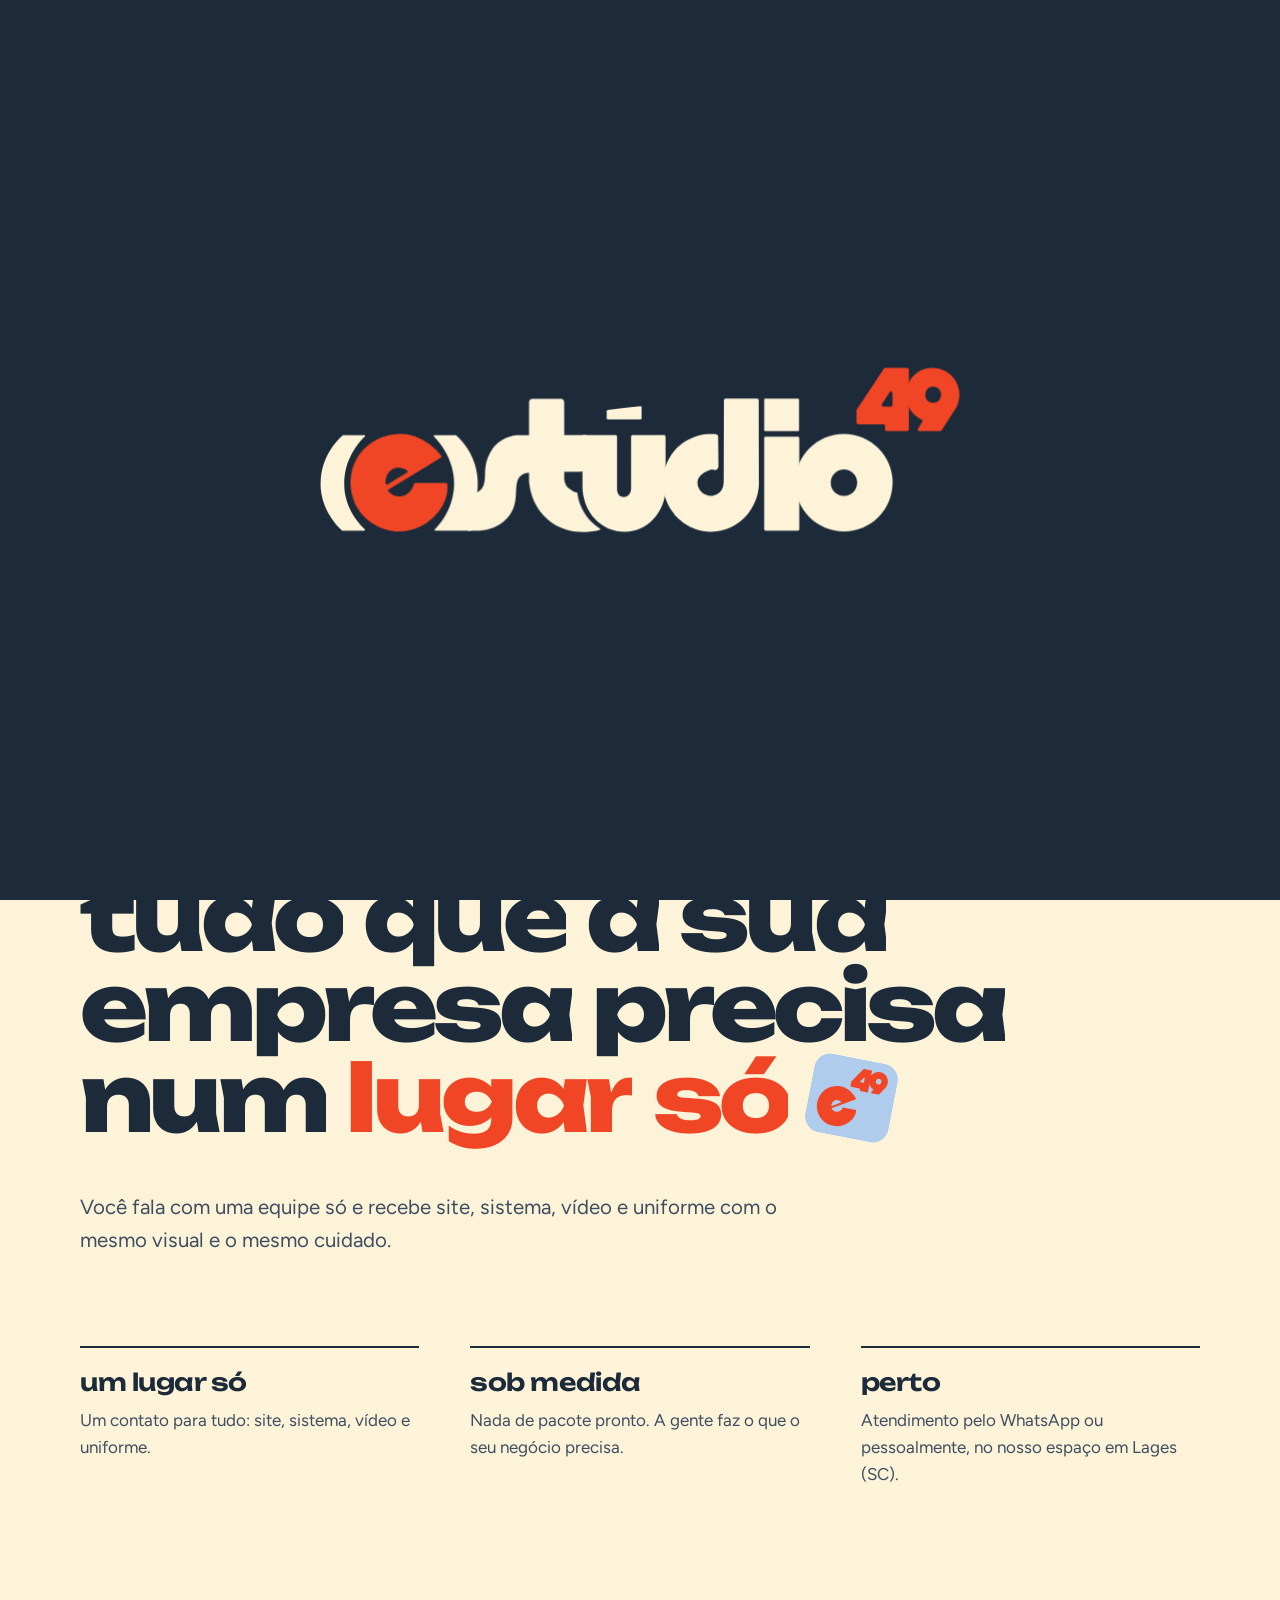
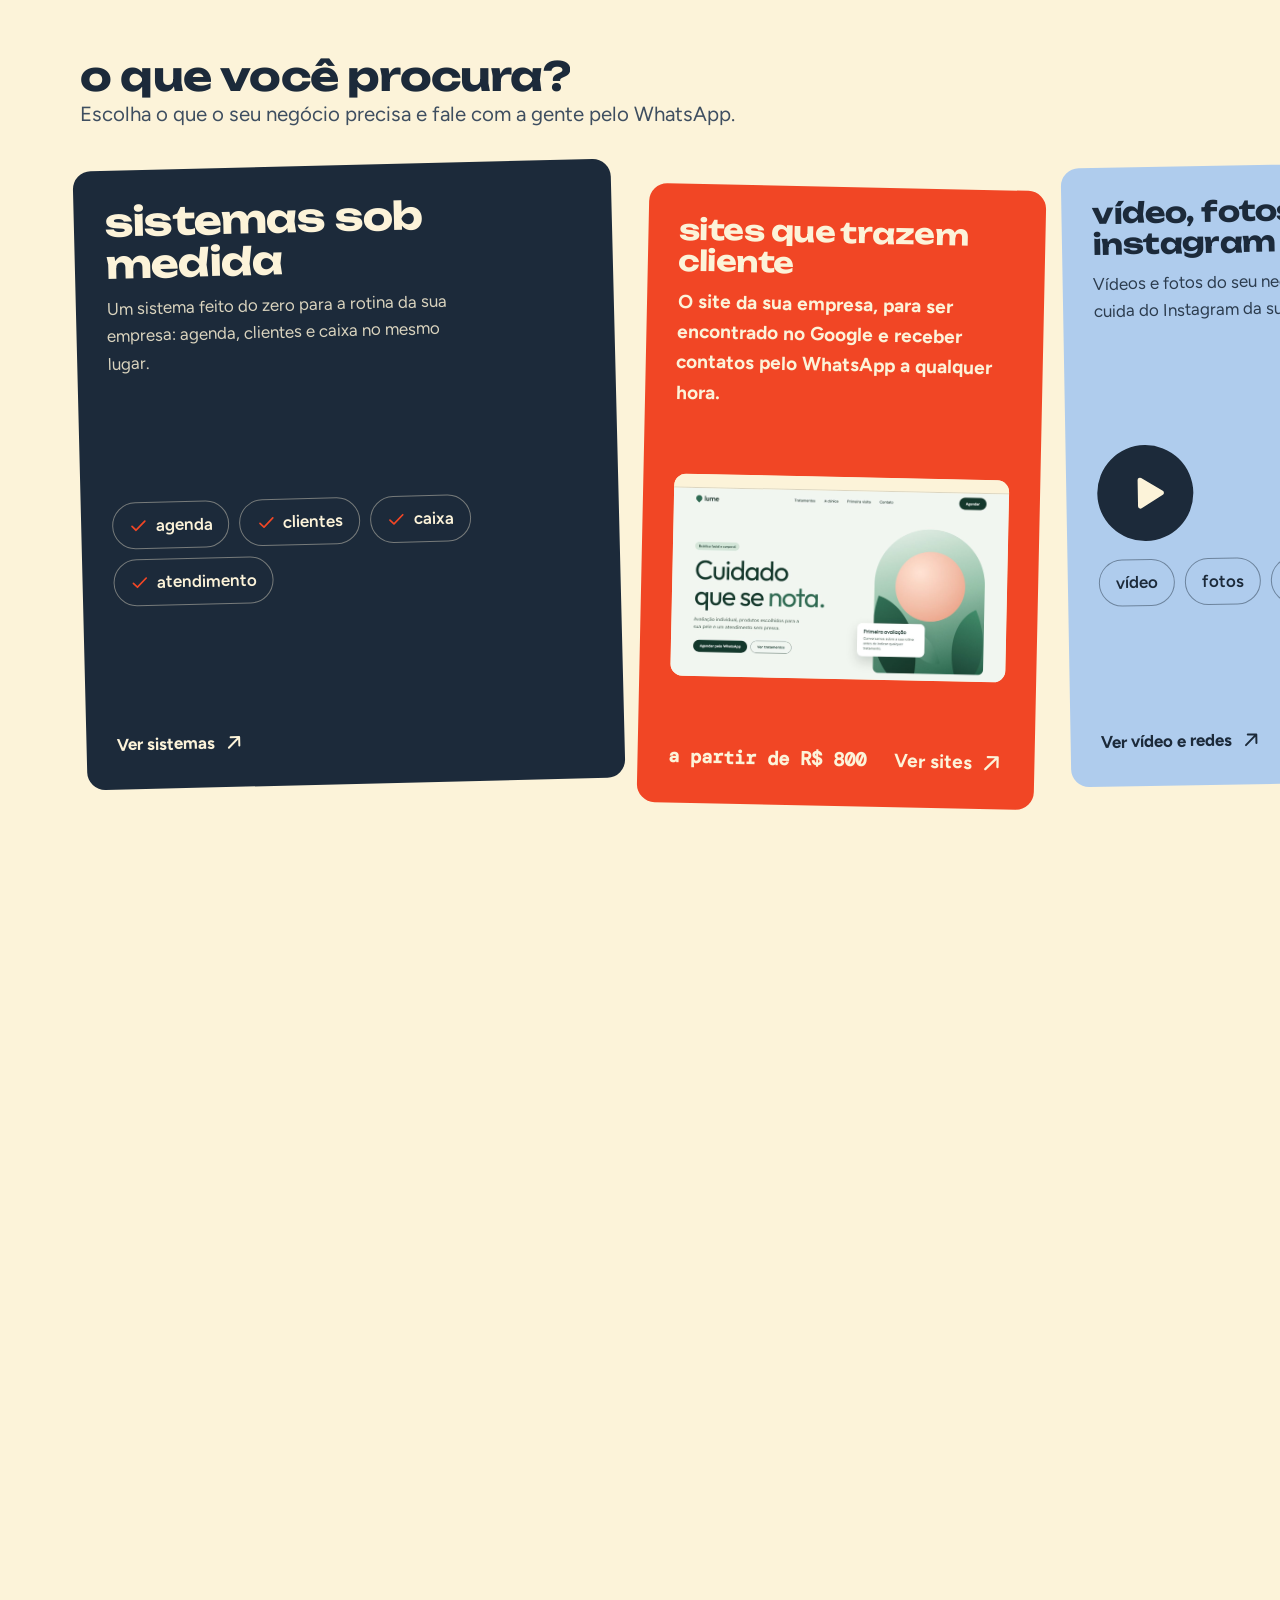
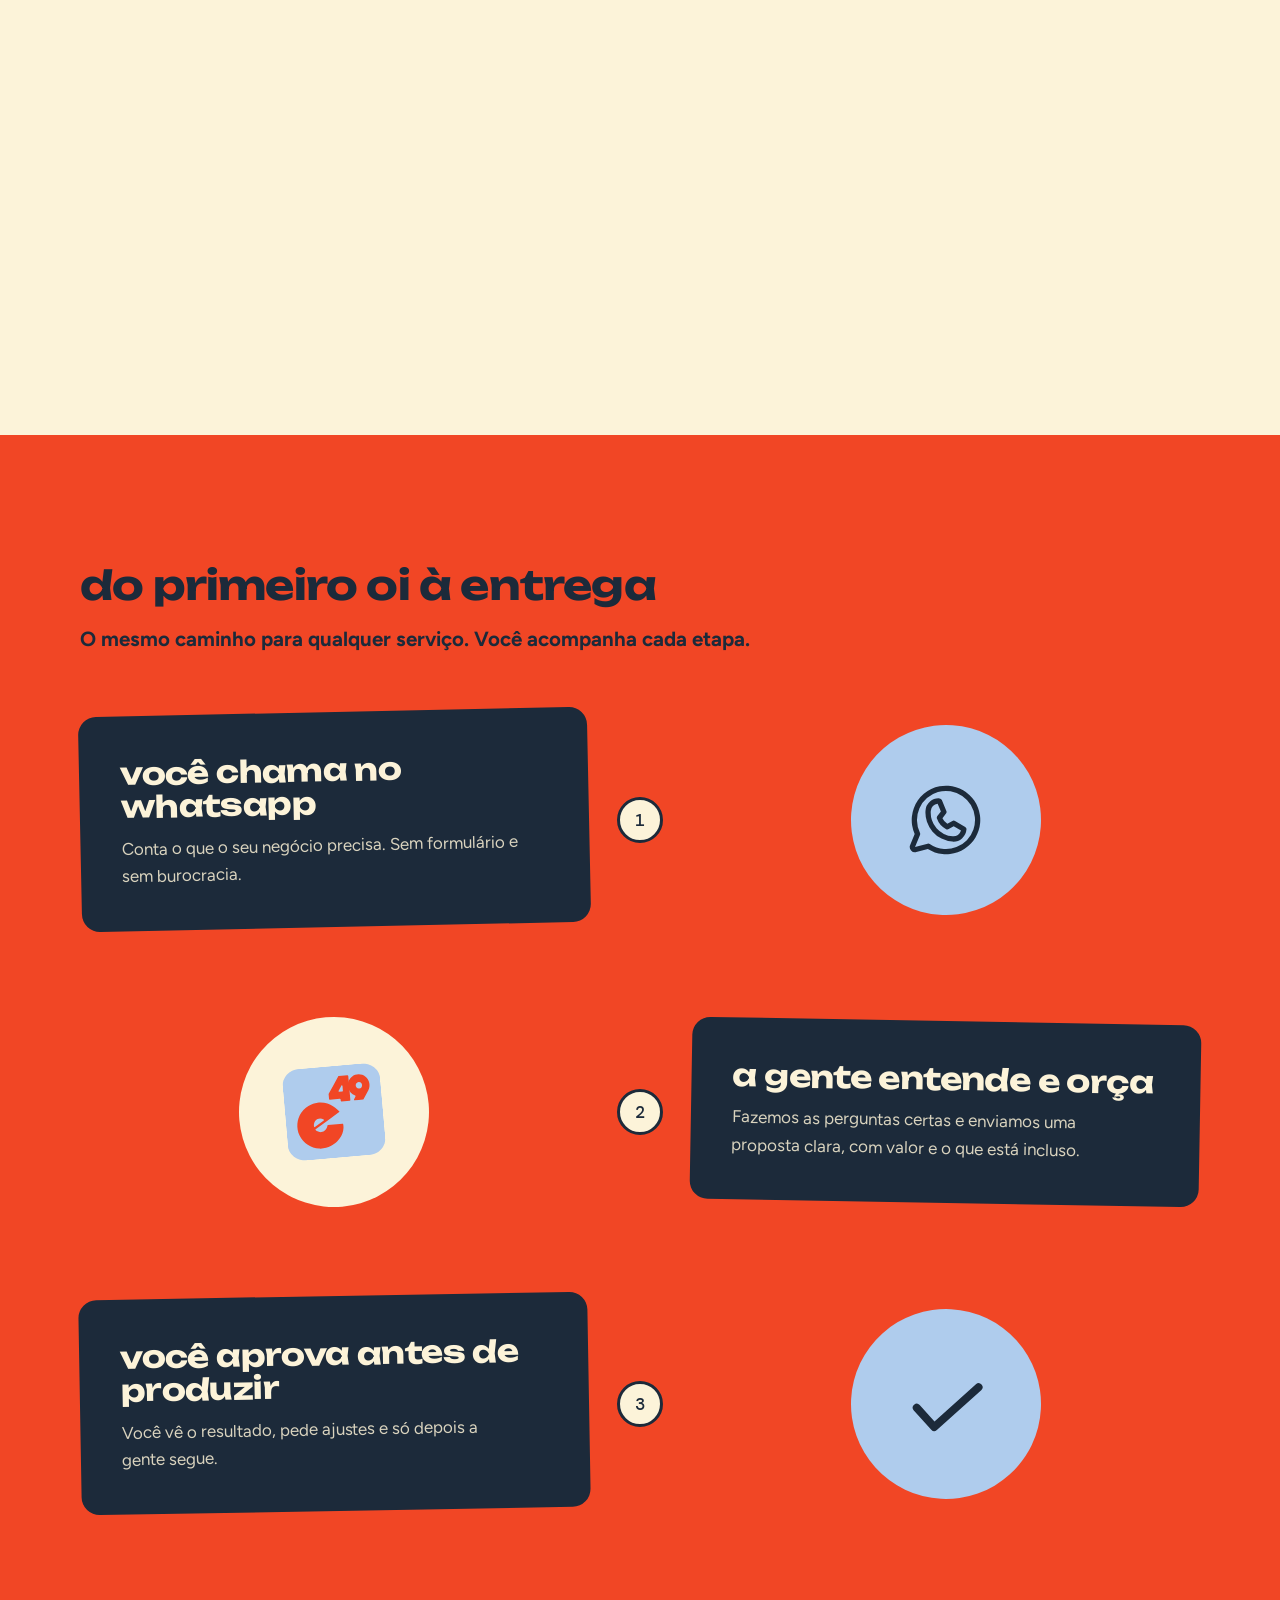
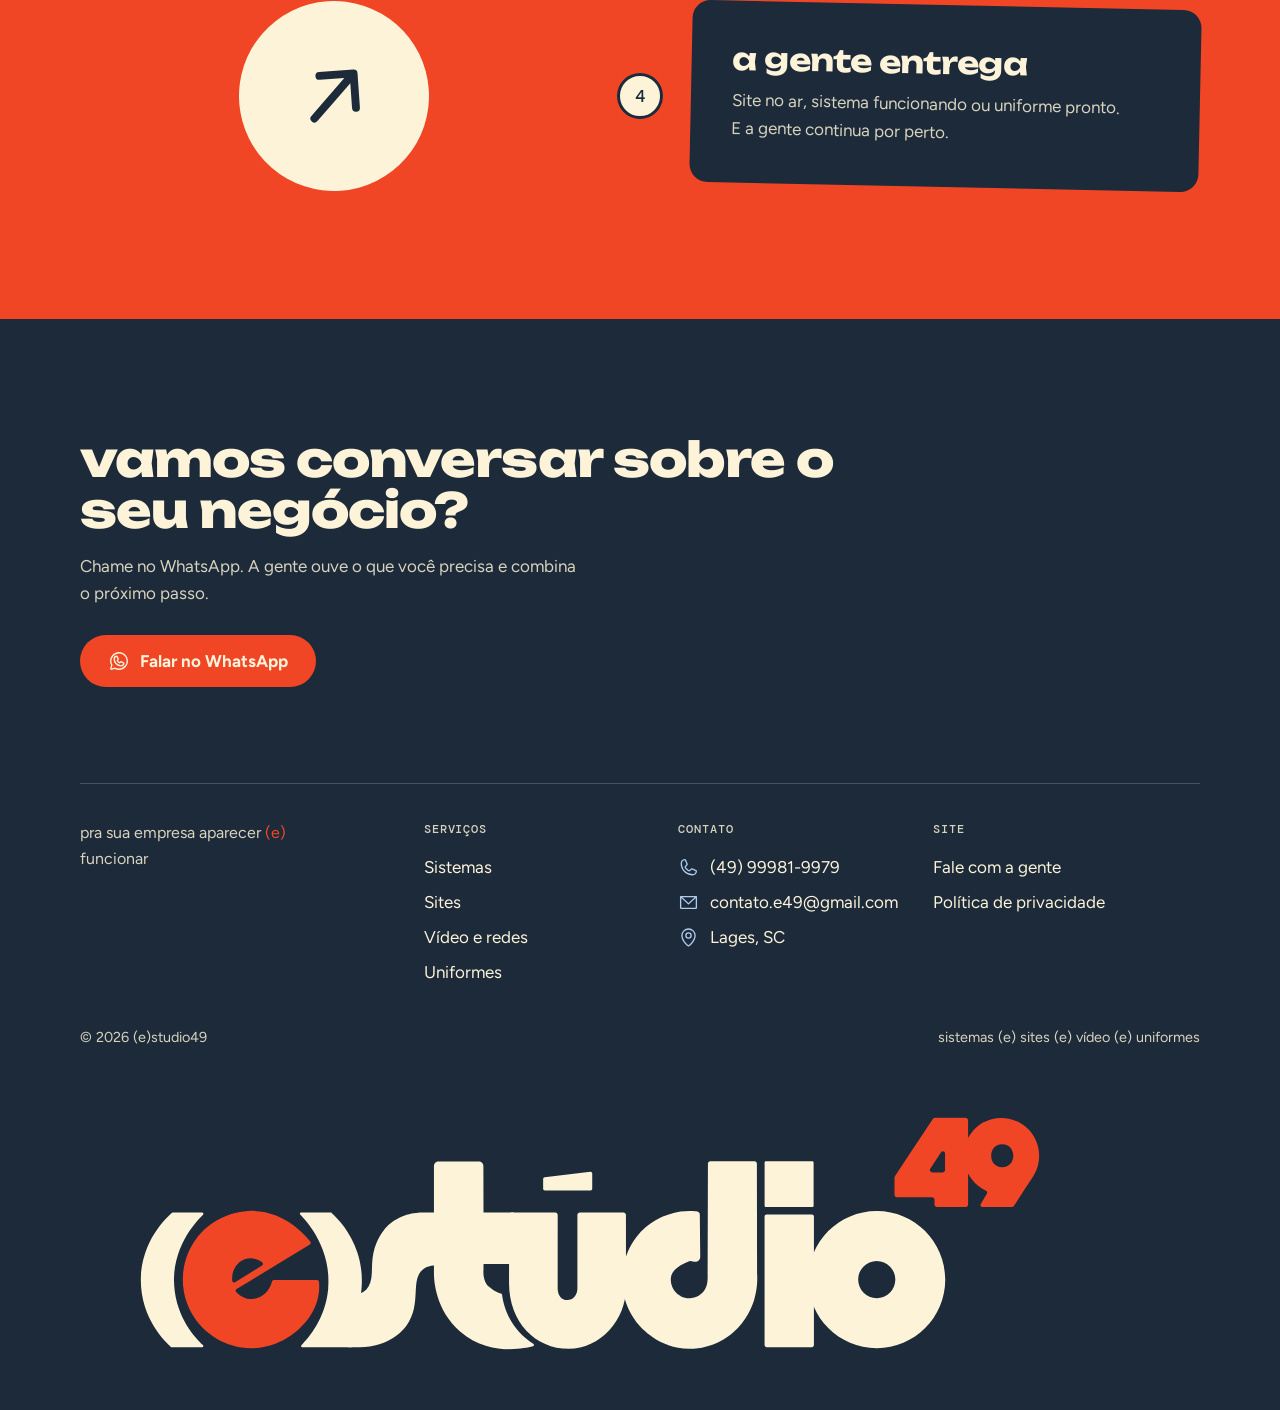
==== index.html @ e28152f5 "Atualiza o site de teste (2026-10-26 15:40)" ====
<!doctype html>
<html lang="pt-BR">
<head>
<meta charset="utf-8">
<meta name="robots" content="noindex, nofollow">
<meta name="viewport" content="width=device-width, initial-scale=1">
<title>(e)studio49 | Sites, sistemas, vídeo e uniformes em Lages (SC)</title>
<meta name="description" content="Estúdio em Lages (SC) que faz sites, sistemas sob medida, vídeo, fotos, Instagram e uniformes para empresas e profissionais. Sites a partir de R$ 800.">
<link rel="canonical" href="https://estudio49.com.br/">
<meta name="e49-home" content="1">
<meta name="theme-color" content="#1C2A3A">
<meta name="color-scheme" content="light">
<meta property="og:type" content="website">
<meta property="og:locale" content="pt_BR">
<meta property="og:site_name" content="(e)studio49">
<meta property="og:title" content="(e)studio49 | Sites, sistemas, vídeo e uniformes em Lages (SC)">
<meta property="og:description" content="Estúdio em Lages (SC) que faz sites, sistemas sob medida, vídeo, fotos, Instagram e uniformes para empresas e profissionais. Sites a partir de R$ 800.">
<meta property="og:url" content="https://estudio49.com.br/">
<meta property="og:image" content="https://estudio49.com.br/assets/og.png">
<meta property="og:image:width" content="1200">
<meta property="og:image:height" content="630">
<meta name="twitter:card" content="summary_large_image">
<link rel="icon" type="image/svg+xml" href="assets/logo/e49-simbolo-etiqueta.svg">
<link rel="icon" type="image/png" href="assets/e49-simbolo-etiqueta.png">
<link rel="apple-touch-icon" href="assets/e49-simbolo-etiqueta.png">
<link rel="preload" href="assets/fonts/unbounded-var.woff2" as="font" type="font/woff2" crossorigin>
<link rel="preload" href="assets/fonts/figtree-var.woff2" as="font" type="font/woff2" crossorigin>
<link rel="stylesheet" href="css/style.css">
<script>(function(){var d=document.documentElement;d.className+=' js';try{if(!matchMedia('(prefers-reduced-motion: reduce)').matches){if(sessionStorage.getItem('e49tr')){d.className+=' tr-cover'}else if(document.querySelector('meta[name=\"e49-home\"]')&&!sessionStorage.getItem('e49intro')){d.className+=' intro-cover'}}}catch(e){}})()</script>
<script type="application/ld+json">
{
  "@context": "https://schema.org",
  "@type": "ProfessionalService",
  "name": "(e)studio49",
  "url": "https://estudio49.com.br/",
  "logo": "https://estudio49.com.br/assets/e49-simbolo-etiqueta.png",
  "description": "Sites, sistemas sob medida, vídeo, fotos, Instagram e uniformes para empresas e profissionais, num lugar só.",
  "telephone": "+55 49 99981-9979",
  "email": "contato.e49@gmail.com",
  "address": { "@type": "PostalAddress", "addressLocality": "Lages", "addressRegion": "SC", "addressCountry": "BR" },
  "areaServed": "BR",
  "slogan": "pra sua empresa aparecer (e) funcionar"
}
</script>

</head>
<body>
<a class="skip" href="#main">Pular para o conteúdo</a>
<header class="header">
  <div class="hbar">
    <a class="logo" href="" aria-label="(e)studio49, página inicial"><img src="assets/logo/e49-horizontal-negativo.svg" alt="(e)studio49" width="124" height="32"></a>
    <nav class="nav" id="menu" aria-label="Principal">
      <ul class="nav-list">
        <li><a href="sistemas/">Sistemas</a></li>
        <li><a href="sites/">Sites</a></li>
        <li><a href="video-e-fotos/">Vídeo e redes</a></li>
        <li><a href="uniformes/">Uniformes</a></li>
        <li><a href="contato/">Contato</a></li>
      </ul>
      <a class="btn btn-main nav-cta" href="https://wa.me/5549999819979?text=Oi!%20Vim%20pelo%20site%20da%20(e)studio49%20e%20quero%20conversar%20sobre%20o%20meu%20neg%C3%B3cio." target="_blank" rel="noopener"><span class="ic ic-whatsapp" aria-hidden="true"></span>Falar no WhatsApp</a>
    </nav>
    <button class="menu-btn" type="button" aria-controls="menu" aria-expanded="false" aria-label="Abrir menu"><span class="ham" aria-hidden="true"><i></i><i></i></span></button>
  </div>
</header>
<div class="trail" aria-hidden="true"><svg xmlns="http://www.w3.org/2000/svg"><path class="t-line" d="M0 0"/></svg></div>
<main id="main">
<section class="hero">
  <div class="slash" aria-hidden="true"></div>
  <div class="wrap">
    <h1><span class="l">pra sua empresa</span> <span class="l">aparecer <span class="par">(e)</span></span> <span class="l">funcionar</span></h1>
    <div class="hero-body">
      <p>Somos um estúdio de Lages (SC). Fazemos sites, sistemas sob medida, vídeo, redes sociais e uniformes para empresas e profissionais, como lojas, clínicas e consultórios.</p>
      <div class="cta-row">
        <a class="btn btn-main" href="https://wa.me/5549999819979?text=Oi!%20Vim%20pelo%20site%20da%20(e)studio49%20e%20quero%20conversar%20sobre%20o%20meu%20neg%C3%B3cio." target="_blank" rel="noopener"><span class="ic ic-whatsapp" aria-hidden="true"></span>Falar no WhatsApp</a>
        <a class="btn btn-ghost" href="#servicos">Escolher uma solução</a>
      </div>
    </div>
    <div class="orbit" data-parallax>
      <div class="o-core"><img src="assets/logo/e49-simbolo-etiqueta.svg" alt="" width="200" height="188"></div>
      <a class="o-pill o-1" href="sistemas/">sistemas</a>
      <a class="o-pill o-2" href="sites/">sites</a>
      <a class="o-pill o-3" href="video-e-fotos/">vídeo e fotos</a>
      <a class="o-pill o-4" href="video-e-fotos/">instagram</a>
      <a class="o-pill o-5" href="uniformes/">uniformes</a>
    </div>  </div>
</section>

<section class="statement">
  <div class="wrap">
    <h2 class="display" aria-label="tudo que a sua empresa precisa num lugar só">
      <span class="row" aria-hidden="true"><span class="wd"><span>tudo</span></span><span class="wd"><span>que</span></span><span class="wd"><span>a</span></span><span class="wd"><span>sua</span></span></span>
      <span class="row" aria-hidden="true"><span class="wd"><span>empresa</span></span><span class="wd"><span>precisa</span></span></span>
      <span class="row" aria-hidden="true"><span class="wd"><span>num</span></span><span class="wd"><span class="hl">lugar</span></span><span class="wd"><span class="hl">só</span></span><span class="stk stk-tile" style="--r:8deg"><img src="assets/logo/e49-simbolo-etiqueta.svg" alt="" width="200" height="188"></span></span>
    </h2>
    <p class="lead sub rv">Você fala com uma equipe só e recebe site, sistema, vídeo e uniforme com o mesmo visual e o mesmo cuidado.</p>
    <ul class="diffs">
      <li class="rv">
        <h3 class="h-2">um lugar só</h3>
        <p>Um contato para tudo: site, sistema, vídeo e uniforme.</p>
      </li>
      <li class="rv" style="--d:80ms">
        <h3 class="h-2">sob medida</h3>
        <p>Nada de pacote pronto. A gente faz o que o seu negócio precisa.</p>
      </li>
      <li class="rv" style="--d:160ms">
        <h3 class="h-2">perto</h3>
        <p>Atendimento pelo WhatsApp ou pessoalmente, no nosso espaço em Lages (SC).</p>
      </li>
    </ul>
  </div>
</section>

<section class="hs" id="servicos" aria-labelledby="hs-h">
  <div class="hs-sticky">
    <div class="wrap hs-head">
      <h2 class="h-1 split-h" id="hs-h">o que você procura?</h2>
      <p class="lead">Escolha o que o seu negócio precisa e fale com a gente pelo WhatsApp.</p>
    </div>
    <div class="hs-track">
      <a class="hs-card hs-1" href="sistemas/">
        <div>
          <h3>sistemas sob medida</h3>
          <p>Um sistema feito do zero para a rotina da sua empresa: agenda, clientes e caixa no mesmo lugar.</p>
        </div>
        <div class="art"><ul class="art-pills"><li><span class="ic ic-check" aria-hidden="true"></span>agenda</li><li><span class="ic ic-check" aria-hidden="true"></span>clientes</li><li><span class="ic ic-check" aria-hidden="true"></span>caixa</li><li><span class="ic ic-check" aria-hidden="true"></span>atendimento</li></ul></div>
        <div class="foot"><span class="go">Ver sistemas <span class="ic ic-arrow" aria-hidden="true"></span></span></div>
      </a>
      <a class="hs-card hs-2" href="sites/">
        <div>
          <h3>sites que trazem cliente</h3>
          <p>O site da sua empresa, para ser encontrado no Google e receber contatos pelo WhatsApp a qualquer hora.</p>
        </div>
        <div class="art"><div class="art-browser"><img src="assets/demo/lume-d.jpg" alt="Exemplo de site para clínica de estética" width="1440" height="810" loading="lazy" decoding="async"></div></div>
        <div class="foot"><span class="price">a partir de R$ 800</span><span class="go">Ver sites <span class="ic ic-arrow" aria-hidden="true"></span></span></div>
      </a>
      <a class="hs-card hs-3" href="video-e-fotos/">
        <div>
          <h3>vídeo, fotos e instagram</h3>
          <p>Vídeos e fotos do seu negócio, e a gente cuida do Instagram da sua empresa.</p>
        </div>
        <div class="art"><div class="art-media"><span class="art-play" aria-hidden="true"><span class="ic ic-play"></span></span><ul class="art-pills"><li>vídeo</li><li>fotos</li><li><span class="ic ic-instagram" aria-hidden="true"></span>instagram</li></ul></div></div>
        <div class="foot"><span class="go">Ver vídeo e redes <span class="ic ic-arrow" aria-hidden="true"></span></span></div>
      </a>
      <a class="hs-card hs-4" href="uniformes/">
        <div>
          <h3>uniforme com a sua marca</h3>
          <p>Camisetas, polos e moletons com a sua marca, a partir de 7 peças. O valor sai na hora.</p>
        </div>
        <div class="art art-tee"><div class="pv-stage" data-g="camiseta" aria-hidden="true"><img class="pv-g pv-camiseta" src="assets/uniformes/camiseta.webp" width="1080" height="1350" alt="" decoding="async"></div></div>
        <div class="foot"><span class="go">Calcular o valor <span class="ic ic-arrow" aria-hidden="true"></span></span></div>
      </a>
    </div>
  </div>
</section>

<section class="how sec" id="como-funciona">
  <div class="wrap">
    <div class="sec-head">
      <h2 class="h-1 split-h">do primeiro oi à entrega</h2>
      <p class="lead rv">O mesmo caminho para qualquer serviço. Você acompanha cada etapa.</p>
    </div>
    <div class="flow">
      <div class="flow-line" aria-hidden="true"></div>
      <ol>
        <li class="step">
          <div class="step-card rv" style="--rot:-1.2deg"><h3>você chama no WhatsApp</h3><p>Conta o que o seu negócio precisa. Sem formulário e sem burocracia.</p></div>
          <div class="step-sticker rise" style="--rot:4deg;--sbg:var(--e49-geada)" aria-hidden="true"><span class="ic ic-whatsapp"></span></div>
        </li>
        <li class="step">
          <div class="step-card rv" style="--rot:1deg"><h3>a gente entende e orça</h3><p>Fazemos as perguntas certas e enviamos uma proposta clara, com valor e o que está incluso.</p></div>
          <div class="step-sticker rise" style="--rot:-5deg;--sbg:var(--e49-nata)" aria-hidden="true"><img src="assets/logo/e49-simbolo-etiqueta.svg" alt="" width="200" height="188"></div>
        </li>
        <li class="step">
          <div class="step-card rv" style="--rot:-1deg"><h3>você aprova antes de produzir</h3><p>Você vê o resultado, pede ajustes e só depois a gente segue.</p></div>
          <div class="step-sticker rise" style="--rot:3deg;--sbg:var(--e49-geada)" aria-hidden="true"><span class="ic ic-check"></span></div>
        </li>
        <li class="step">
          <div class="step-card rv" style="--rot:1.2deg"><h3>a gente entrega</h3><p>Site no ar, sistema funcionando ou uniforme pronto. E a gente continua por perto.</p></div>
          <div class="step-sticker rise" style="--rot:-4deg;--sbg:var(--e49-nata)" aria-hidden="true"><span class="ic ic-arrow"></span></div>
        </li>
      </ol>
    </div>
  </div>
</section>
</main>
<footer class="footer band">
  <div class="wrap">
    <div class="foot-cta">
      <h2>vamos conversar sobre o seu negócio?</h2>
      <p>Chame no WhatsApp. A gente ouve o que você precisa e combina o próximo passo.</p>
      <a class="btn btn-main" href="https://wa.me/5549999819979?text=Oi!%20Vim%20pelo%20site%20da%20(e)studio49%20e%20quero%20conversar%20sobre%20o%20meu%20neg%C3%B3cio." target="_blank" rel="noopener"><span class="ic ic-whatsapp" aria-hidden="true"></span>Falar no WhatsApp</a>
    </div>
    <div class="foot-grid">
      <div>
        <p class="sig">pra sua empresa aparecer <span class="par">(e)</span> funcionar</p>
      </div>
      <div>
        <h3>serviços</h3>
        <ul>
          <li><a href="sistemas/">Sistemas</a></li>
          <li><a href="sites/">Sites</a></li>
          <li><a href="video-e-fotos/">Vídeo e redes</a></li>
          <li><a href="uniformes/">Uniformes</a></li>
        </ul>
      </div>
      <div>
        <h3>contato</h3>
        <ul class="foot-ct">
          <li><span class="ic ic-phone" aria-hidden="true"></span><a href="https://wa.me/5549999819979?text=Oi!%20Vim%20pelo%20site%20da%20(e)studio49%20e%20quero%20conversar%20sobre%20o%20meu%20neg%C3%B3cio." target="_blank" rel="noopener">(49) 99981-9979</a></li>
          <li><span class="ic ic-mail" aria-hidden="true"></span><a href="mailto:contato.e49@gmail.com">contato.e49@gmail.com</a></li>
          <li><span class="ic ic-pin" aria-hidden="true"></span><span>Lages, SC</span></li>
        </ul>
      </div>
      <div>
        <h3>site</h3>
        <ul>
          <li><a href="contato/">Fale com a gente</a></li>
          <li><a href="privacidade/">Política de privacidade</a></li>
        </ul>
      </div>
    </div>
    <div class="foot-end">
      <span>&copy; 2026 (e)studio49</span>
      <span>sistemas (e) sites (e) vídeo (e) uniformes</span>
    </div>
  </div>
  <div class="foot-logo" aria-hidden="true"><div class="crop"><img src="assets/logo/e49-horizontal-negativo.svg" alt="" width="1480" height="382"></div></div>
</footer>
<a class="btn btn-main fab" href="https://wa.me/5549999819979?text=Oi!%20Vim%20pelo%20site%20da%20(e)studio49%20e%20quero%20conversar%20sobre%20o%20meu%20neg%C3%B3cio." target="_blank" rel="noopener" aria-label="Falar no WhatsApp"><span class="ic ic-whatsapp" aria-hidden="true"></span>WhatsApp</a>
<script src="js/edits.js"></script>
<script src="js/fx.js" defer></script>
<script src="js/main.js" defer></script>
</body>
</html>
---- css/style.css ----
/* (e)studio49 - site institucional. Fonte da verdade: context/brandbook-e49.md.
   Formas: botões e tags em pílula; cartões, campos e painéis com raio 18px. Uma regra só, em todo o site. */

@font-face { font-family: "Unbounded"; font-style: normal; font-weight: 600 800; font-display: swap; src: url("../assets/fonts/unbounded-var.woff2") format("woff2"); }
@font-face { font-family: "Figtree"; font-style: normal; font-weight: 400 700; font-display: swap; src: url("../assets/fonts/figtree-var.woff2") format("woff2"); }
@font-face { font-family: "DM Mono"; font-style: normal; font-weight: 400; font-display: swap; src: url("../assets/fonts/dmmono-400.woff2") format("woff2"); }
@font-face { font-family: "DM Mono"; font-style: normal; font-weight: 500; font-display: swap; src: url("../assets/fonts/dmmono-500.woff2") format("woff2"); }

:root {
  --e49-nata: #FCF3D9;
  --e49-brasa: #F14625;
  --e49-brasa-escura: #C93A1B;
  --e49-serra: #1C2A3A;
  --e49-serra-profunda: #151E2A;
  --e49-geada: #AFCCED;
  --e49-geada-clara: #E8F0FA;
  --e49-titulo: "Unbounded", "Arial Black", sans-serif;
  --e49-texto: "Figtree", "Segoe UI", sans-serif;
  --e49-apoio: "DM Mono", ui-monospace, monospace;
  --e49-raio: 18px;
  --e49-raio-pill: 999px;

  --bg: var(--e49-nata);
  --fg: var(--e49-serra);
  --muted: #3E4E60;
  --line: rgba(28, 42, 58, .18);
  --surface: var(--e49-geada-clara);
  --link: var(--e49-brasa-escura);
  --on-band-muted: #D9D3BE;

  --header-h: 76px;
  --maxw: 1200px;
  --gutter: clamp(16px, 4vw, 40px);
  --ease: cubic-bezier(.16, 1, .3, 1);
  --spring: cubic-bezier(.34, 1.56, .64, 1);
}

*, *::before, *::after { box-sizing: border-box; }
html { -webkit-text-size-adjust: 100%; scroll-behavior: smooth; scroll-padding-top: calc(var(--header-h) + 16px); color-scheme: light; }
html.menu-open { overflow: hidden; }
body { margin: 0; background: var(--bg); color: var(--fg); font-family: var(--e49-texto); font-size: 1.0625rem; line-height: 1.6; -webkit-font-smoothing: antialiased; text-rendering: optimizeLegibility; overflow-x: clip; }
img, svg { display: block; max-width: 100%; }
a { color: inherit; }
p { margin: 0 0 1em; }
h1, h2, h3 { margin: 0; font-family: var(--e49-titulo); text-transform: lowercase; letter-spacing: -.02em; }
ul { margin: 0; padding: 0; list-style: none; }
:focus-visible { outline: 3px solid var(--fg); outline-offset: 3px; border-radius: 6px; }
.band :focus-visible, .header :focus-visible { outline-color: var(--e49-nata); }
.skip { position: absolute; left: -999px; top: 8px; z-index: 80; background: var(--e49-nata); color: var(--e49-serra); padding: 10px 16px; border-radius: var(--e49-raio-pill); }
.skip:focus { left: 8px; }
.wrap { width: 100%; max-width: var(--maxw); margin-inline: auto; padding-inline: var(--gutter); }
.sr { position: absolute; width: 1px; height: 1px; overflow: hidden; clip: rect(0 0 0 0); white-space: nowrap; }

/* ícones (Phosphor) colorizados por currentColor */
.ic { display: inline-block; width: 1.25em; height: 1.25em; background: currentColor; -webkit-mask: var(--i) center / contain no-repeat; mask: var(--i) center / contain no-repeat; flex: none; }
.ic-whatsapp { --i: url("../assets/icons/whatsapp.svg"); }
.ic-arrow { --i: url("../assets/icons/arrow.svg"); }
.ic-check { --i: url("../assets/icons/check.svg"); }
.ic-plus { --i: url("../assets/icons/plus.svg"); }
.ic-minus { --i: url("../assets/icons/minus.svg"); }
.ic-mail { --i: url("../assets/icons/mail.svg"); }
.ic-pin { --i: url("../assets/icons/pin.svg"); }
.ic-phone { --i: url("../assets/icons/phone.svg"); }
.ic-play { --i: url("../assets/icons/play.svg"); }
.ic-instagram { --i: url("../assets/icons/instagram.svg"); }

/* botões: etiqueta em pílula, com o texto girando no hover */
.btn { display: inline-flex; align-items: center; justify-content: center; gap: .6em; white-space: nowrap; min-height: 52px; padding: 0 26px; border-radius: var(--e49-raio-pill); border: 2px solid transparent; font-family: var(--e49-texto); font-weight: 700; font-size: 1.0625rem; text-decoration: none; cursor: pointer; transition: transform .3s var(--ease), background-color .25s, color .25s, border-color .25s; }
.btn:active { transform: translateY(1px) scale(.97); }
.btn .ic { width: 1.3em; height: 1.3em; }
.btn .bt { position: relative; display: inline-block; overflow: hidden; height: 1.3em; line-height: 1.3; }
.btn .bt > span { display: block; transition: transform .5s var(--ease); }
.btn .bt > span + span { position: absolute; left: 0; top: 100%; }
.btn:hover .bt > span { transform: translateY(-100%); }
.btn-main { background: var(--e49-brasa); color: var(--e49-nata); }
.btn-main:hover { background: var(--e49-brasa-escura); }
.btn-ghost { border-color: currentColor; background: transparent; color: inherit; }
.btn-ghost:hover { background: var(--fg); color: var(--bg); border-color: var(--fg); }
.band .btn-ghost:hover { background: var(--e49-nata); color: var(--e49-serra); border-color: var(--e49-nata); }

.tag { display: inline-block; font-family: var(--e49-apoio); font-weight: 500; font-size: .75rem; letter-spacing: .08em; text-transform: uppercase; padding: 6px 12px; border-radius: var(--e49-raio-pill); border: 1px solid currentColor; }
.par { color: var(--e49-brasa); font-style: normal; }
.hl { color: var(--e49-brasa); }
.page-hero .hl { color: var(--e49-brasa-escura); }

/* menu flutuante em Serra */
.header { position: fixed; top: 12px; left: 12px; right: 12px; z-index: 60; transition: transform .55s var(--ease); }
.header.is-hidden { transform: translateY(calc(-100% - 90px)); }
html.menu-open .header { transform: none; }
.hbar { position: relative; max-width: 1240px; margin-inline: auto; height: 64px; display: grid; grid-template-columns: auto 1fr auto; align-items: center; gap: 16px; padding: 0 10px 0 22px; background: var(--e49-serra); color: var(--e49-nata); border-radius: var(--e49-raio); }
.logo { display: block; flex: none; position: relative; z-index: 3; }
.logo img { height: 32px; width: auto; }
.nav { display: contents; }
.nav-list { display: flex; justify-content: center; gap: 2px; }
.nav-list a { display: block; text-decoration: none; font-weight: 600; font-size: .98rem; padding: 9px 15px; border-radius: var(--e49-raio-pill); white-space: nowrap; transition: background-color .25s, color .25s; }
.nav-list a:hover { background: rgba(252, 243, 217, .12); }
.nav-list a[aria-current="page"] { background: var(--e49-geada); color: var(--e49-serra); }
.nav-cta { min-height: 44px; padding: 0 22px; font-size: .98rem; }
.menu-btn { display: none; position: relative; z-index: 3; width: 52px; height: 52px; border: 0; background: none; color: inherit; border-radius: var(--e49-raio-pill); cursor: pointer; align-items: center; justify-content: center; }
.ham { display: grid; gap: 8px; width: 32px; }
.ham i { display: block; height: 2px; background: currentColor; transition: transform .45s var(--ease); }
html.menu-open .ham i:first-child { transform: translateY(5px) rotate(45deg); }
html.menu-open .ham i:last-child { transform: translateY(-5px) rotate(-45deg); }

@media (max-width: 1099px) {
  .hbar { grid-template-columns: 1fr auto; }
  .menu-btn { display: inline-flex; }
  .nav { display: flex; position: fixed; inset: 0; z-index: 2; flex-direction: column; justify-content: center; gap: 28px; padding: 96px var(--gutter) 40px; background: var(--e49-serra); clip-path: inset(0 0 100% 0); visibility: hidden; transition: clip-path .7s var(--ease), visibility 0s .7s; }
  html.menu-open .nav { clip-path: inset(0); visibility: visible; transition-delay: 0s; }
  .nav-list { flex-direction: column; gap: 6px; justify-content: flex-start; }
  .nav-list a { font-family: var(--e49-titulo); text-transform: lowercase; font-weight: 700; font-size: clamp(1.8rem, 8vw, 2.6rem); letter-spacing: -.03em; padding: 6px 0; border-radius: 0; opacity: 0; transform: translateY(24px); transition: opacity .5s, transform .6s var(--ease), color .25s; }
  .nav-list a:hover { background: none; color: var(--e49-brasa); }
  .nav-list a[aria-current="page"] { background: none; color: var(--e49-geada); }
  html.menu-open .nav-list a { opacity: 1; transform: none; }
  html.menu-open .nav-list li:nth-child(1) a { transition-delay: .15s; }
  html.menu-open .nav-list li:nth-child(2) a { transition-delay: .2s; }
  html.menu-open .nav-list li:nth-child(3) a { transition-delay: .25s; }
  html.menu-open .nav-list li:nth-child(4) a { transition-delay: .3s; }
  html.menu-open .nav-list li:nth-child(5) a { transition-delay: .35s; }
  .nav-cta { align-self: flex-start; min-height: 52px; padding: 0 26px; font-size: 1.0625rem; }
}

/* botão fixo de WhatsApp */
.fab { position: fixed; right: clamp(14px, 3vw, 28px); bottom: clamp(14px, 3vw, 28px); z-index: 40; transition: opacity .3s, translate .4s var(--ease), transform .3s var(--ease), background-color .25s; }
.fab.is-off { opacity: 0; translate: 0 24px; pointer-events: none; }

/* seções */
.band { background: var(--e49-serra); color: var(--e49-nata); }
.sec { padding-block: clamp(72px, 10vw, 140px); }
.sec-tight { padding-block: clamp(56px, 7vw, 96px); }
.lead { font-size: clamp(1.125rem, 1.6vw, 1.3125rem); max-width: 56ch; color: var(--muted); }
.h-1 { font-size: clamp(1.75rem, 3.4vw, 2.5rem); line-height: 1.1; font-weight: 700; }
.h-2 { font-size: clamp(1.25rem, 2vw, 1.5rem); line-height: 1.2; font-weight: 600; }
.sec-head { max-width: 760px; margin-bottom: clamp(32px, 5vw, 56px); }
.sec-head p { margin: 16px 0 0; }

/* hero */
.hero { position: relative; overflow: hidden; padding: calc(var(--header-h) + clamp(28px, 5vw, 64px)) 0 clamp(40px, 5vw, 72px); }
.hero .wrap { position: relative; display: grid; grid-template-columns: repeat(12, 1fr); column-gap: 24px; row-gap: 28px; align-items: center; }
.hero h1 { grid-column: 1 / span 6; grid-row: 1; align-self: end; font-size: clamp(2.1rem, 3.5vw, 3.05rem); line-height: 1.04; font-weight: 800; }
.hero h1 .l { display: block; }
.hero-body { grid-column: 1 / span 6; grid-row: 2; align-self: start; }
.hero-body p { font-size: clamp(1.125rem, 1.5vw, 1.25rem); color: var(--muted); max-width: 40ch; margin-bottom: 28px; }
.cta-row { display: flex; flex-wrap: wrap; gap: 12px; }
.hero .stage { grid-column: 7 / span 6; grid-row: 1 / span 2; margin-right: 0; padding-bottom: 6%; }
/* hero: o estúdio no centro e as soluções em volta */
.orbit { position: relative; width: min(100%, 540px); aspect-ratio: 1; margin-inline: auto; --px: 0; --py: 0; }
.orbit::before, .orbit::after { content: ""; position: absolute; border-radius: 50%; border: 2px solid var(--fg); }
.orbit::before { inset: 6%; opacity: .12; }
.orbit::after { inset: 22%; opacity: .22; border-style: dashed; animation: spin 80s linear infinite; }
@keyframes spin { to { transform: rotate(360deg); } }
.o-core { position: absolute; left: 50%; top: 50%; width: 34%; rotate: -6deg; translate: calc(-50% + var(--px) * -10px) calc(-50% + var(--py) * -8px); transition: translate .6s var(--ease); z-index: 1; }
.o-core img { width: 100%; height: auto; border-radius: 22%; }
.o-pill { position: absolute; z-index: 2; display: inline-flex; align-items: center; padding: .62em 1.3em; border-radius: var(--e49-raio-pill); font-family: var(--e49-titulo); font-weight: 700; font-size: clamp(.95rem, 1.45vw, 1.2rem); letter-spacing: -.02em; text-transform: lowercase; text-decoration: none; white-space: nowrap; rotate: var(--rot, 0deg); translate: calc(var(--px) * var(--mx, 12) * 1px) calc(var(--py) * var(--my, 10) * 1px); transition: translate .6s var(--ease), scale .35s var(--ease), background-color .25s, color .25s; animation: float var(--dur, 7s) ease-in-out infinite alternate; }
.o-pill:hover { scale: 1.07; }
@keyframes float { from { transform: translateY(-6px); } to { transform: translateY(9px); } }
.o-1 { left: 1%; top: 20%; background: var(--e49-serra); color: var(--e49-nata); --rot: -7deg; --dur: 7s; --mx: -14; font-size: clamp(1.1rem, 1.9vw, 1.5rem); }
.o-2 { right: 0; top: 12%; background: var(--e49-brasa-escura); color: var(--e49-nata); --rot: 6deg; --dur: 8s; --my: 16; }
.o-3 { left: -2%; top: 62%; background: var(--e49-geada); color: var(--e49-serra); --rot: 5deg; --dur: 6.5s; --mx: -18; }
.o-4 { right: 3%; top: 57%; background: var(--e49-nata); color: var(--e49-serra); border: 2px solid var(--e49-serra); --rot: -5deg; --dur: 7.5s; --my: -14; }
.o-5 { left: 31%; top: 85%; background: var(--e49-geada-clara); color: var(--e49-serra); border: 2px solid var(--e49-serra); --rot: 3deg; --dur: 9s; }
.hero .orbit { grid-column: 7 / span 6; grid-row: 1 / span 2; }
@media (max-width: 899px) { .hero .orbit { grid-column: 1; grid-row: auto; margin: 28px auto 8px; } }
@media (prefers-reduced-motion: reduce) { .orbit::after, .o-pill { animation: none; } }
.slash { position: absolute; z-index: 0; background: var(--e49-brasa); clip-path: polygon(30% 0, 100% 0, 70% 100%, 0 100%); pointer-events: none; }
.hero .slash { right: 3%; top: 0; width: 20%; height: 100%; }
.hero .wrap > * { position: relative; z-index: 1; }
@media (max-width: 899px) {
  .hero .wrap { grid-template-columns: 1fr; }
  .hero h1, .hero-body, .hero .stage { grid-column: 1; grid-row: auto; }
  .hero .stage { margin: 28px 0 9%; }
  .hero .slash { width: 34%; right: -4%; top: 0; bottom: auto; height: 100%; }
  /* no celular o site abre direto no banner: ícone animado e as soluções (o título fica só para leitores de tela) */
  .hero h1 { position: absolute; width: 1px; height: 1px; margin: 0; overflow: hidden; clip: rect(0 0 0 0); white-space: nowrap; }
  .hero-body { display: none; }
  .hero .orbit { margin: 6px auto 0; }
}

/* aparelhos: molduras em CSS, telas em JPEG */
.stage { position: relative; width: 100%; max-width: 760px; margin-inline: auto; --px: 0; --py: 0; }
.mac { position: relative; transition: transform .6s var(--ease); transform: translate3d(calc(var(--px) * -9px), calc(var(--py) * -7px), 0); }
.mac-lid { position: relative; background: #0b0c0f; border-radius: 2.4% 2.4% .5% .5% / 3.8% 3.8% .9% .9%; padding: 1.8% 1.8% 2.2%; }
.mac-lid::before { content: ""; position: absolute; top: .85%; left: 50%; width: 1%; aspect-ratio: 1; transform: translateX(-50%); border-radius: 50%; background: #1b1d23; }
.mac-screen { position: relative; aspect-ratio: 16 / 10; overflow: hidden; border-radius: .6% / 1%; background: #fff; }
.mac-base { position: relative; width: 112%; margin-left: -6%; aspect-ratio: 112 / 3.2; background: linear-gradient(180deg, #f1f2f5 0%, #cfd2d8 40%, #9da1aa 100%); border-radius: 0 0 4% 4% / 0 0 100% 100%; }
.mac-base::before { content: ""; position: absolute; left: 50%; top: 0; width: 16%; height: 42%; transform: translateX(-50%); background: linear-gradient(180deg, #aeb2ba, #c8cbd2); border-radius: 0 0 999px 999px / 0 0 100% 100%; }
.phone-wrap { position: absolute; right: 0; bottom: -3%; width: 24%; transition: transform .6s var(--ease); transform: translate3d(calc(var(--px) * 15px), calc(var(--py) * 11px), 0); }
.phone { position: relative; aspect-ratio: 9 / 19; background: #0b0c0f; border-radius: 15% / 7%; padding: 3.4%; }
.phone-screen { position: relative; width: 100%; height: 100%; overflow: hidden; border-radius: 12% / 5.5%; background: #fff; }
.phone-screen::before { content: ""; position: absolute; z-index: 2; top: 2.2%; left: 50%; width: 30%; height: 3%; transform: translateX(-50%); border-radius: 99px; background: #0b0c0f; }
.screen { position: absolute; inset: 0; opacity: 0; transition: opacity .7s ease; }
.screen.on { opacity: 1; }
.shot { display: block; width: 100%; height: auto; will-change: transform; }
.phone .shot { --shift: .61; }
.screen.on .shot { animation: browse 26s ease-in-out infinite alternate; }
.phone .screen.on .shot { animation-duration: 30s; animation-delay: -6s; }
.is-paused .shot { animation-play-state: paused !important; }
@keyframes browse { 0%, 10% { transform: translateY(0); } 90%, 100% { transform: translateY(calc(var(--shift) * -100%)); } }
.shot-static { display: block; width: 100%; height: auto; transform: translateY(calc(var(--off, 0) * -1%)); }
.chip { position: absolute; z-index: 3; padding: 9px 16px; border-radius: var(--e49-raio-pill); background: var(--e49-geada); color: var(--e49-serra); font-weight: 700; font-size: .92rem; white-space: nowrap; transition: transform .6s var(--ease); }
.chip.c1 { left: 3%; top: -5%; transform: translate3d(calc(var(--px) * 20px), calc(var(--py) * 14px), 0); }
.chip.c2 { left: 6%; bottom: 8%; transform: translate3d(calc(var(--px) * 26px), calc(var(--py) * 18px), 0); }
.chip.c3 { right: 24%; top: -5%; background: var(--e49-serra); color: var(--e49-nata); transform: translate3d(calc(var(--px) * 14px), calc(var(--py) * 20px), 0); }
@media (max-width: 899px) {
  .chip { font-size: .8rem; padding: 7px 12px; }
  .chip.c3 { display: none; }
  .phone-wrap { right: 0; bottom: -2%; width: 26%; }
}

/* texto grande com adesivos */
.statement { padding-block: clamp(72px, 10vw, 150px) clamp(48px, 6vw, 90px); }
.display { font-size: clamp(2.4rem, 7.2vw, 6.4rem); line-height: .98; letter-spacing: -.05em; font-weight: 800; text-transform: lowercase; }
.display .row { display: flex; flex-wrap: wrap; align-items: center; column-gap: .22em; }
.display .wd { display: inline-block; overflow: hidden; padding-bottom: .14em; margin-bottom: -.14em; }
.display .wd > span { display: inline-block; }
.display .hl { color: var(--e49-brasa); }
.stk { display: inline-flex; align-items: center; justify-content: center; rotate: var(--r, 0deg); }
.stk-tile img { width: .92em; height: auto; border-radius: .18em; }
.stk-pill { background: var(--e49-brasa); color: var(--e49-nata); border-radius: var(--e49-raio-pill); padding: .02em .36em .1em; font-size: .78em; line-height: 1.1; letter-spacing: -.04em; }
.statement .sub { max-width: 54ch; margin-top: clamp(28px, 4vw, 48px); }
.diffs { display: grid; grid-template-columns: repeat(3, 1fr); gap: clamp(24px, 4vw, 64px); margin-top: clamp(48px, 7vw, 96px); }
.diffs li { border-top: 2px solid var(--fg); padding-top: 20px; }
.diffs h3 { margin-bottom: 10px; }
.diffs p { margin: 0; color: var(--muted); max-width: 38ch; }
@media (max-width: 719px) { .diffs { grid-template-columns: 1fr; gap: 28px; } }

/* serviços: cartões que correm na horizontal ao rolar */
.hs { position: relative; }
.hs-sticky { padding: clamp(40px, 6vw, 96px) 0; }
.hs-head { margin-bottom: clamp(24px, 3vw, 40px); }
.hs-track { display: flex; gap: clamp(16px, 2vw, 28px); width: auto; overflow-x: auto; scroll-snap-type: x mandatory; padding: 28px max(var(--gutter), calc((100% - var(--maxw)) / 2 + var(--gutter))); scrollbar-width: none; }
.hs-track::-webkit-scrollbar { display: none; }
.hs-card { flex: none; scroll-snap-align: center; position: relative; display: flex; flex-direction: column; gap: 22px; width: clamp(290px, 31vw, 440px); min-height: clamp(420px, 60dvh, 540px); padding: clamp(24px, 2.4vw, 36px); border-radius: var(--e49-raio); text-decoration: none; overflow: hidden; rotate: var(--rot, 0deg); translate: 0 var(--dy, 0); transition: rotate .6s var(--ease), translate .6s var(--ease); }
.hs-card:hover { rotate: 0deg; translate: 0 -8px; }
.hs-card h3 { font-size: clamp(1.4rem, 2.2vw, 1.9rem); line-height: 1.1; font-weight: 700; max-width: 14ch; }
.hs-card p { margin: 10px 0 0; max-width: 32ch; }
.hs-card .foot { display: flex; justify-content: space-between; align-items: center; gap: 12px; margin-top: auto; flex-wrap: wrap; }
.hs-card .go { display: inline-flex; align-items: center; gap: 8px; font-weight: 700; }
.hs-card .go .ic { transition: transform .35s var(--ease); }
.hs-card:hover .go .ic { transform: translate(3px, -3px); }
.hs-card .price { font-family: var(--e49-apoio); font-weight: 500; font-size: .9rem; }
.hs-1 { width: clamp(320px, 42vw, 600px); background: var(--e49-serra); color: var(--e49-nata); --rot: -1.4deg; }
.hs-1 p { color: var(--on-band-muted); }
.hs-1 h3 { font-size: clamp(1.7rem, 3vw, 2.5rem); }
.hs-2 { background: var(--e49-brasa); color: var(--e49-nata); --rot: 1.2deg; --dy: 22px; }
.hs-2 p, .hs-2 .go, .hs-2 .price { font-size: 1.1875rem; font-weight: 700; }
.hs-3 { background: var(--e49-geada); color: var(--e49-serra); --rot: -1deg; }
.hs-3 p { color: #2C3C4E; }
.hs-4 { border: 2px solid var(--fg); color: var(--fg); --rot: 1.5deg; --dy: 18px; }
.hs-4 p { color: var(--muted); }
.art { flex: 1; display: flex; align-items: center; min-height: 0; }
.art-pills { display: flex; flex-wrap: wrap; gap: 10px; }
.art-pills li { display: inline-flex; align-items: center; gap: 8px; padding: 9px 16px; border-radius: var(--e49-raio-pill); border: 1.5px solid rgba(252, 243, 217, .4); font-weight: 600; }
.art-pills .ic { color: var(--e49-brasa); width: 1.1em; height: 1.1em; }
.art-browser { width: 100%; border-radius: 12px; overflow: hidden; background: var(--e49-nata); }
.art-browser::before { content: ""; display: block; height: 14px; background: var(--e49-nata); border-bottom: 1px solid rgba(28, 42, 58, .15); }
.art-browser img { width: 100%; height: auto; aspect-ratio: 16 / 9; object-fit: cover; object-position: top; }
.art-media { display: grid; gap: 18px; width: 100%; }
.art-play { width: 96px; height: 96px; border-radius: 50%; background: var(--e49-serra); color: var(--e49-nata); display: grid; place-items: center; }
.art-play .ic { width: 38px; height: 38px; margin-left: 4px; }
.art-media .art-pills li { border-color: rgba(28, 42, 58, .45); }
.art-media .art-pills .ic { color: var(--e49-serra); }

.art-tee { justify-content: center; }
@media (max-width: 719px) { .hs-card, .hs-1 { width: 80vw; min-height: 440px; } }

/* a rolagem vertical vira horizontal (só onde o navegador suporta e a pessoa aceita movimento) */
@supports (animation-timeline: view()) {
  @media (prefers-reduced-motion: no-preference) {
    .hs { height: 230vh; view-timeline: --hs block; }
    .hs-sticky { position: sticky; top: 0; height: 100dvh; overflow: hidden; container-type: inline-size; display: flex; flex-direction: column; justify-content: center; padding-top: calc(var(--header-h) + 8px); padding-bottom: clamp(36px, 7dvh, 72px); }
    .hs-head { margin-bottom: 0; }
    .hs-track { width: max-content; overflow: visible; scroll-snap-type: none; padding-inline: max(var(--gutter), calc((100cqw - var(--maxw)) / 2 + var(--gutter))); animation: pan linear both; animation-timeline: --hs; animation-range: cover 30.3% cover 69.7%; }
    .hs-track { padding-block: 14px; }
    .hs-card { min-height: clamp(340px, 48dvh, 500px); }
    @media (max-width: 719px) { .hs-card, .hs-1 { min-height: 0; } .hs-head .lead { display: none; } .hs-card { gap: 14px; } }
    @media (max-height: 720px) { .hs-head .lead, .hs-card .art { display: none; } .hs-card { min-height: 0; } }
    @keyframes pan { from { transform: translateX(0); } to { transform: translateX(calc(100cqw - 100%)); } }
  }
}

/* vitrine rolável: três exemplos de sites */
.sc { position: relative; }
.sc-sticky { position: sticky; top: var(--header-h); min-height: calc(100dvh - var(--header-h)); display: grid; grid-template-columns: 5fr 7fr; gap: clamp(32px, 5vw, 80px); align-items: center; padding-block: clamp(32px, 5vh, 64px); }
.sc-tracks { margin-top: -20dvh; padding-bottom: 32dvh; }
.sc-track { height: 60dvh; }
.sc-copy h2 { margin-bottom: 18px; }
.sc-note { font-size: .95rem; color: var(--muted); max-width: 46ch; margin-top: 18px; }
.sc-tabs { margin: 28px 0 0; display: grid; gap: 4px; }
.sc-tab { width: 100%; display: block; text-align: left; background: none; border: 0; border-left: 4px solid var(--line); padding: 14px 0 14px 20px; color: var(--fg); font: inherit; cursor: pointer; opacity: .55; transition: opacity .3s, border-color .3s, padding-left .3s var(--ease); }
.sc-tab b { display: block; font-family: var(--e49-titulo); text-transform: lowercase; font-weight: 600; font-size: 1.1rem; letter-spacing: -.01em; }
.sc-tab span { display: block; font-size: .95rem; color: var(--muted); margin-top: 2px; }
.sc-tab:hover { opacity: .85; }
.sc-tab[aria-selected="true"] { opacity: 1; border-left-color: var(--e49-brasa); padding-left: 26px; }
.sc .stage { max-width: 800px; margin-right: 0; }
@media (max-width: 899px) {
  .sc-sticky { position: static; min-height: 0; grid-template-columns: 1fr; }
  .sc-tracks { display: none; }
  .sc .stage { margin-bottom: 40px; }
}

/* como funciona, em Brasa, com celulares que sobem */
.how { background: var(--e49-brasa); color: var(--e49-serra); position: relative; overflow: hidden; }
.how .sec-head h2 { color: var(--e49-serra); }
.how .sec-head .lead { color: var(--e49-serra); font-weight: 700; }
.flow { position: relative; margin-top: clamp(24px, 4vw, 56px); }
/* trilha pontilhada que se desenha ao rolar, com um número em cada etapa */
.flow-line { position: absolute; left: calc(50% - 6px); top: 0; width: 12px; height: 100%; z-index: 0; background: radial-gradient(circle, var(--e49-serra) 3.2px, transparent 3.7px) center top / 12px 18px repeat-y; }
.flow ol { position: relative; z-index: 1; margin: 0; padding: 0; list-style: none; display: grid; gap: clamp(48px, 7vw, 104px); counter-reset: etapa; }
.step::after { counter-increment: etapa; content: counter(etapa); position: absolute; left: 50%; top: 50%; translate: -50% -50%; z-index: 2; display: grid; place-items: center; width: 46px; height: 46px; border-radius: 50%; background: var(--e49-nata); color: var(--e49-serra); border: 3px solid var(--e49-serra); font: 500 1.05rem var(--e49-apoio); }
.js .flow-line { clip-path: inset(0 0 100% 0); }
.step::after { transition: background-color .4s, color .4s; }
.step.on::after { background: var(--e49-serra); color: var(--e49-nata); }
.step { position: relative; display: grid; grid-template-columns: 1fr 1fr; gap: clamp(32px, 8vw, 140px); align-items: center; }
.step:nth-child(even) .step-card { order: 2; }
.step-card { background: var(--e49-serra); color: var(--e49-nata); border-radius: var(--e49-raio); padding: clamp(28px, 3.2vw, 48px); rotate: var(--rot, 0deg); }
.step-card h3 { margin-bottom: 12px; font-size: clamp(1.3rem, 2.4vw, 1.9rem); line-height: 1.1; font-weight: 700; }
.step-card p { margin: 0; color: var(--on-band-muted); max-width: 36ch; }
.step-sticker { justify-self: center; display: grid; place-items: center; width: clamp(120px, 15vw, 190px); aspect-ratio: 1; border-radius: 50%; background: var(--sbg, var(--e49-geada)); color: var(--sfg, var(--e49-serra)); rotate: var(--rot, 0deg); }
.step-sticker .ic { width: 44%; height: 44%; }
.step-sticker img { width: 52%; height: auto; border-radius: 18%; }
@supports (animation-timeline: view()) {
  @media (prefers-reduced-motion: no-preference) {
  }
}
@media (max-width: 899px) {
  .flow-line { left: 10px; }
  .step-card { padding-bottom: 62px; }
  .step::after { left: -48px; top: 40px; translate: 0 -50%; width: 40px; height: 40px; }
  .step { grid-template-columns: 1fr; gap: 0; margin-left: 44px; }
  .step:nth-child(even) .step-card { order: 0; }
  /* o ícone entra um pedaço no quadro da etapa, em vez de ficar solto embaixo */
  .step-sticker { position: relative; z-index: 2; justify-self: end; width: 104px; margin: -46px 22px 0 0; }
}

/* preço dos sites */
.price-band { background: var(--surface); }
.price-grid { display: grid; grid-template-columns: 5fr 7fr; gap: clamp(32px, 6vw, 96px); align-items: center; }
.price-big { font-family: var(--e49-apoio); font-weight: 500; line-height: 1; color: var(--fg); }
.price-big small { display: block; font-size: 1rem; letter-spacing: .08em; text-transform: uppercase; margin-bottom: 12px; color: var(--muted); }
.price-big strong { display: block; font-weight: 500; font-size: clamp(3.5rem, 9vw, 7rem); letter-spacing: -.04em; }
.price-big strong .cur { font-size: .4em; letter-spacing: 0; vertical-align: .9em; margin-right: .1em; }
.benefits { margin: 24px 0 28px; display: grid; gap: 18px; }
.benefits li { display: grid; grid-template-columns: 28px 1fr; gap: 12px; }
.benefits .ic { margin-top: 4px; color: var(--link); }
.benefits b { display: block; }
.fine { font-size: .98rem; color: var(--muted); max-width: 60ch; }
@media (max-width: 899px) { .price-grid { grid-template-columns: 1fr; } }

/* perguntas frequentes */
.faq { max-width: 820px; margin-inline: auto; }
.faq h2 { margin-bottom: clamp(24px, 4vw, 40px); }
.faq details { border-top: 1px solid var(--line); }
.faq details:last-child { border-bottom: 1px solid var(--line); }
.faq summary { list-style: none; display: flex; align-items: center; justify-content: space-between; gap: 20px; padding: 22px 0; cursor: pointer; font-weight: 700; font-size: 1.125rem; }
.faq summary::-webkit-details-marker { display: none; }
.faq summary .ic { width: 22px; height: 22px; transition: transform .35s var(--ease); }
.faq details[open] summary .ic { transform: rotate(45deg); }
.faq .ans { padding: 0 0 24px; color: var(--muted); max-width: 64ch; }
.faq .ans p:last-child { margin-bottom: 0; }

/* rodapé com o logo gigante cortado ao meio */
.footer { padding-top: clamp(64px, 9vw, 120px); position: relative; overflow: hidden; }
.foot-cta h2 { font-size: clamp(1.75rem, 4vw, 3rem); line-height: 1.05; font-weight: 800; max-width: 18ch; }
.foot-cta p { color: var(--on-band-muted); max-width: 46ch; margin: 18px 0 28px; }
.foot-grid { display: grid; grid-template-columns: 1.4fr 1fr 1fr 1.2fr; gap: 32px; margin-top: clamp(56px, 8vw, 96px); padding-top: 36px; border-top: 1px solid rgba(252, 243, 217, .2); }
.foot-grid h3 { font-family: var(--e49-apoio); font-weight: 500; font-size: .75rem; letter-spacing: .08em; text-transform: uppercase; color: var(--on-band-muted); margin-bottom: 14px; }
.foot-grid ul { display: grid; gap: 8px; }
.foot-grid a { text-decoration: none; }
.foot-grid a:hover { text-decoration: underline; text-underline-offset: 4px; text-decoration-color: var(--e49-brasa); }
.foot-grid .sig { color: var(--on-band-muted); font-size: 1rem; max-width: 26ch; margin: 0; }
.foot-ct li { display: flex; align-items: center; gap: 10px; }
.foot-ct .ic { color: var(--e49-geada); }
.foot-end { display: flex; flex-wrap: wrap; justify-content: space-between; gap: 12px; margin-top: 40px; color: var(--on-band-muted); font-size: .9rem; }
.foot-logo { padding: 0 var(--gutter) clamp(28px, 4vw, 56px); margin-top: clamp(40px, 6vw, 88px); }
.foot-logo .crop { box-sizing: border-box; width: min(100%, 1180px); margin-inline: auto; padding: 0 1%; }
.foot-logo img { display: block; width: 100%; height: auto; }
@media (prefers-reduced-motion: no-preference) {
  .js .foot-logo img { clip-path: inset(100% 0 0 0); transition: clip-path 1.1s var(--ease); }
  .js .footer.in .foot-logo img { clip-path: inset(0); }
}
@media (max-width: 899px) { .foot-grid { grid-template-columns: 1fr 1fr; } .foot-grid > :first-child { grid-column: 1 / -1; } }
@media (max-width: 519px) { .foot-grid { grid-template-columns: 1fr; } }

/* páginas internas */
.page-hero { position: relative; overflow: hidden; padding: calc(var(--header-h) + clamp(40px, 6vw, 88px)) 0 clamp(48px, 6vw, 88px); }
.page-hero .wrap { position: relative; z-index: 1; }
.page-hero h1 { font-size: clamp(2rem, 5vw, 4rem); line-height: 1.04; font-weight: 800; max-width: 16ch; }
.page-hero .lead { margin: 24px 0 32px; }
.page-hero .slash { right: 2%; top: 0; width: 20%; height: 100%; z-index: 0; }
@media (max-width: 899px) { .page-hero .slash { width: 34%; right: -6%; opacity: .55; } }
.ph-grid { display: grid; grid-template-columns: 6fr 6fr; gap: clamp(24px, 4vw, 64px); align-items: center; }
.ph-grid .stage { max-width: 600px; margin-right: 0; padding-bottom: 10%; }
@media (max-width: 899px) { .ph-grid { grid-template-columns: 1fr; } .ph-grid .stage { margin-top: 24px; } }
.split { display: grid; grid-template-columns: 5fr 7fr; gap: clamp(32px, 6vw, 96px); align-items: start; }
@media (max-width: 899px) { .split { grid-template-columns: 1fr; } }
.groups { display: grid; grid-template-columns: repeat(2, 1fr); gap: 16px; }
.group { padding: 24px; border-radius: var(--e49-raio); background: var(--surface); }
.group h3 { margin-bottom: 8px; }
.group p { margin: 0; color: var(--muted); }
.group:nth-child(3n) { background: transparent; border: 2px solid var(--fg); }
@media (max-width: 719px) { .groups { grid-template-columns: 1fr; } }
.plain-list { display: grid; gap: 14px; }
.plain-list li { display: grid; grid-template-columns: 28px 1fr; gap: 12px; }
.plain-list .ic { margin-top: 4px; color: var(--link); }
.facts { display: grid; grid-template-columns: repeat(3, 1fr); gap: 16px; }
.facts li { padding: 28px 24px; border-radius: var(--e49-raio); background: var(--surface); display: grid; gap: 12px; align-content: start; }
.facts strong { font-family: var(--e49-titulo); font-weight: 700; font-size: clamp(2.6rem, 6vw, 4rem); line-height: 1; letter-spacing: -.04em; color: var(--e49-brasa-escura, #C93A1B); }
.facts span { color: var(--muted); }
.src { margin: 16px 0 0; font-size: .875rem; }
.benefits.why { margin-top: 40px; max-width: 760px; }
@media (max-width: 719px) { .facts { grid-template-columns: 1fr; } }
.note { margin-top: 28px; padding: 20px 24px; border-radius: var(--e49-raio); border: 2px solid var(--fg); }
.note p { margin: 0; }
.prose { max-width: 70ch; }
.prose h2 { font-size: 1.375rem; margin: 40px 0 12px; text-transform: none; letter-spacing: -.01em; }
.prose ul { padding-left: 1.2em; list-style: disc; }

/* calculadora de uniformes */
.calc { display: grid; grid-template-columns: 7fr 5fr; gap: clamp(24px, 4vw, 56px); align-items: start; }
.field { margin-bottom: 36px; border: 0; padding: 0; min-width: 0; }
.field legend, .field > label.lab { display: block; padding: 0; font-family: var(--e49-titulo); text-transform: lowercase; font-weight: 600; font-size: 1.25rem; margin-bottom: 14px; letter-spacing: -.01em; }
.opts { display: flex; flex-wrap: wrap; gap: 10px; }
.opt input { position: absolute; opacity: 0; pointer-events: none; }
.opt span { display: inline-flex; flex-direction: column; justify-content: center; min-height: 52px; padding: 8px 22px; border-radius: var(--e49-raio-pill); border: 2px solid var(--fg); font-weight: 700; cursor: pointer; transition: background-color .2s, color .2s, transform .25s var(--ease); }
.opt span small { font-weight: 500; font-size: .85rem; color: inherit; opacity: .85; }
.opt:hover span { transform: translateY(-2px); }
.opt input:checked + span { background: var(--fg); color: var(--bg); }
.opt input:focus-visible + span { outline: 3px solid var(--e49-brasa); outline-offset: 3px; }
.opts.stack .opt span { border-radius: var(--e49-raio); align-items: flex-start; min-width: 220px; }
.help { margin: 12px 0 0; font-size: .98rem; color: var(--muted); max-width: 56ch; }
.stepper { display: inline-flex; align-items: center; border: 2px solid var(--fg); border-radius: var(--e49-raio-pill); overflow: hidden; }
.stepper button { width: 56px; height: 56px; background: none; border: 0; color: inherit; cursor: pointer; display: grid; place-items: center; }
.stepper button:hover { background: var(--fg); color: var(--bg); }
.stepper input { width: 96px; height: 56px; text-align: center; border: 0; background: transparent; color: inherit; font-family: var(--e49-apoio); font-weight: 500; font-size: 1.5rem; -moz-appearance: textfield; }
.stepper input::-webkit-outer-spin-button, .stepper input::-webkit-inner-spin-button { -webkit-appearance: none; margin: 0; }
.result { padding: clamp(24px, 3vw, 36px); border-radius: var(--e49-raio); background: var(--e49-serra); color: var(--e49-nata); }
.result h2 { font-size: 1.125rem; font-weight: 600; margin-bottom: 20px; }
.result dl { margin: 0; display: grid; gap: 10px; }
.result .row { display: flex; justify-content: space-between; gap: 16px; border-bottom: 1px solid rgba(252, 243, 217, .2); padding-bottom: 10px; }
.result dt { color: var(--on-band-muted); }
.result dd { margin: 0; font-family: var(--e49-apoio); font-weight: 500; text-align: right; }
.result .total { margin: 24px 0 6px; font-family: var(--e49-apoio); font-weight: 500; font-size: clamp(2.25rem, 4.6vw, 3.25rem); line-height: 1; letter-spacing: -.03em; color: var(--e49-brasa); }
.result .small { font-size: .95rem; color: var(--on-band-muted); margin-bottom: 24px; }
.result .warn { display: none; padding: 14px 16px; border-radius: 12px; background: rgba(241, 70, 37, .18); margin-bottom: 20px; }
.result.under .warn { display: block; }
.result.under .total { color: var(--on-band-muted); }
.result .btn { width: 100%; }
.result .btn[aria-disabled="true"] { opacity: .5; pointer-events: none; }
@media (max-width: 899px) { .calc { grid-template-columns: 1fr; } }
.tiers { width: 100%; border-collapse: collapse; font-family: var(--e49-apoio); font-weight: 500; font-size: .95rem; }
.tiers th, .tiers td { text-align: right; padding: 12px 8px; border-bottom: 1px solid var(--line); }
.tiers th:first-child, .tiers td:first-child { text-align: left; }
.tiers thead th { font-size: .75rem; letter-spacing: .06em; text-transform: uppercase; color: var(--muted); }
.table-scroll { overflow-x: auto; }

/* uniformes: os mockups enviados, sem alterar a peça, sobre fundo escuro */
.side { display: grid; gap: 16px; }
@media (min-width: 900px) and (min-height: 980px) { .side { position: sticky; top: calc(var(--header-h) + 20px); } }
.preview { padding: 22px 22px 18px; border-radius: var(--e49-raio); background: var(--e49-serra); color: var(--e49-nata); text-align: center; }
.pv-stage { position: relative; width: min(100%, 360px); aspect-ratio: 4 / 5; margin-inline: auto; container-type: inline-size; }
.pv-g { position: absolute; inset: 0; width: 100%; height: 100%; display: none; }
[data-g="camiseta"] .pv-camiseta, [data-g="polo"] .pv-polo, [data-g="moletom"] .pv-moletom { display: block; }
.preview .cap { margin: 12px 0 0; font-size: .85rem; color: var(--on-band-muted); }
@media (prefers-reduced-motion: no-preference) { .preview.swap .pv-stage { animation: pop .5s var(--ease); } @keyframes pop { from { opacity: 0; transform: translateY(10px) scale(.97); } to { opacity: 1; transform: none; } } }
.art-tee { background: var(--e49-serra); border-radius: 14px; padding: 8px 0; }
.art-tee .pv-stage { width: min(88%, 250px); }
/* contato */
.contact { display: grid; grid-template-columns: 5fr 7fr; gap: clamp(32px, 6vw, 96px); align-items: start; }
.ct-list { margin: 28px 0 0; display: grid; gap: 16px; }
.ct-list li { display: flex; gap: 14px; align-items: flex-start; }
.ct-list .ic { margin-top: 4px; color: var(--link); }
.ct-list a { font-weight: 700; }
.form { display: grid; gap: 22px; padding: clamp(24px, 3vw, 36px); border-radius: var(--e49-raio); background: var(--e49-geada-clara); color: var(--e49-serra); }
.form label { display: block; font-weight: 700; margin-bottom: 8px; }
.form input, .form select, .form textarea { width: 100%; padding: 14px 16px; border-radius: var(--e49-raio); border: 2px solid var(--e49-serra); background: #fff; color: var(--e49-serra); font: inherit; }
.form textarea { min-height: 140px; resize: vertical; }
.form .hint { font-size: .92rem; margin: 8px 0 0; opacity: .85; }
.form input:focus-visible, .form select:focus-visible, .form textarea:focus-visible { outline: 3px solid var(--e49-brasa); outline-offset: 2px; }
.err { color: var(--e49-brasa-escura); font-weight: 700; margin-top: 8px; font-size: .95rem; display: none; }
.bad .err { display: block; }
.bad input, .bad select { border-color: var(--e49-brasa-escura); }
@media (max-width: 899px) { .contact { grid-template-columns: 1fr; } }

/* entradas ao rolar: só quando há JS e a pessoa aceita movimento */
@media (prefers-reduced-motion: no-preference) {
  .js .rv { opacity: 0; transform: translateY(26px); transition: opacity .8s var(--ease), transform .8s var(--ease); transition-delay: var(--d, 0ms); }
  .js .rv.in { opacity: 1; transform: none; }
  .js .split-h .wi { display: inline-block; transform: translateY(108%); transition: transform .9s var(--ease); transition-delay: calc(var(--i, 0) * 55ms); }
  .js .split-h.in .wi { transform: none; }
  .js .display .wd > span { transform: translateY(112%); transition: transform 1.05s var(--ease); transition-delay: calc(var(--i, 0) * 80ms); }
  .js .display.in .wd > span { transform: none; }
  .js .display .stk { scale: 0; transition: scale .9s var(--spring); transition-delay: calc(var(--i, 0) * 80ms + 350ms); }
  .js .display.in .stk { scale: 1; }
  .js .rise { translate: 0 140px; opacity: 0; transition: translate .9s var(--ease), opacity .6s; transition-delay: var(--d, 0ms); }
  .js .rise.in { translate: 0 0; opacity: 1; }
  .hero h1 .l, .hero-body, .hero .stage, .hero .orbit { animation: rise-in .9s var(--ease) both; }
  .hero h1 .l:nth-child(2) { animation-delay: .1s; }
  .hero h1 .l:nth-child(3) { animation-delay: .2s; }
  .hero-body { animation-delay: .3s; }
  .hero .stage, .hero .orbit { animation-delay: .4s; }
  @keyframes rise-in { from { opacity: 0; transform: translateY(28px); } to { opacity: 1; transform: none; } }
}
.split-h .w { display: inline-block; overflow: hidden; vertical-align: top; padding-bottom: .14em; margin-bottom: -.14em; }
@media (prefers-reduced-motion: reduce) {
  html { scroll-behavior: auto; }
  *, *::before, *::after { transition-duration: .01ms !important; animation-duration: .01ms !important; }
  .screen.on .shot { animation: none !important; }
}

/* efeitos de movimento: abertura, transição de rabisco e traço que percorre o site */
html.intro-cover::before, html.tr-cover::before { content: ""; position: fixed; inset: 0; z-index: 300; background: var(--e49-serra); }
html.intro-cover { overflow: hidden; }
html.intro-cover *, html.tr-cover * { animation-play-state: paused !important; }
.fx { position: fixed; inset: 0; z-index: 300; pointer-events: none; }
.fx-wipe .wp { position: absolute; top: 0; bottom: 0; left: -25vw; width: 150vw; clip-path: polygon(14% 0, 100% 0, 86% 100%, 0 100%); will-change: transform; }
.fx-wipe .wp-a { background: var(--e49-brasa); }
.fx-wipe .wp-b { background: var(--e49-serra); }
.fx-bg { position: absolute; inset: 0; background: var(--e49-serra); }
.fx-edge { position: absolute; inset: 0; background: var(--e49-brasa); clip-path: inset(0 0 0 100%); }
.fx-logo { position: absolute; left: 50%; top: 50%; width: min(76vw, 640px); translate: -50% -50%; }
.fx-logo svg { display: block; width: 100%; height: auto; overflow: visible; }
body { position: relative; }
.trail { position: absolute; left: 0; top: 0; width: 100%; pointer-events: none; z-index: 0; overflow: hidden; }
.trail svg { display: block; }
.t-line { fill: none; stroke: var(--e49-brasa); stroke-width: 5; stroke-linecap: round; stroke-linejoin: round; opacity: .5; }

main > section, .footer { position: relative; z-index: 1; }
@media (prefers-reduced-motion: reduce) { .trail { display: none; } }
/* celular: menos espaço entre as sessões (fica no fim para valer sobre as regras de cada bloco) */
@media (max-width: 719px) {
  .sec { padding-block: 44px; }
  .sec-tight { padding-block: 34px; }
  .sec-head { margin-bottom: 24px; }
  .statement { padding-block: 40px 28px; }
  .footer { padding-top: 48px; }
  .foot-grid { margin-top: 40px; }
  .foot-logo { margin-top: 32px; }
}
/* movimentos leves */
.facts .bar { display: block; height: 8px; border-radius: 99px; background: rgba(28, 42, 58, .12); overflow: hidden; margin-top: 4px; }
.facts .bar b { display: block; height: 100%; width: calc(var(--v) * 1%); border-radius: 99px; background: var(--e49-brasa-escura); transform-origin: left; }
.group { transition: translate .5s var(--ease); }
.group:hover { translate: 0 -5px; }
@media (prefers-reduced-motion: no-preference) {
  .facts .bar b { transform: scaleX(0); transition: transform 1.5s var(--ease) .25s; }
  .facts li.in .bar b { transform: scaleX(1); }
  .js .plain-list li, .js .benefits li { opacity: 0; translate: -10px 0; transition: opacity .7s var(--ease), translate .7s var(--ease); }
  .js .plain-list.in li, .js .in .plain-list li, .js .benefits li.in, .js .benefits.in li, .js .in .benefits li { opacity: 1; translate: 0 0; }
  .js .in .plain-list li:nth-child(2), .js .plain-list.in li:nth-child(2) { transition-delay: .08s; } .js .in .plain-list li:nth-child(3), .js .plain-list.in li:nth-child(3) { transition-delay: .16s; }
  .js .in .plain-list li:nth-child(4), .js .plain-list.in li:nth-child(4) { transition-delay: .24s; } .js .in .plain-list li:nth-child(5), .js .plain-list.in li:nth-child(5) { transition-delay: .32s; } .js .in .plain-list li:nth-child(6), .js .plain-list.in li:nth-child(6) { transition-delay: .4s; }
  .js .plain-list li .ic-check { transition: scale .5s var(--ease) .3s; scale: 0; }
  .js .plain-list.in li .ic-check, .js .in .plain-list li .ic-check { scale: 1; }
  .page-hero .hl { background: linear-gradient(var(--e49-brasa), var(--e49-brasa)) no-repeat 0 96% / 0 .09em; animation: hl-sweep .9s var(--ease) .7s forwards; }
  @keyframes hl-sweep { to { background-size: 100% .09em; } }
  .price-big strong { display: inline-block; }
}
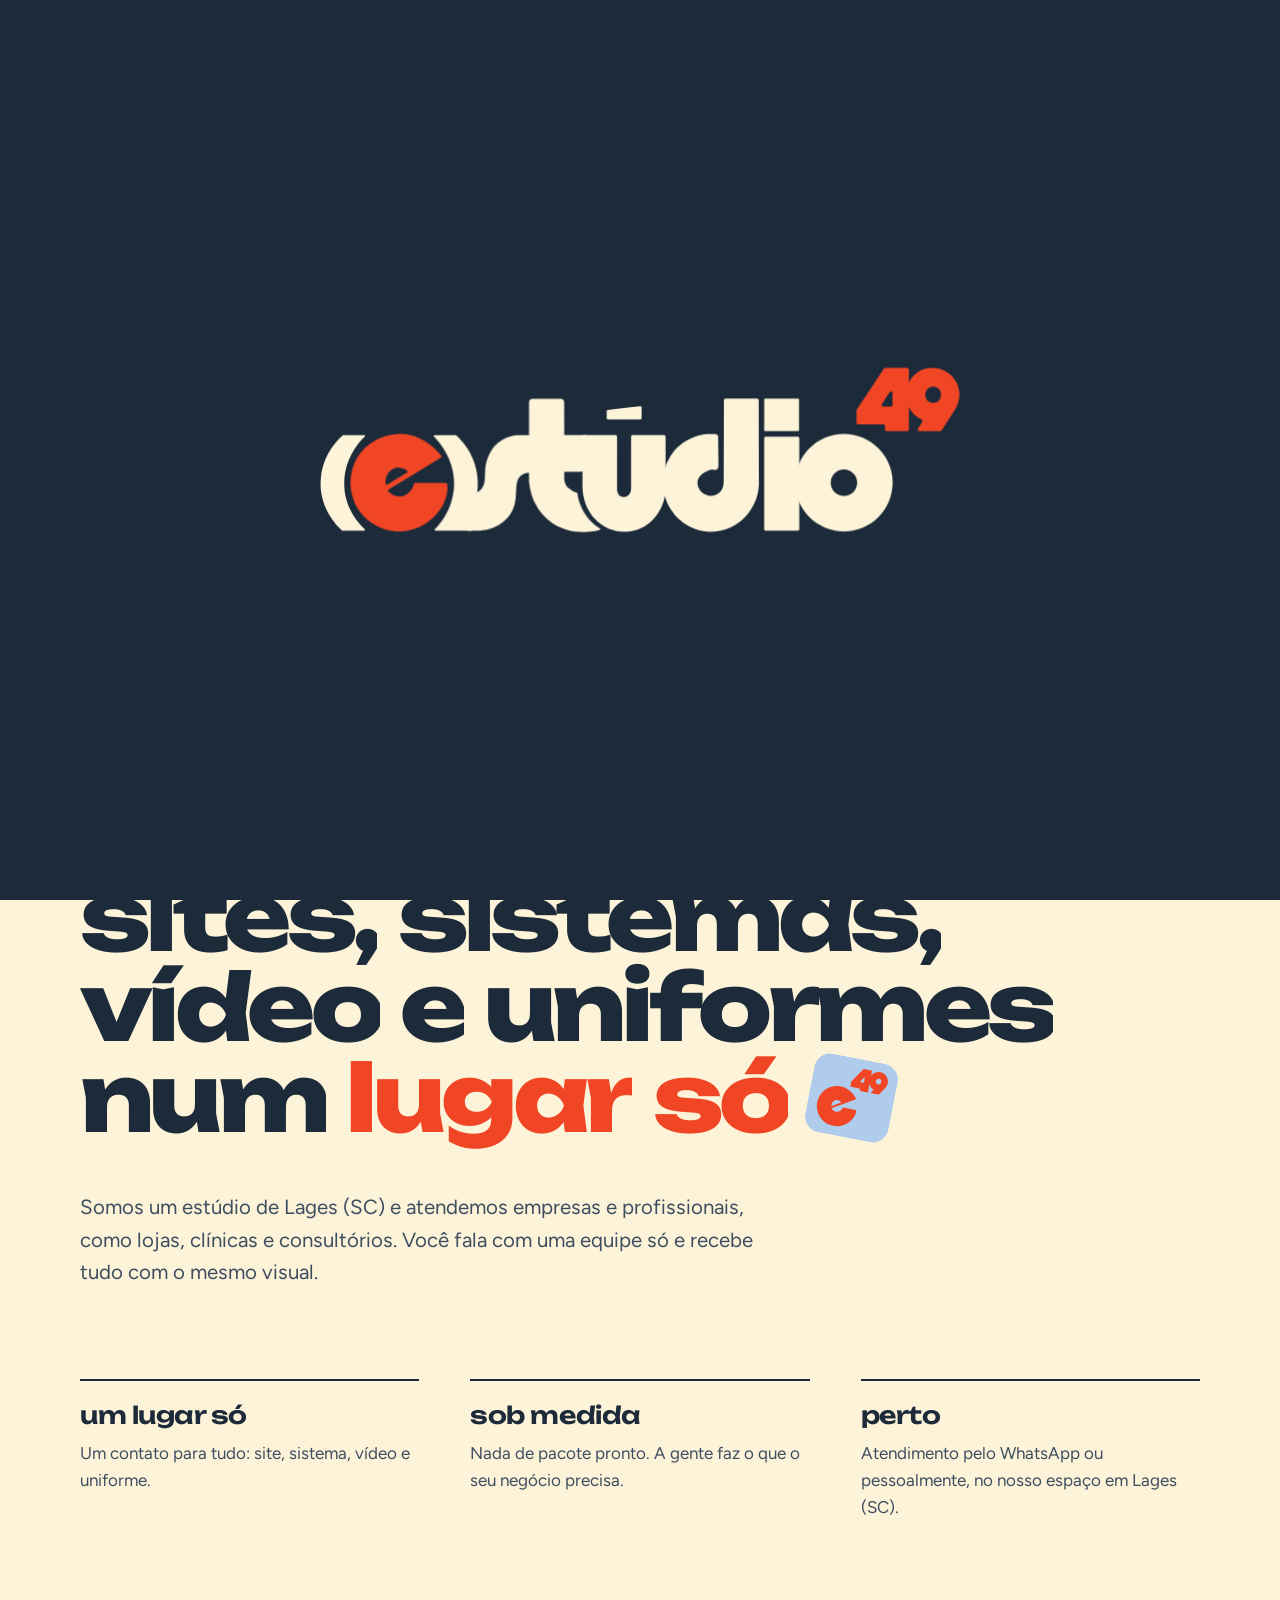
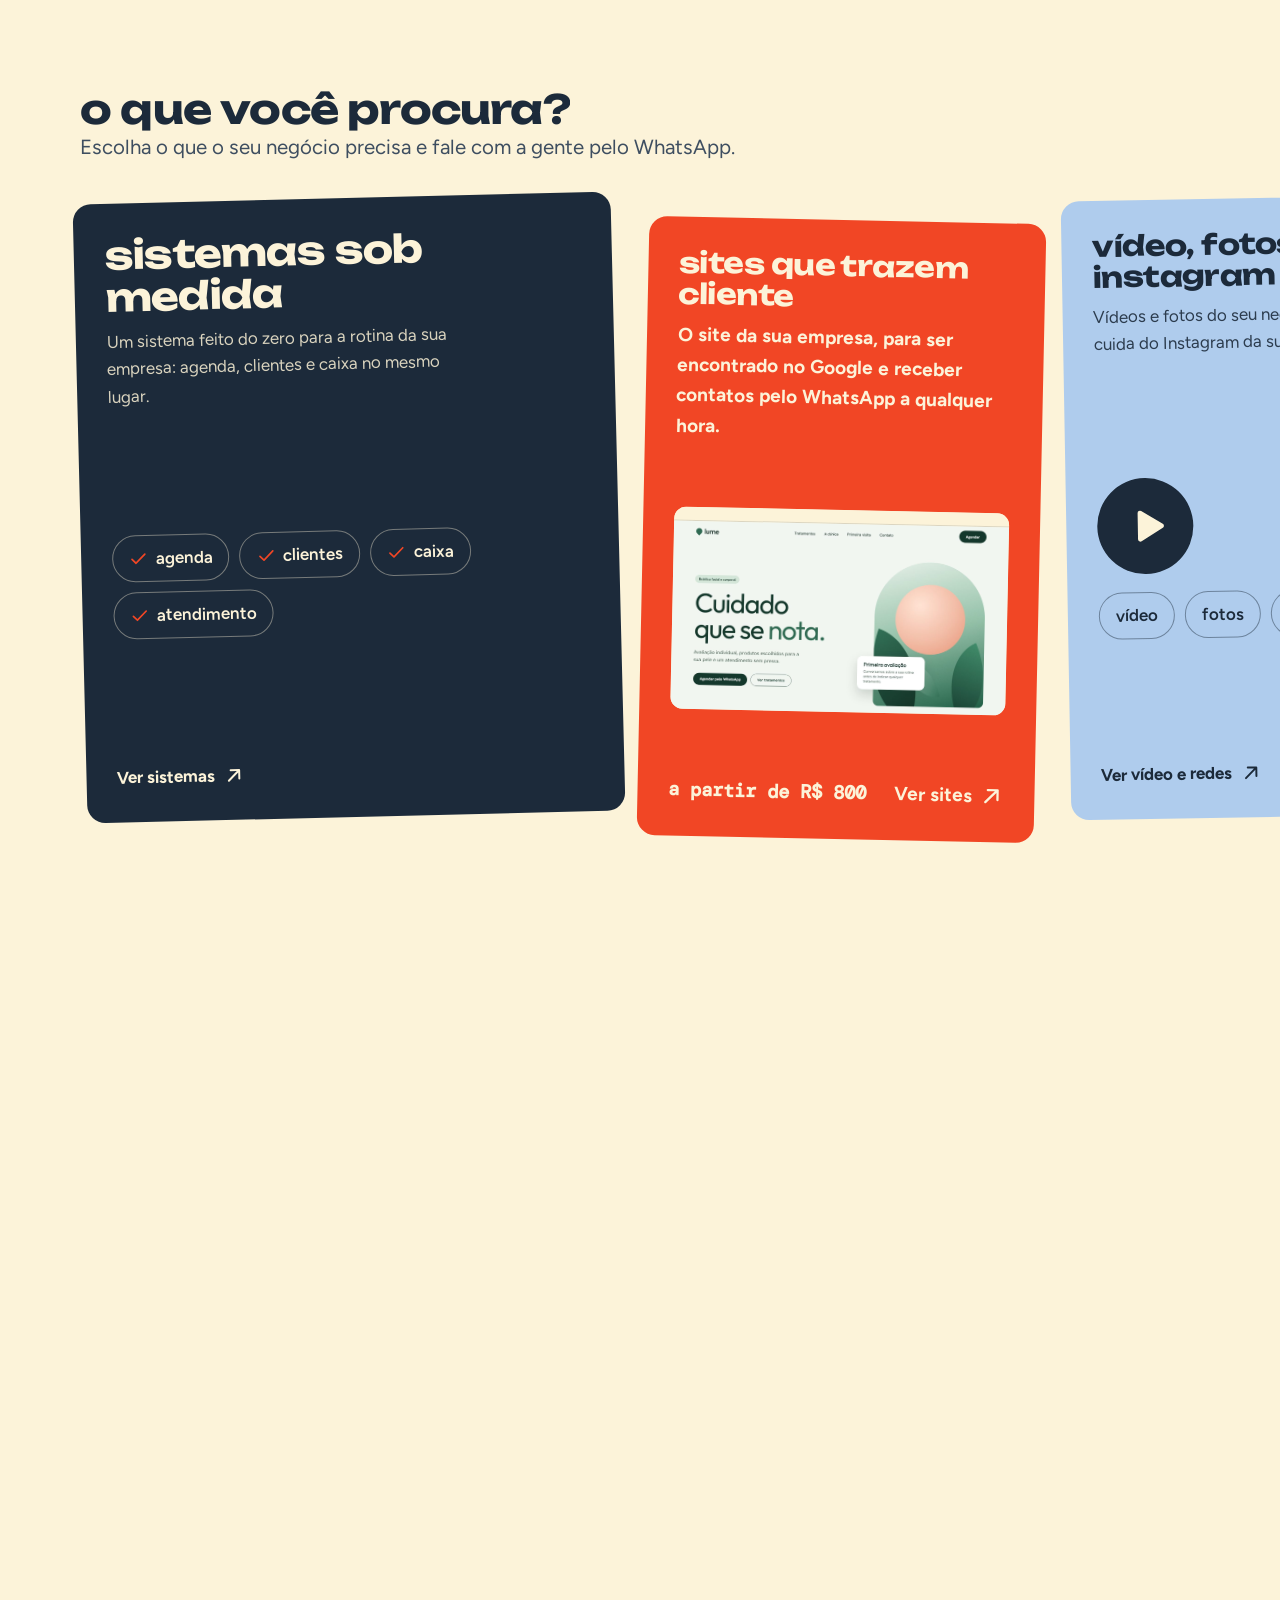
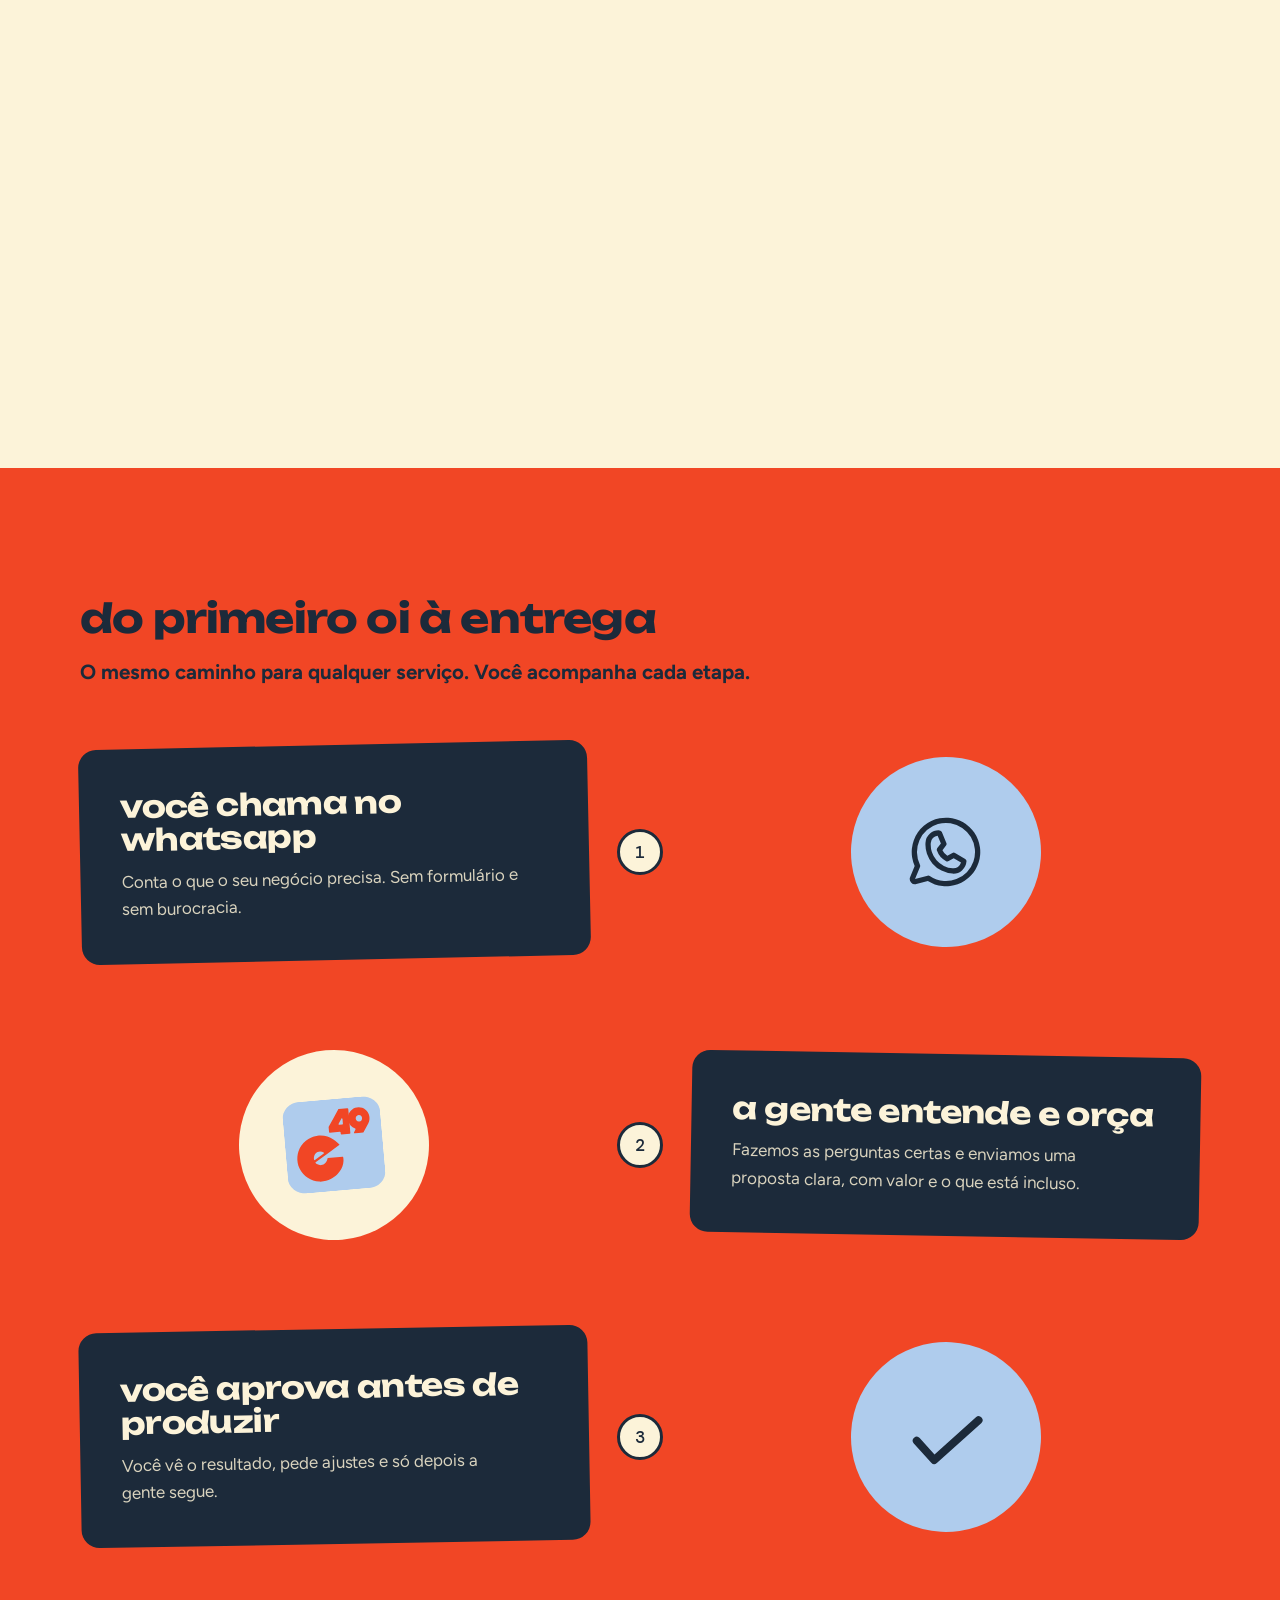
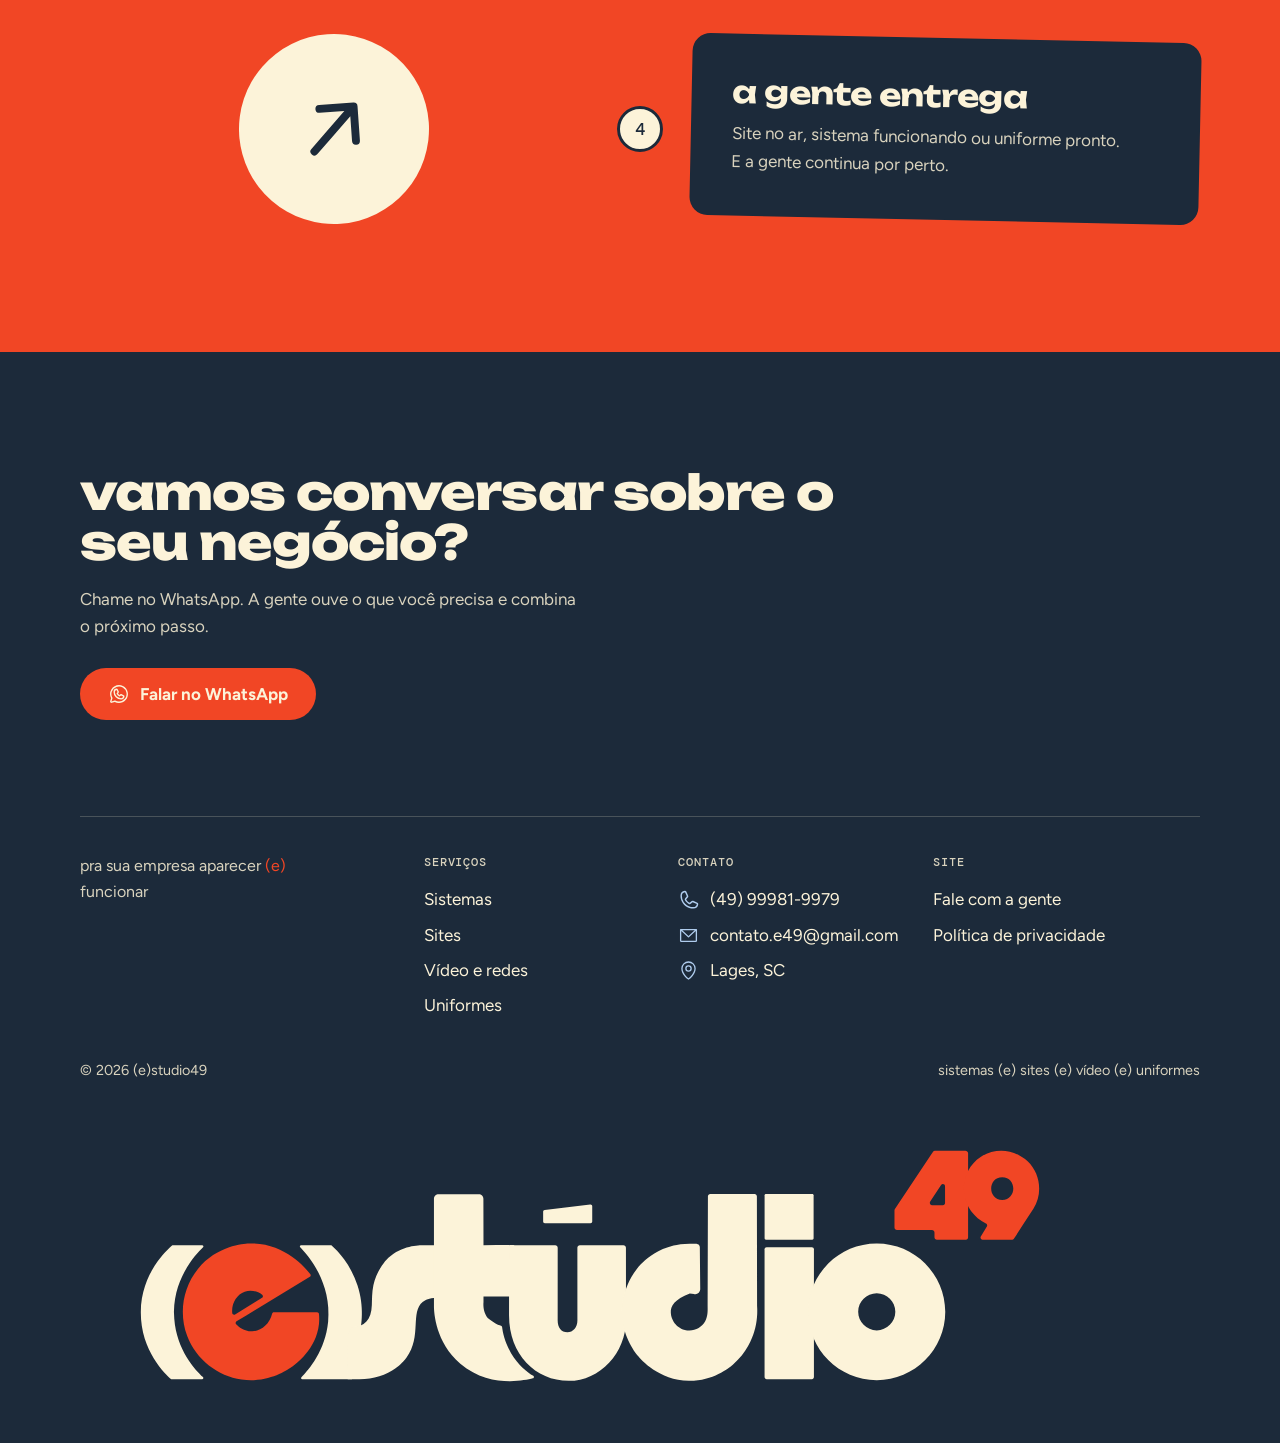
==== commit aa0340be: "Atualiza o site de teste (2026-10-26 15:54)" ====
--- a/index.html
+++ b/index.html
@@ -87,12 +87,12 @@
 
 <section class="statement">
   <div class="wrap">
-    <h2 class="display" aria-label="tudo que a sua empresa precisa num lugar só">
-      <span class="row" aria-hidden="true"><span class="wd"><span>tudo</span></span><span class="wd"><span>que</span></span><span class="wd"><span>a</span></span><span class="wd"><span>sua</span></span></span>
-      <span class="row" aria-hidden="true"><span class="wd"><span>empresa</span></span><span class="wd"><span>precisa</span></span></span>
+    <h2 class="display" aria-label="sites, sistemas, vídeo e uniformes num lugar só">
+      <span class="row" aria-hidden="true"><span class="wd"><span>sites,</span></span><span class="wd"><span>sistemas,</span></span></span>
+      <span class="row" aria-hidden="true"><span class="wd"><span>vídeo</span></span><span class="wd"><span>e</span></span><span class="wd"><span>uniformes</span></span></span>
       <span class="row" aria-hidden="true"><span class="wd"><span>num</span></span><span class="wd"><span class="hl">lugar</span></span><span class="wd"><span class="hl">só</span></span><span class="stk stk-tile" style="--r:8deg"><img src="assets/logo/e49-simbolo-etiqueta.svg" alt="" width="200" height="188"></span></span>
     </h2>
-    <p class="lead sub rv">Você fala com uma equipe só e recebe site, sistema, vídeo e uniforme com o mesmo visual e o mesmo cuidado.</p>
+    <p class="lead sub rv">Somos um estúdio de Lages (SC) e atendemos empresas e profissionais, como lojas, clínicas e consultórios. Você fala com uma equipe só e recebe tudo com o mesmo visual.</p>
     <ul class="diffs">
       <li class="rv">
         <h3 class="h-2">um lugar só</h3>
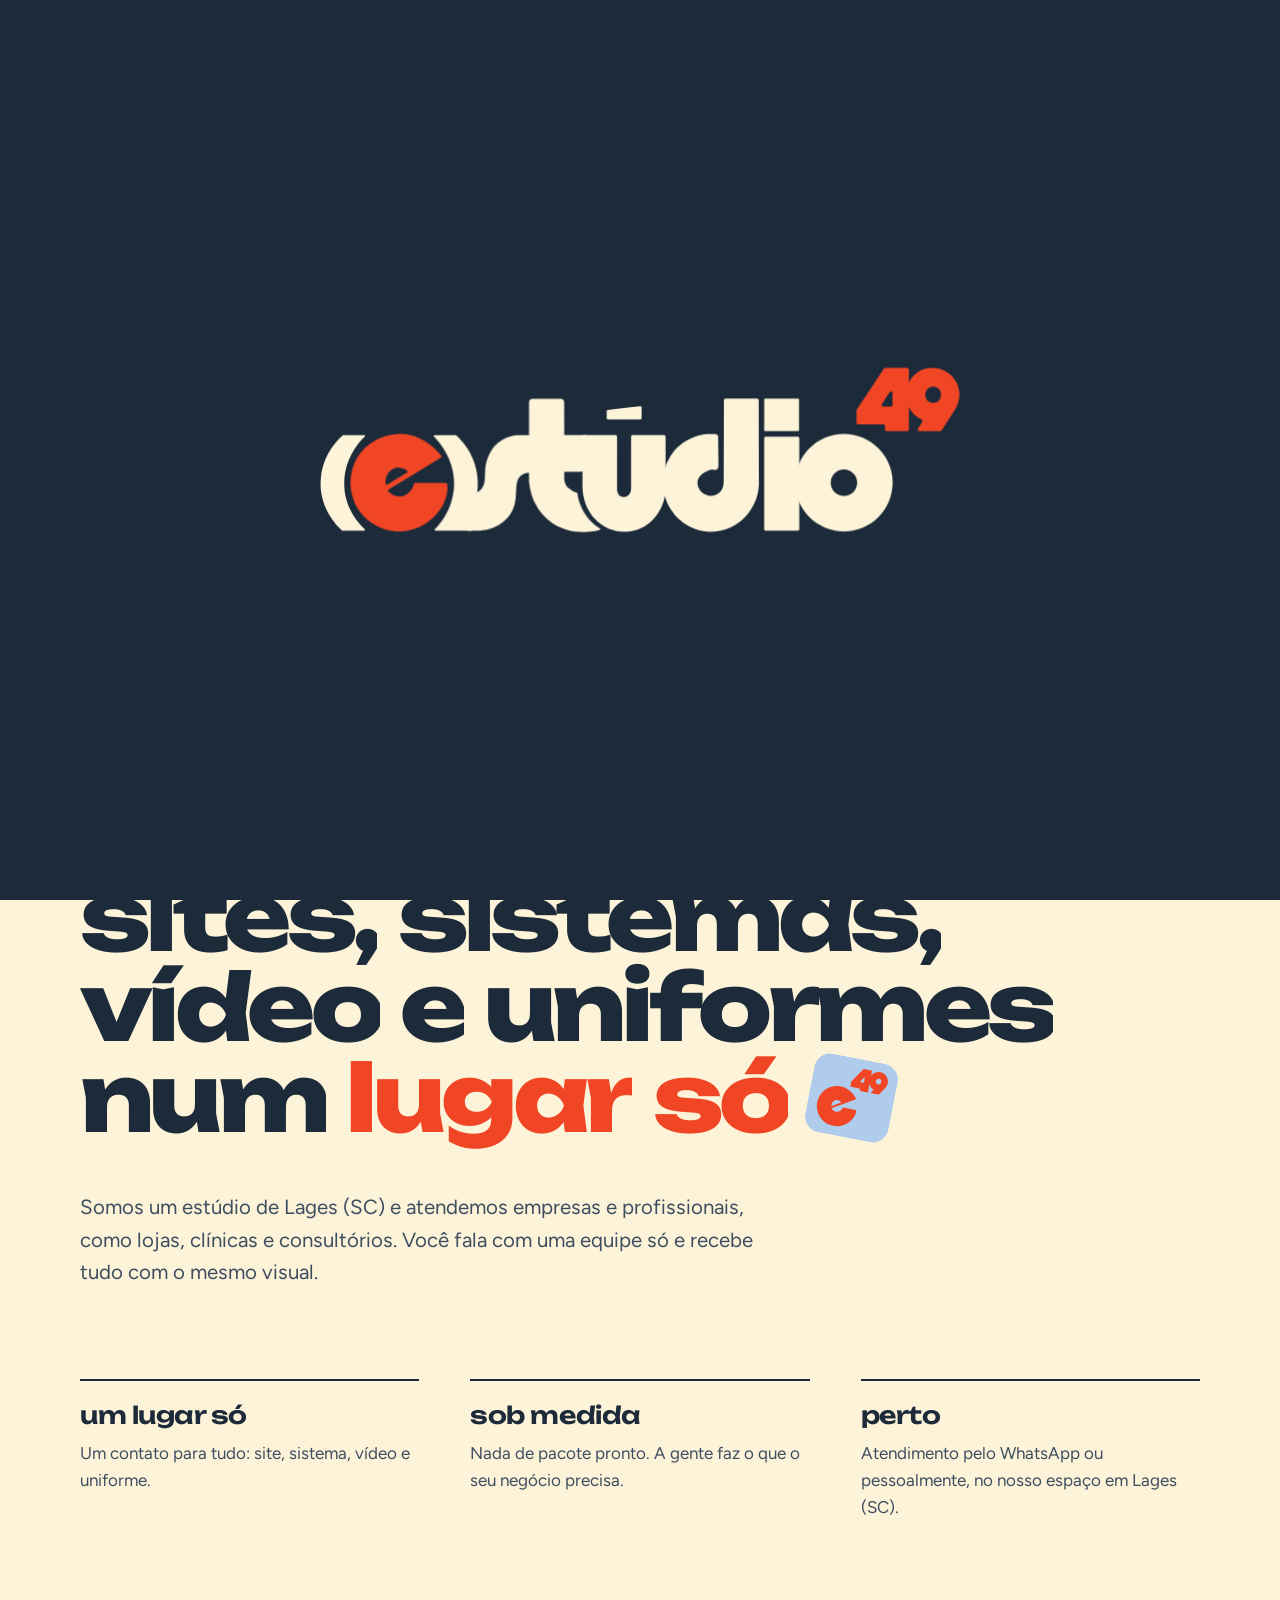
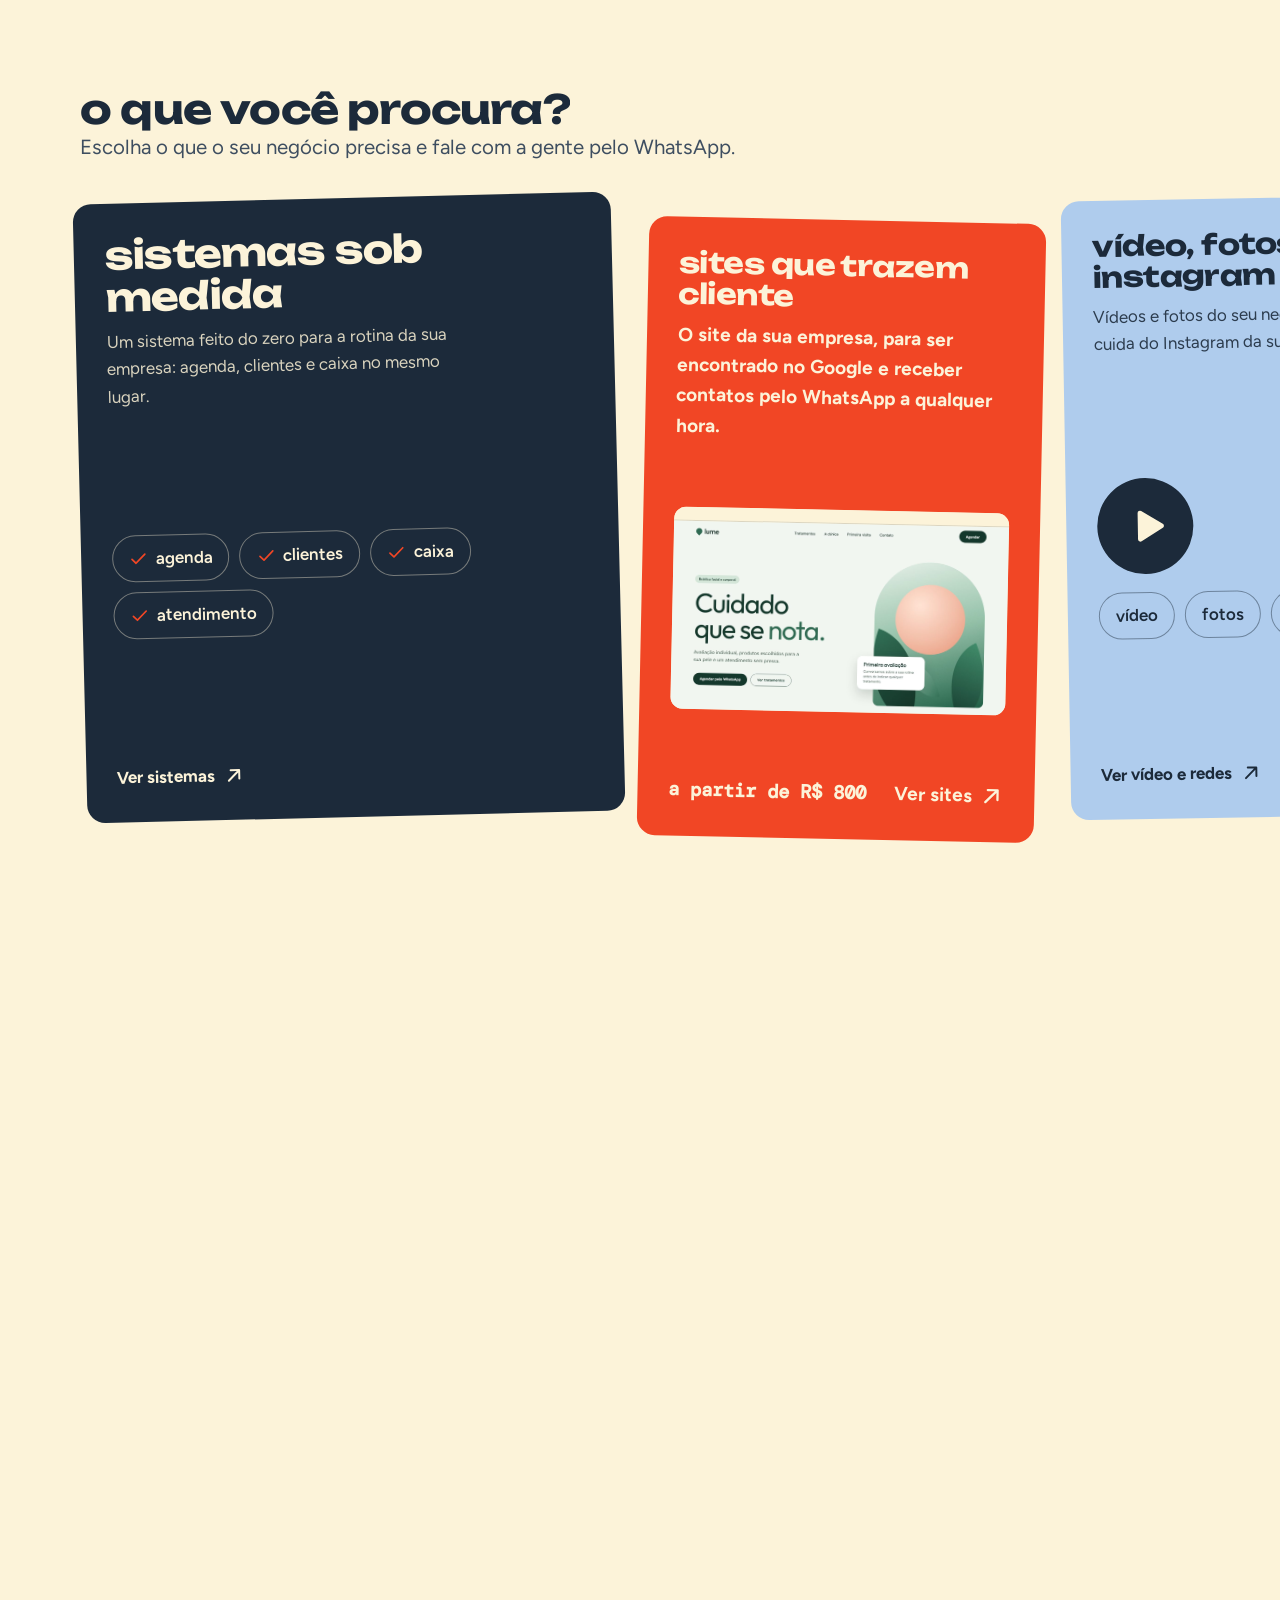
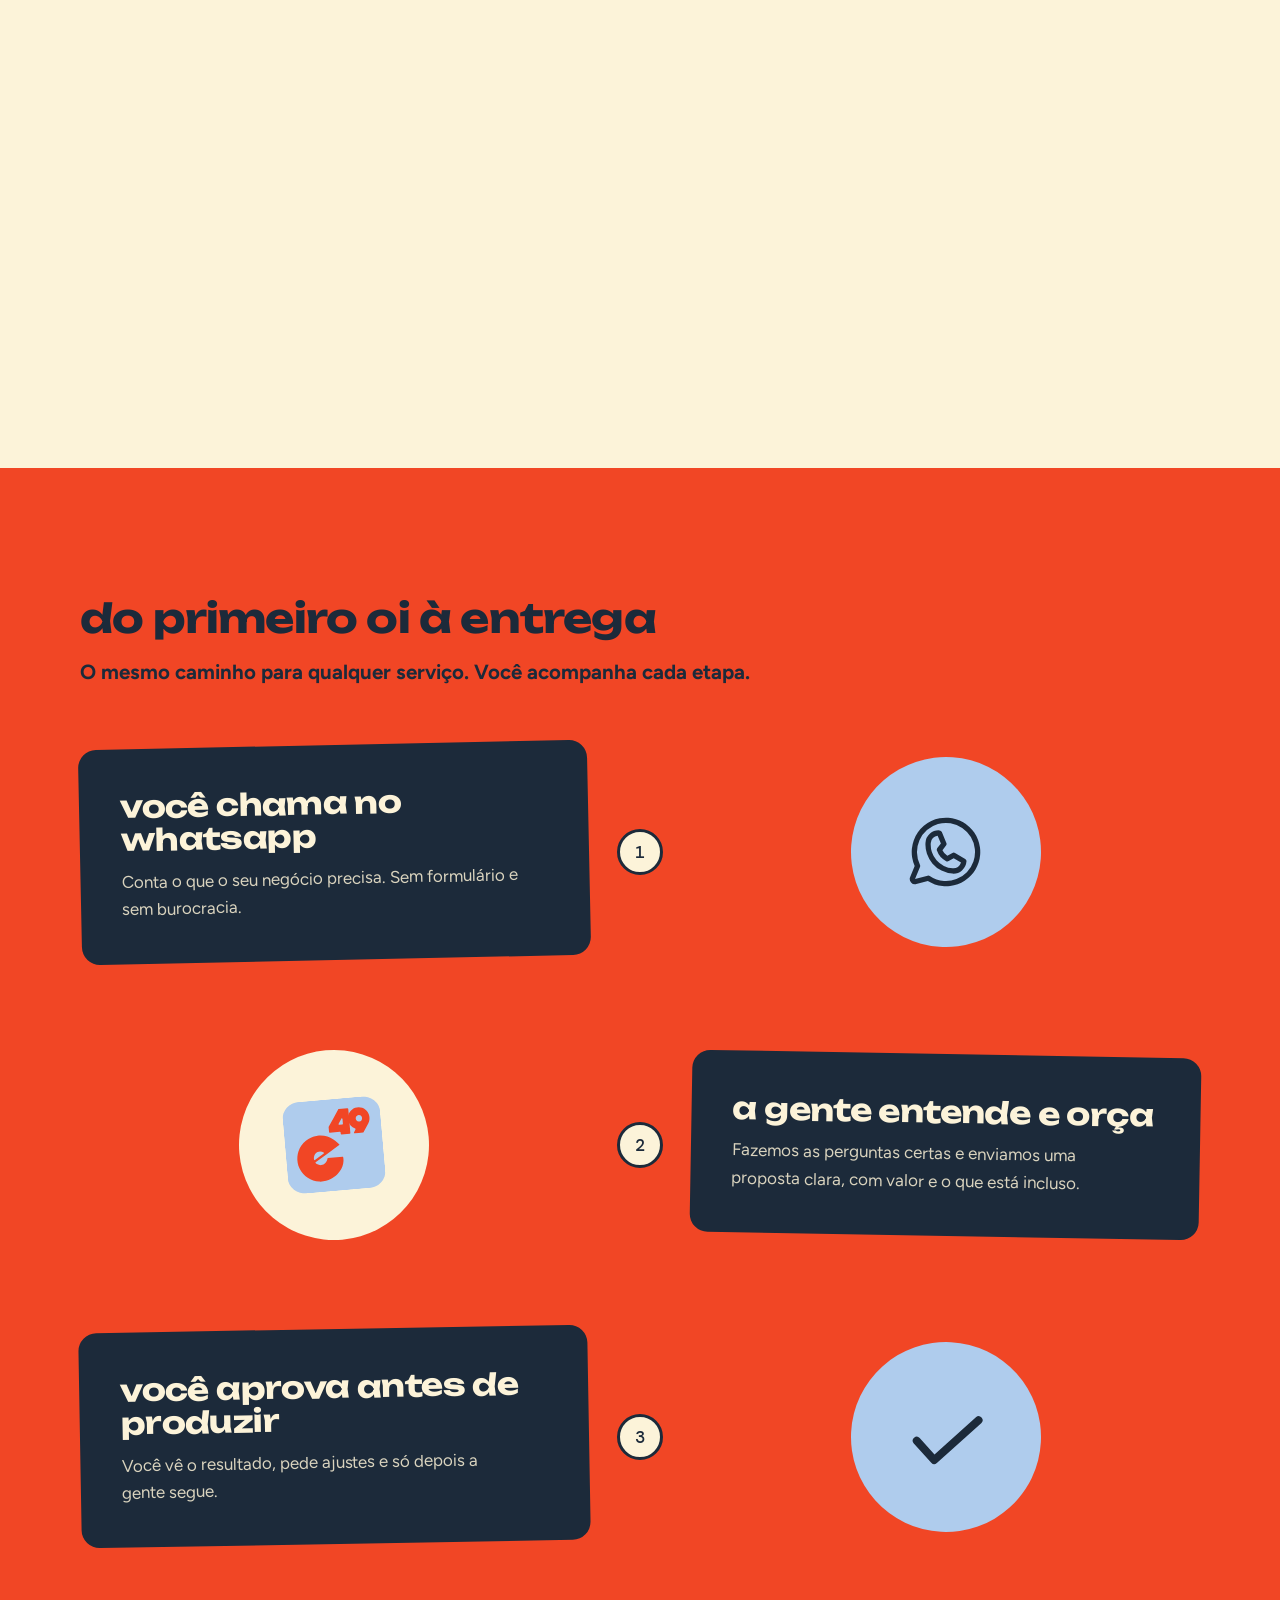
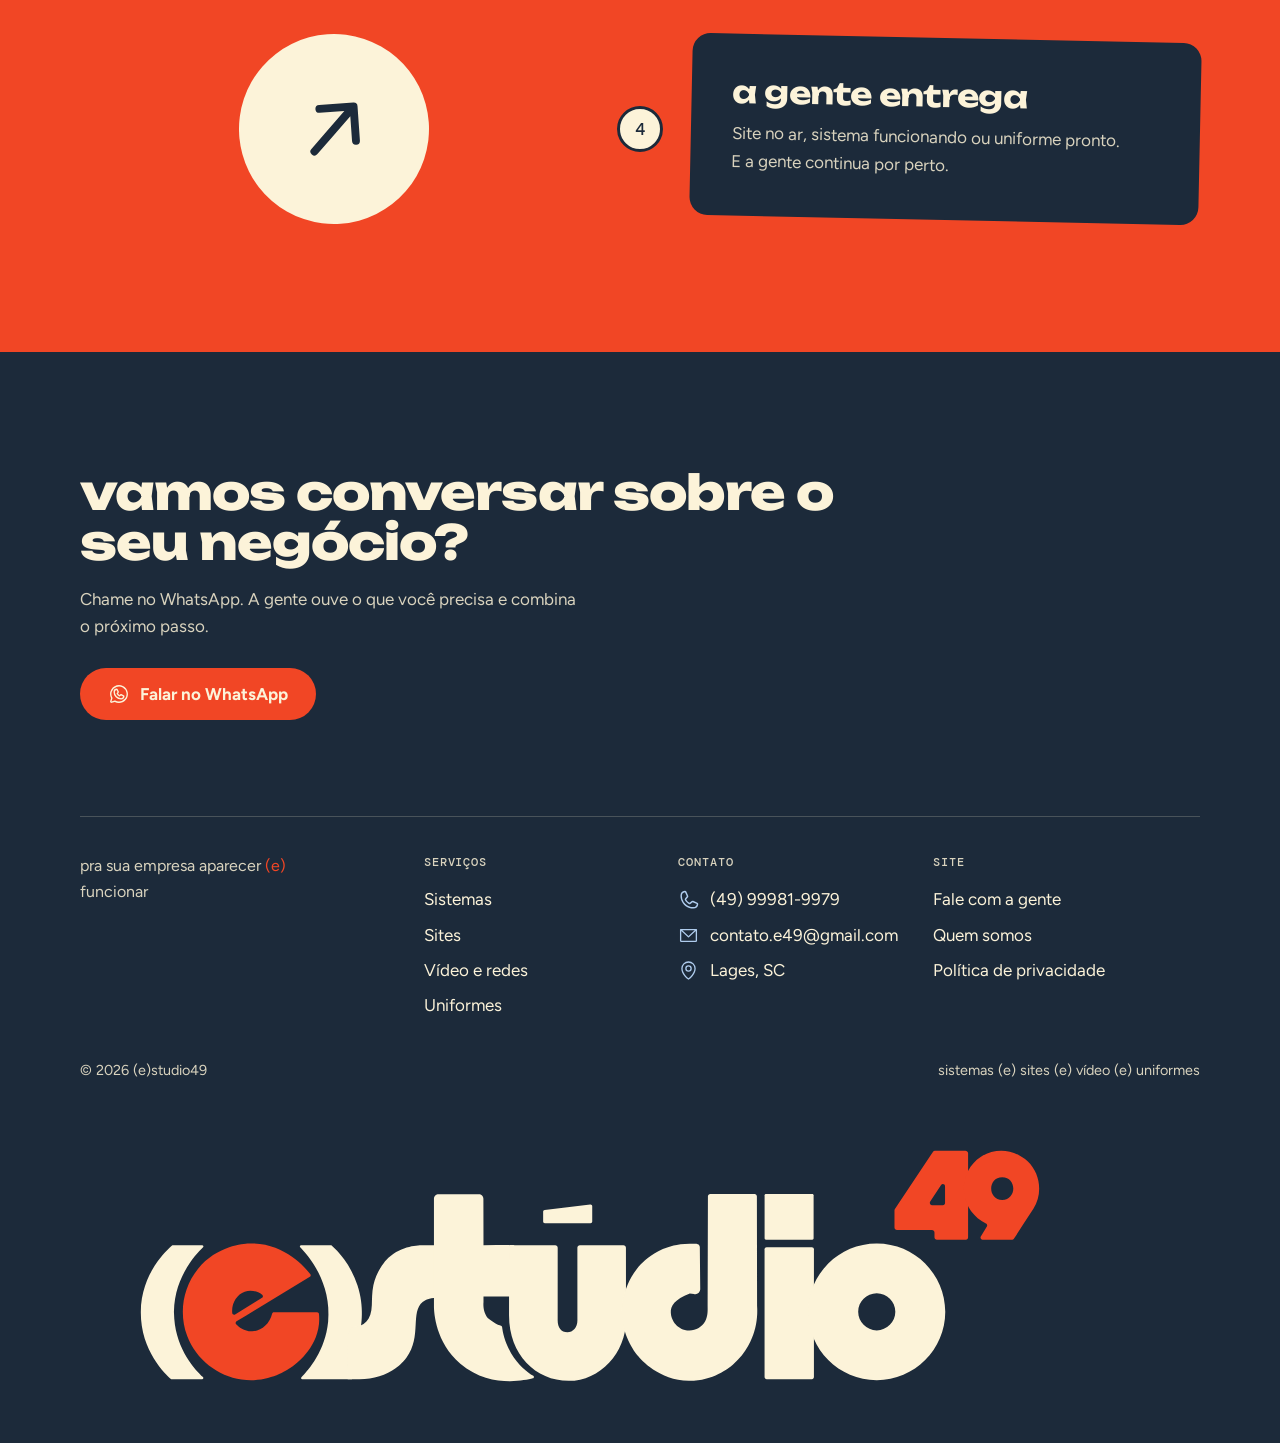
==== commit 9a9d326a: "Atualiza o site de teste (2026-10-26 19:19)" ====
--- a/index.html
+++ b/index.html
@@ -215,6 +215,7 @@
         <h3>site</h3>
         <ul>
           <li><a href="contato/">Fale com a gente</a></li>
+          <li><a href="quem-somos/">Quem somos</a></li>
           <li><a href="privacidade/">Política de privacidade</a></li>
         </ul>
       </div>
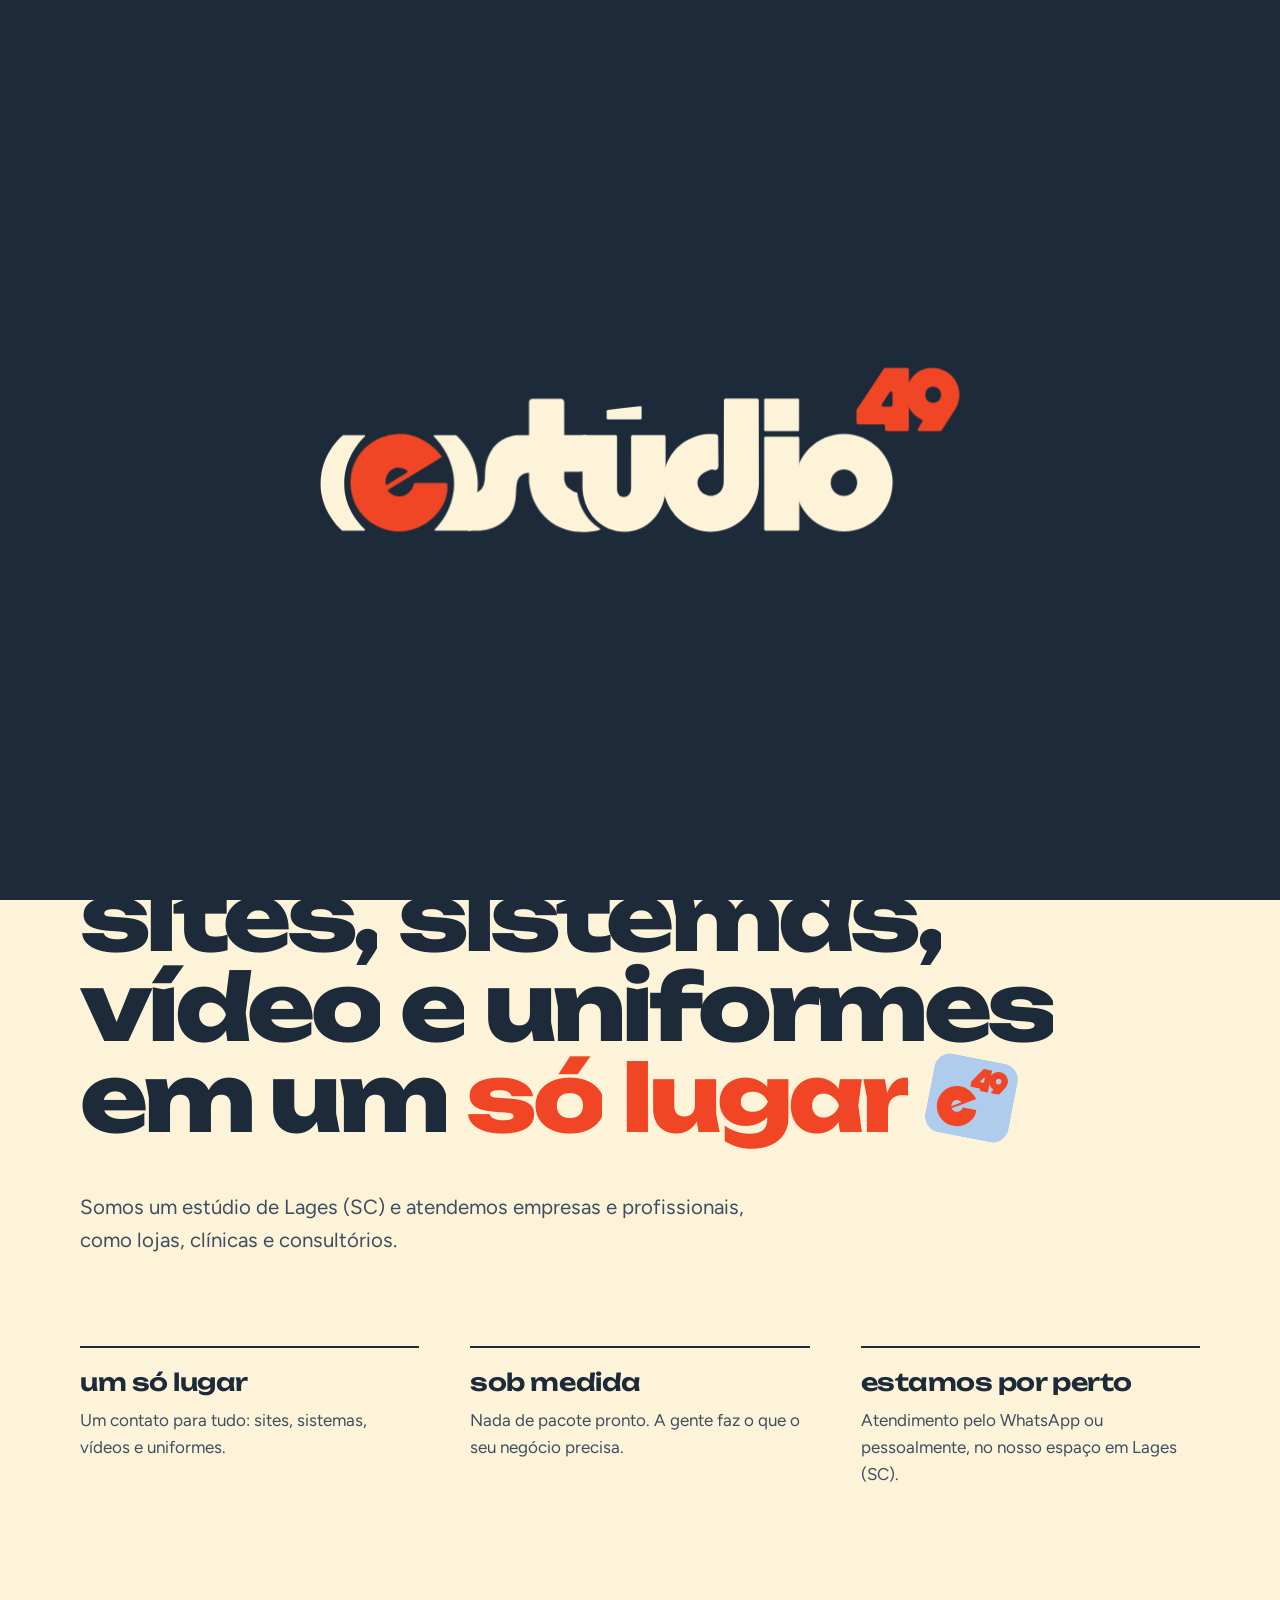
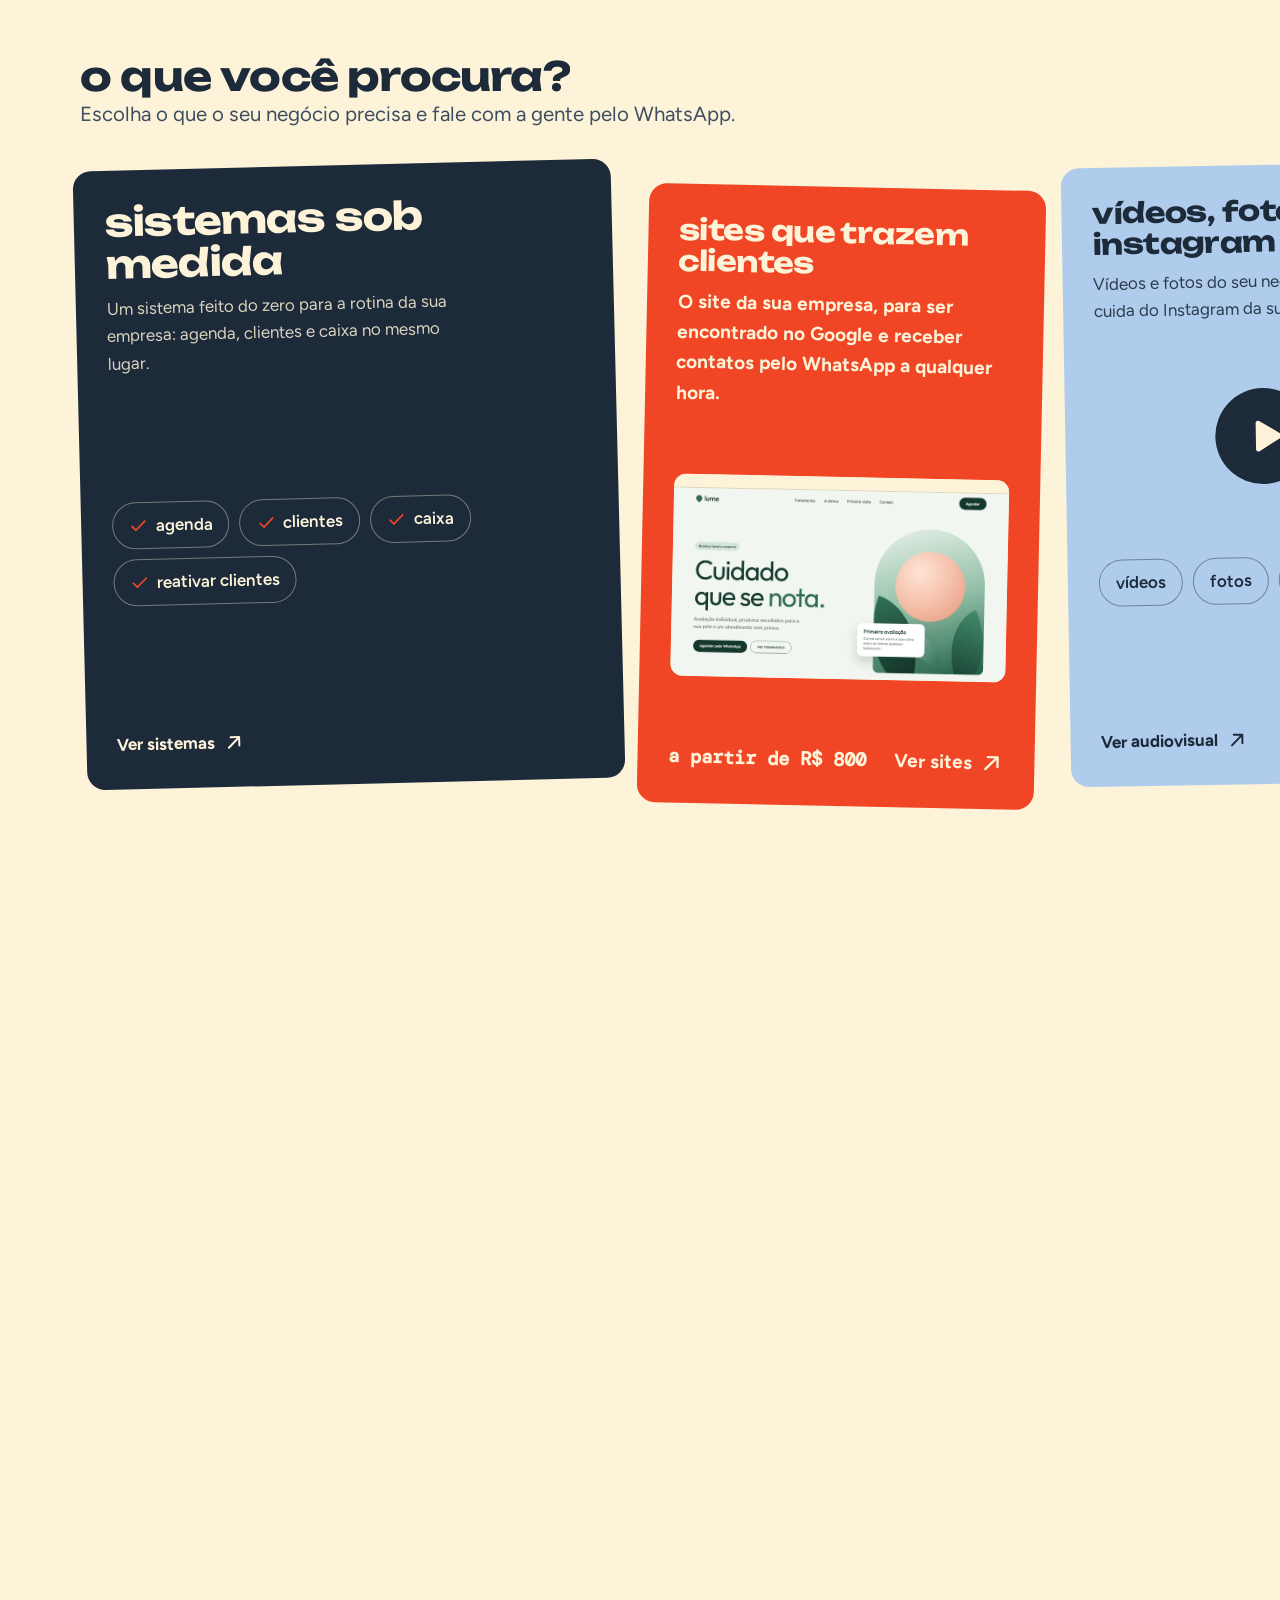
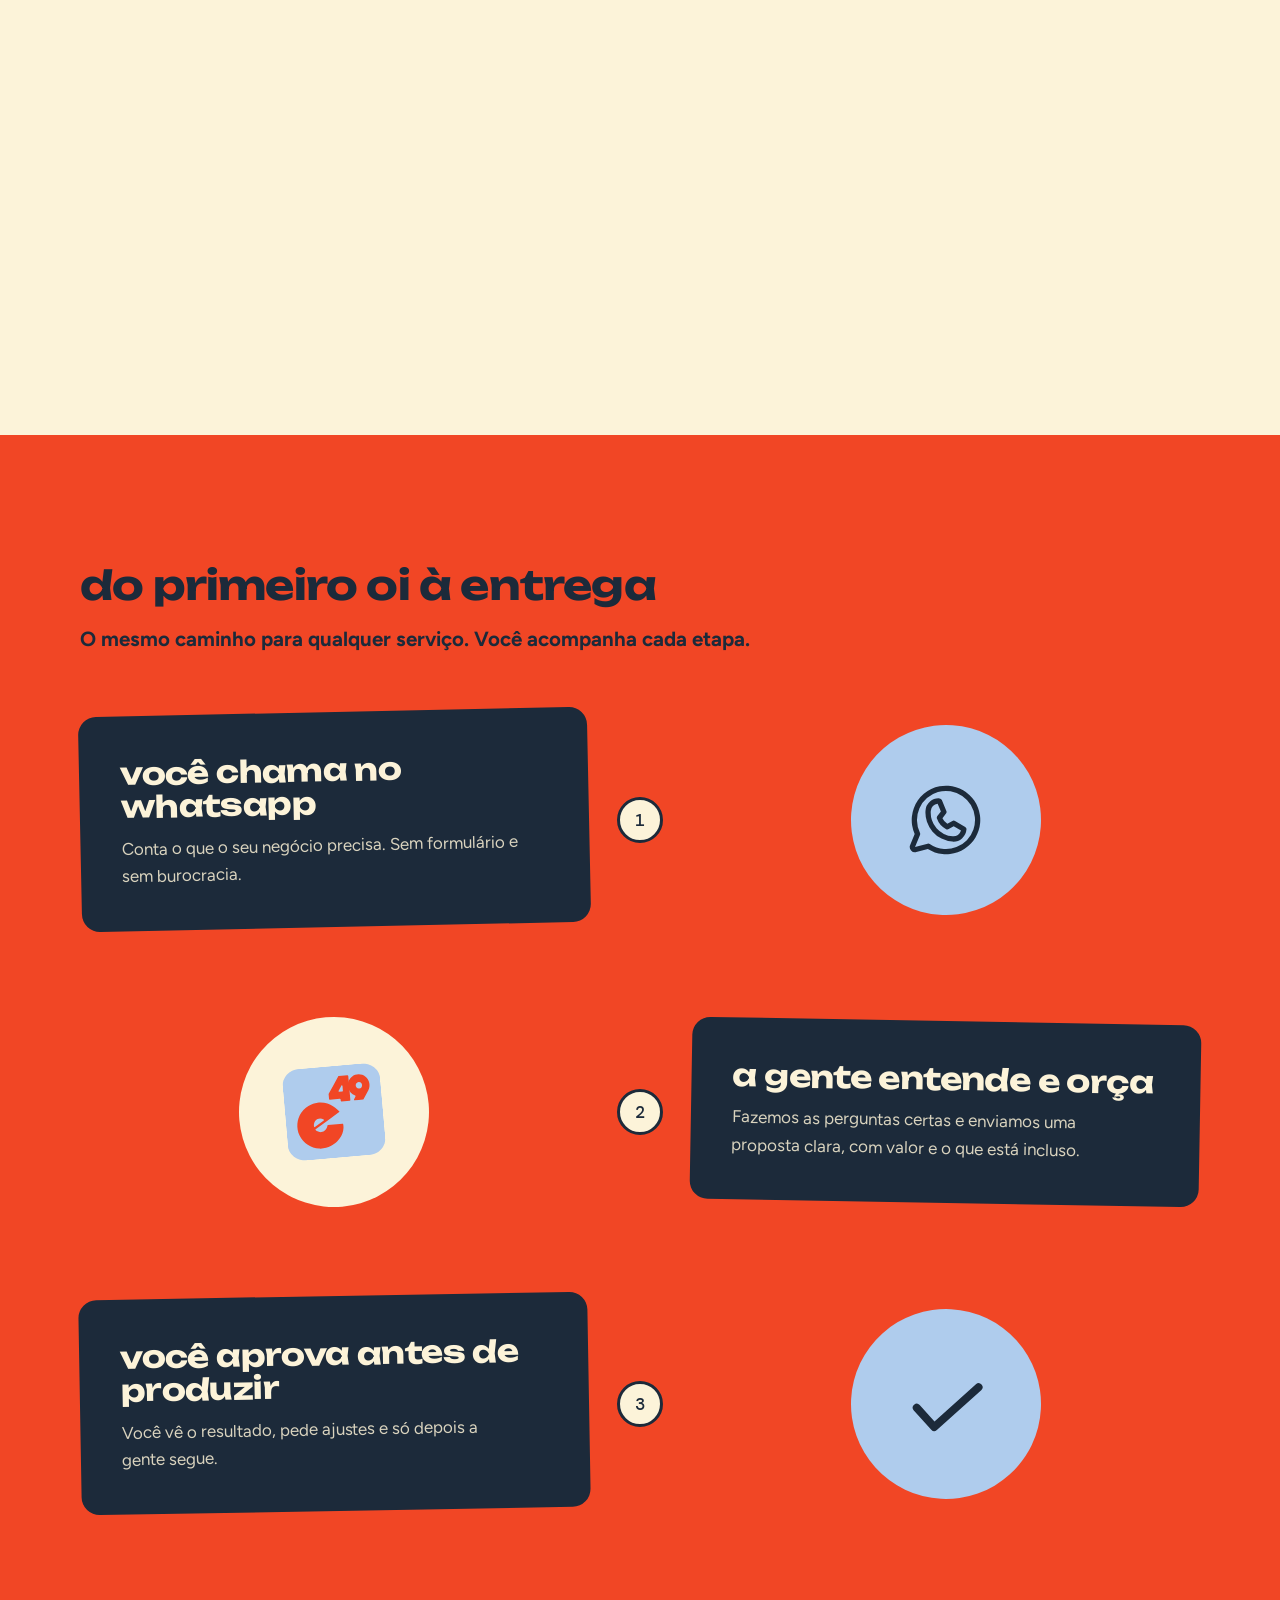
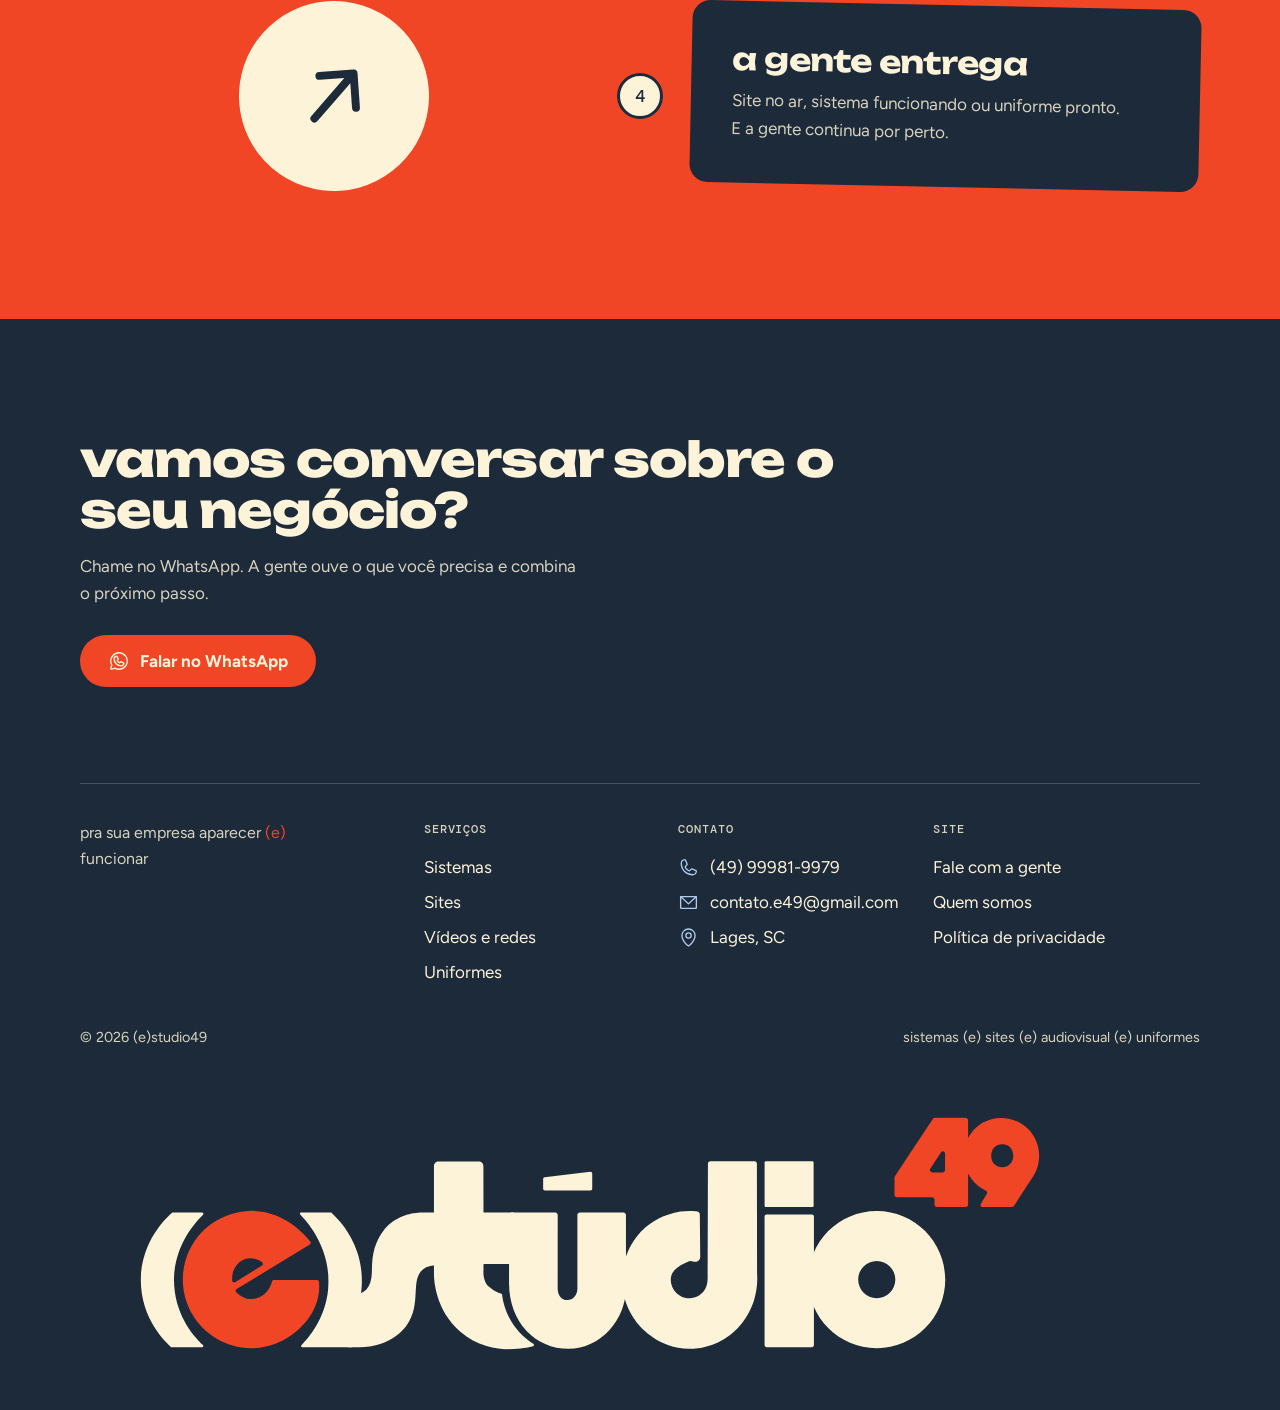
==== commit f384611d: "Atualiza o site de teste (2026-10-27 19:11)" ====
--- a/index.html
+++ b/index.html
@@ -122,7 +122,7 @@
           <h3>sistemas sob medida</h3>
           <p>Um sistema feito do zero para a rotina da sua empresa: agenda, clientes e caixa no mesmo lugar.</p>
         </div>
-        <div class="art"><ul class="art-pills"><li><span class="ic ic-check" aria-hidden="true"></span>agenda</li><li><span class="ic ic-check" aria-hidden="true"></span>clientes</li><li><span class="ic ic-check" aria-hidden="true"></span>caixa</li><li><span class="ic ic-check" aria-hidden="true"></span>atendimento</li></ul></div>
+        <div class="art"><ul class="art-pills"><li><span class="ic ic-check" aria-hidden="true"></span>agenda</li><li><span class="ic ic-check" aria-hidden="true"></span>clientes</li><li><span class="ic ic-check" aria-hidden="true"></span>caixa</li><li><span class="ic ic-check" aria-hidden="true"></span>reativar clientes</li></ul></div>
         <div class="foot"><span class="go">Ver sistemas <span class="ic ic-arrow" aria-hidden="true"></span></span></div>
       </a>
       <a class="hs-card hs-2" href="sites/">
--- a/css/style.css
+++ b/css/style.css
@@ -554,4 +554,6 @@
   .page-hero .hl { background: linear-gradient(var(--e49-brasa), var(--e49-brasa)) no-repeat 0 96% / 0 .09em; animation: hl-sweep .9s var(--ease) .7s forwards; }
   @keyframes hl-sweep { to { background-size: 100% .09em; } }
   .price-big strong { display: inline-block; }
-}+}
+.groups.g3 { grid-template-columns: repeat(3, 1fr); }
+@media (max-width: 899px) { .groups.g3 { grid-template-columns: 1fr; } }
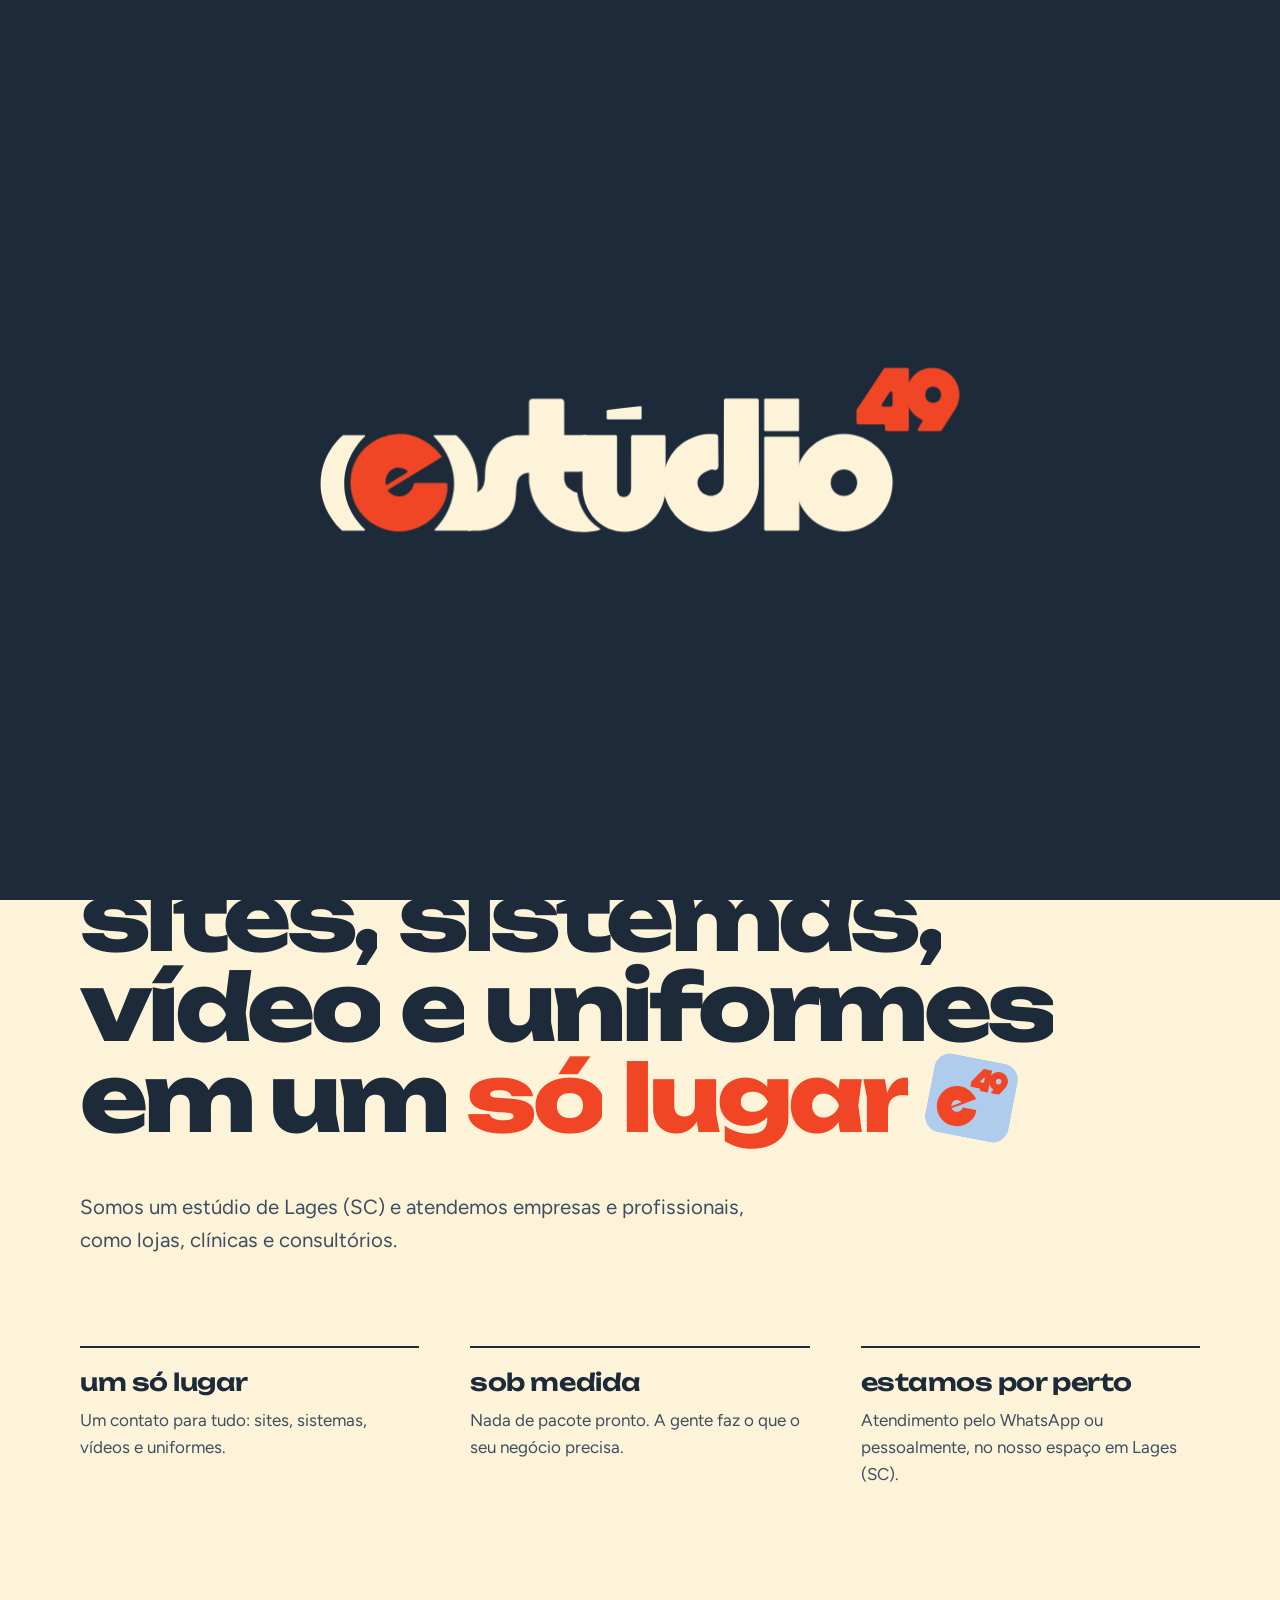
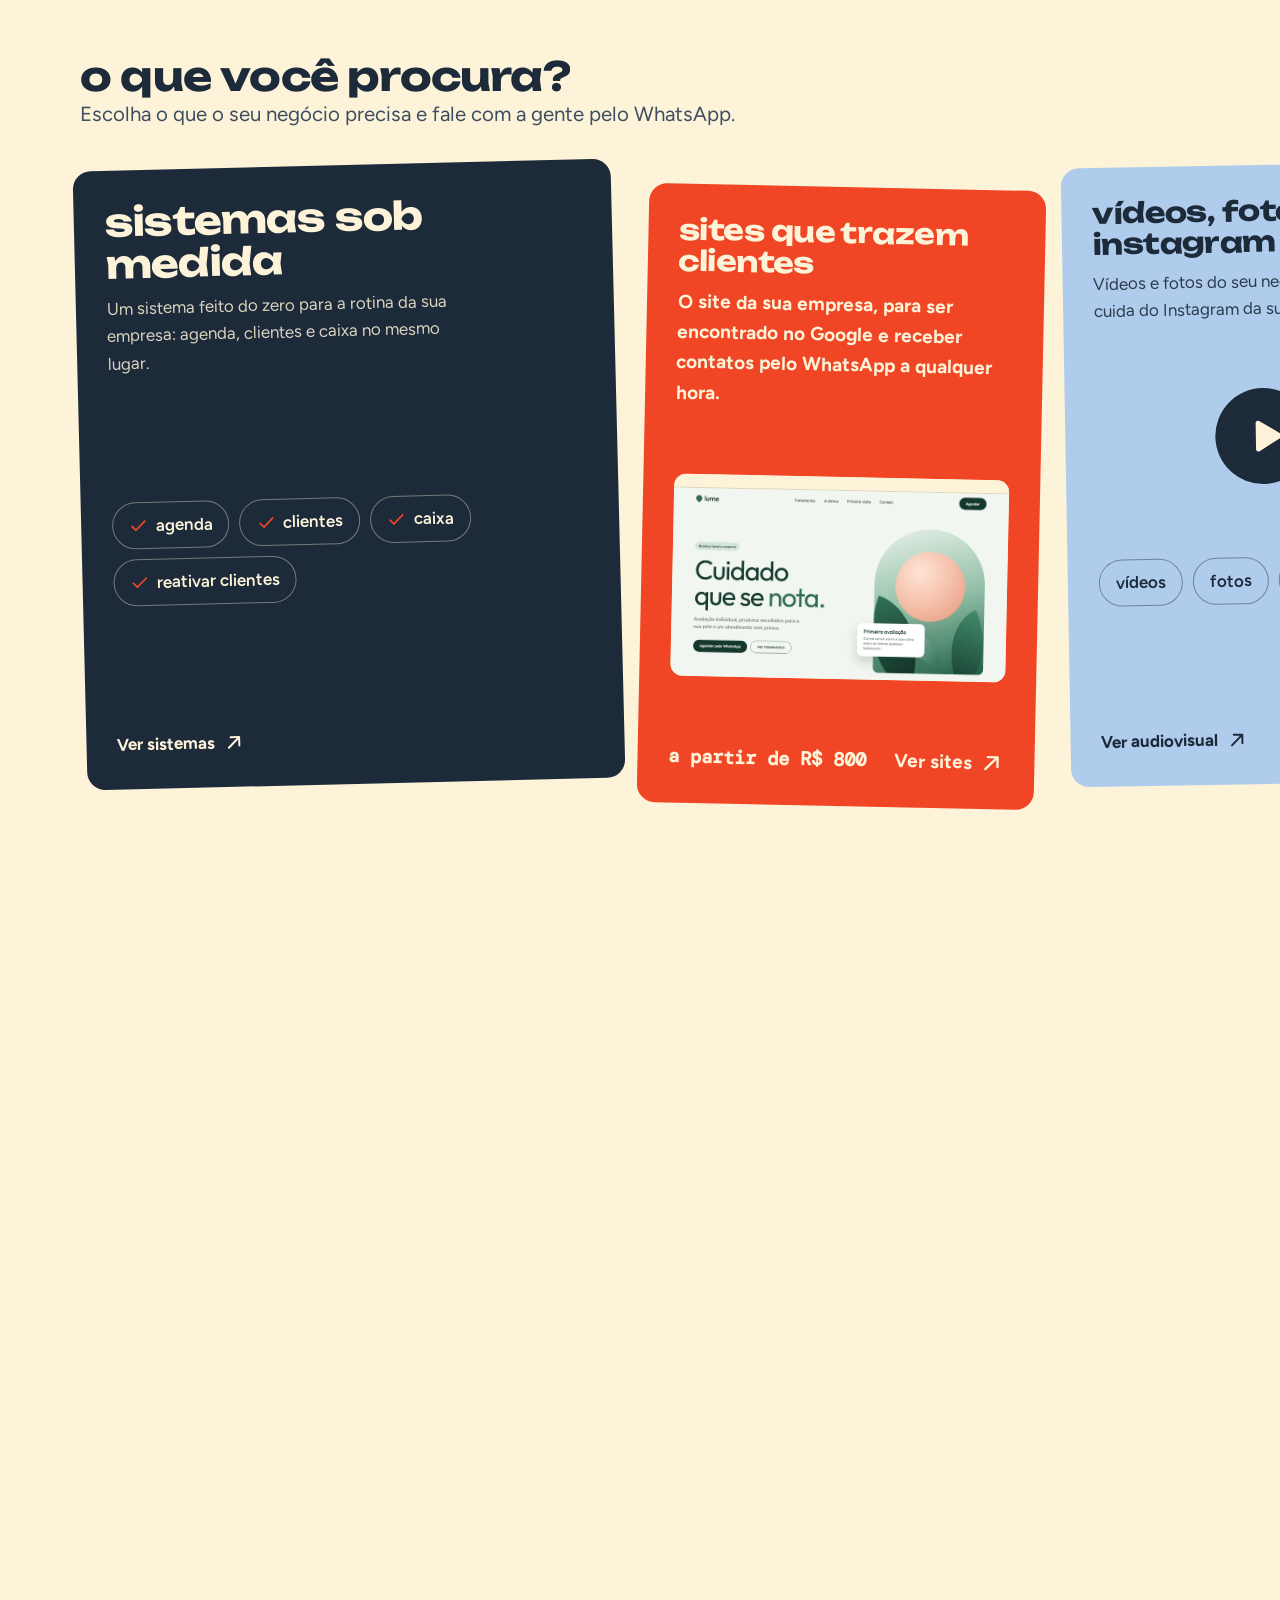
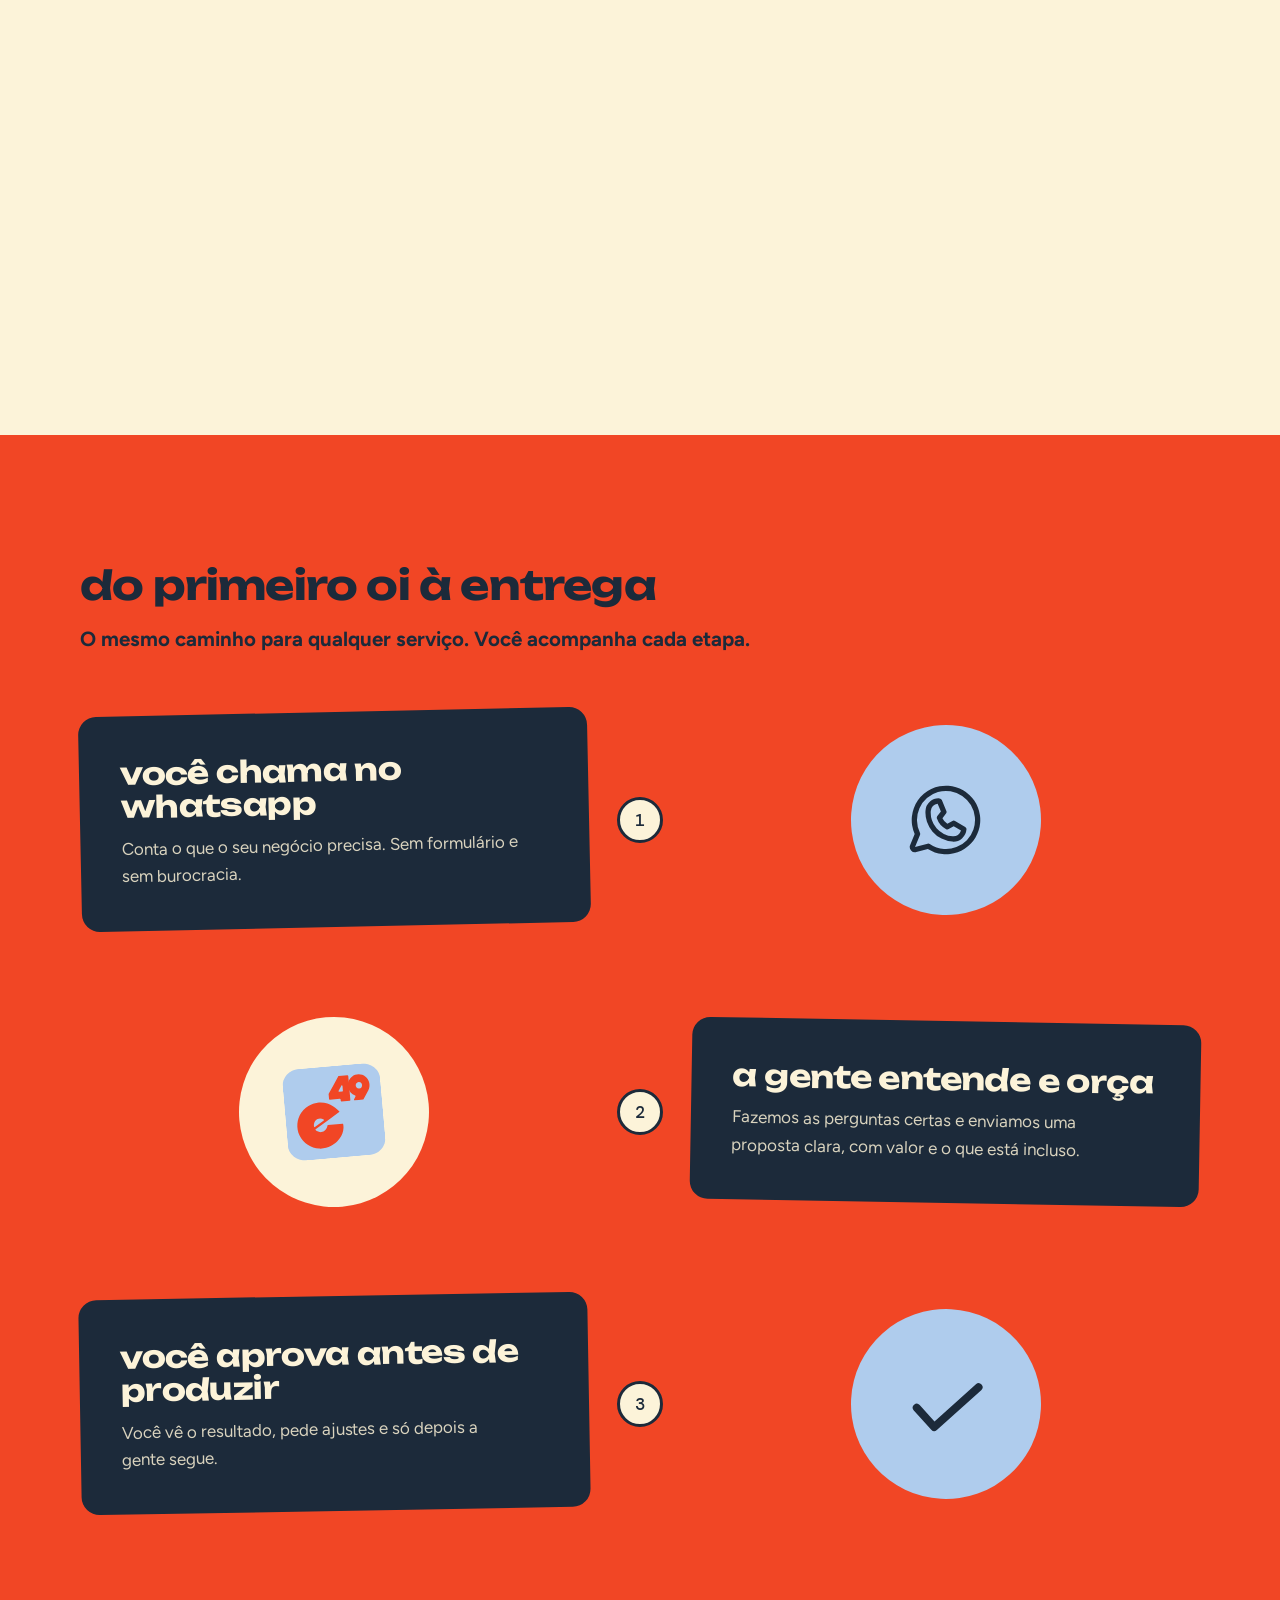
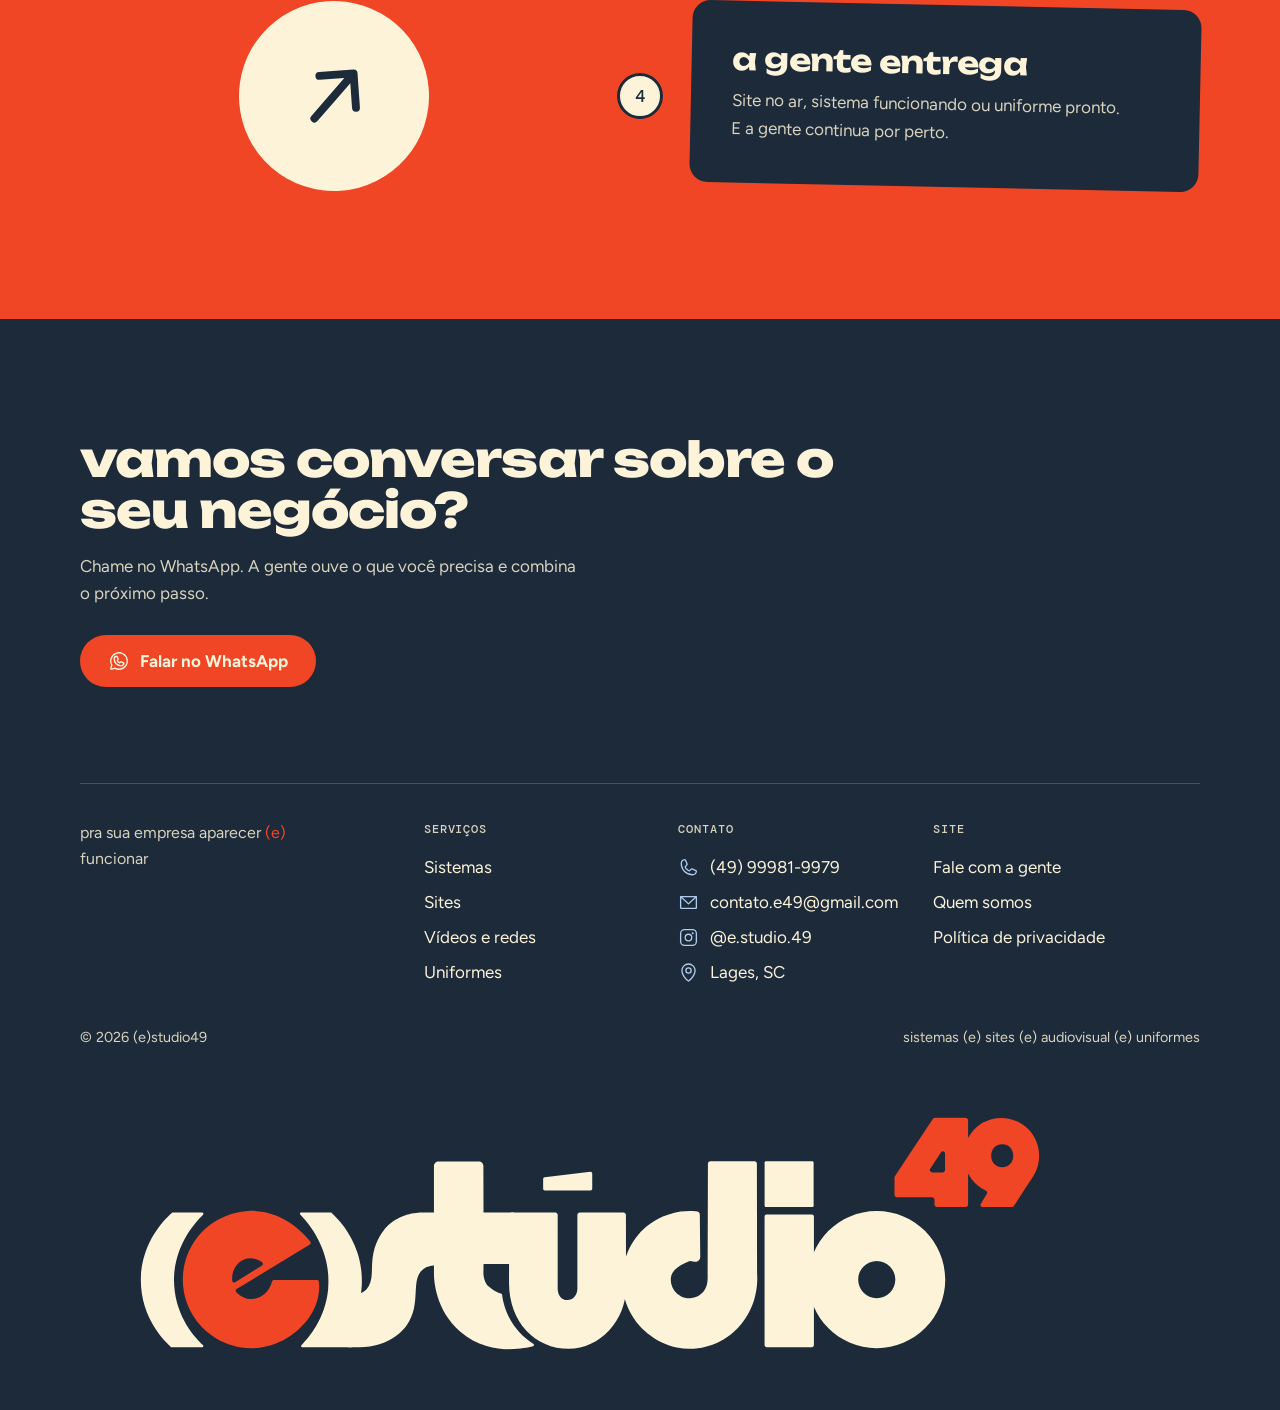
==== commit 4890eb32: "Atualiza o site de teste (2026-10-27 19:33)" ====
--- a/index.html
+++ b/index.html
@@ -37,6 +37,7 @@
   "description": "Sites, sistemas sob medida, vídeo, fotos, Instagram e uniformes para empresas e profissionais, num lugar só.",
   "telephone": "+55 49 99981-9979",
   "email": "contato.e49@gmail.com",
+  "sameAs": ["https://www.instagram.com/e.studio.49/"],
   "address": { "@type": "PostalAddress", "addressLocality": "Lages", "addressRegion": "SC", "addressCountry": "BR" },
   "areaServed": "BR",
   "slogan": "pra sua empresa aparecer (e) funcionar"
@@ -208,6 +209,7 @@
         <ul class="foot-ct">
           <li><span class="ic ic-phone" aria-hidden="true"></span><a href="https://wa.me/5549999819979?text=Oi!%20Vim%20pelo%20site%20da%20(e)studio49%20e%20quero%20conversar%20sobre%20o%20meu%20neg%C3%B3cio." target="_blank" rel="noopener">(49) 99981-9979</a></li>
           <li><span class="ic ic-mail" aria-hidden="true"></span><a href="mailto:contato.e49@gmail.com">contato.e49@gmail.com</a></li>
+          <li><span class="ic ic-instagram" aria-hidden="true"></span><a href="https://www.instagram.com/e.studio.49/" target="_blank" rel="noopener">@e.studio.49</a></li>
           <li><span class="ic ic-pin" aria-hidden="true"></span><span>Lages, SC</span></li>
         </ul>
       </div>
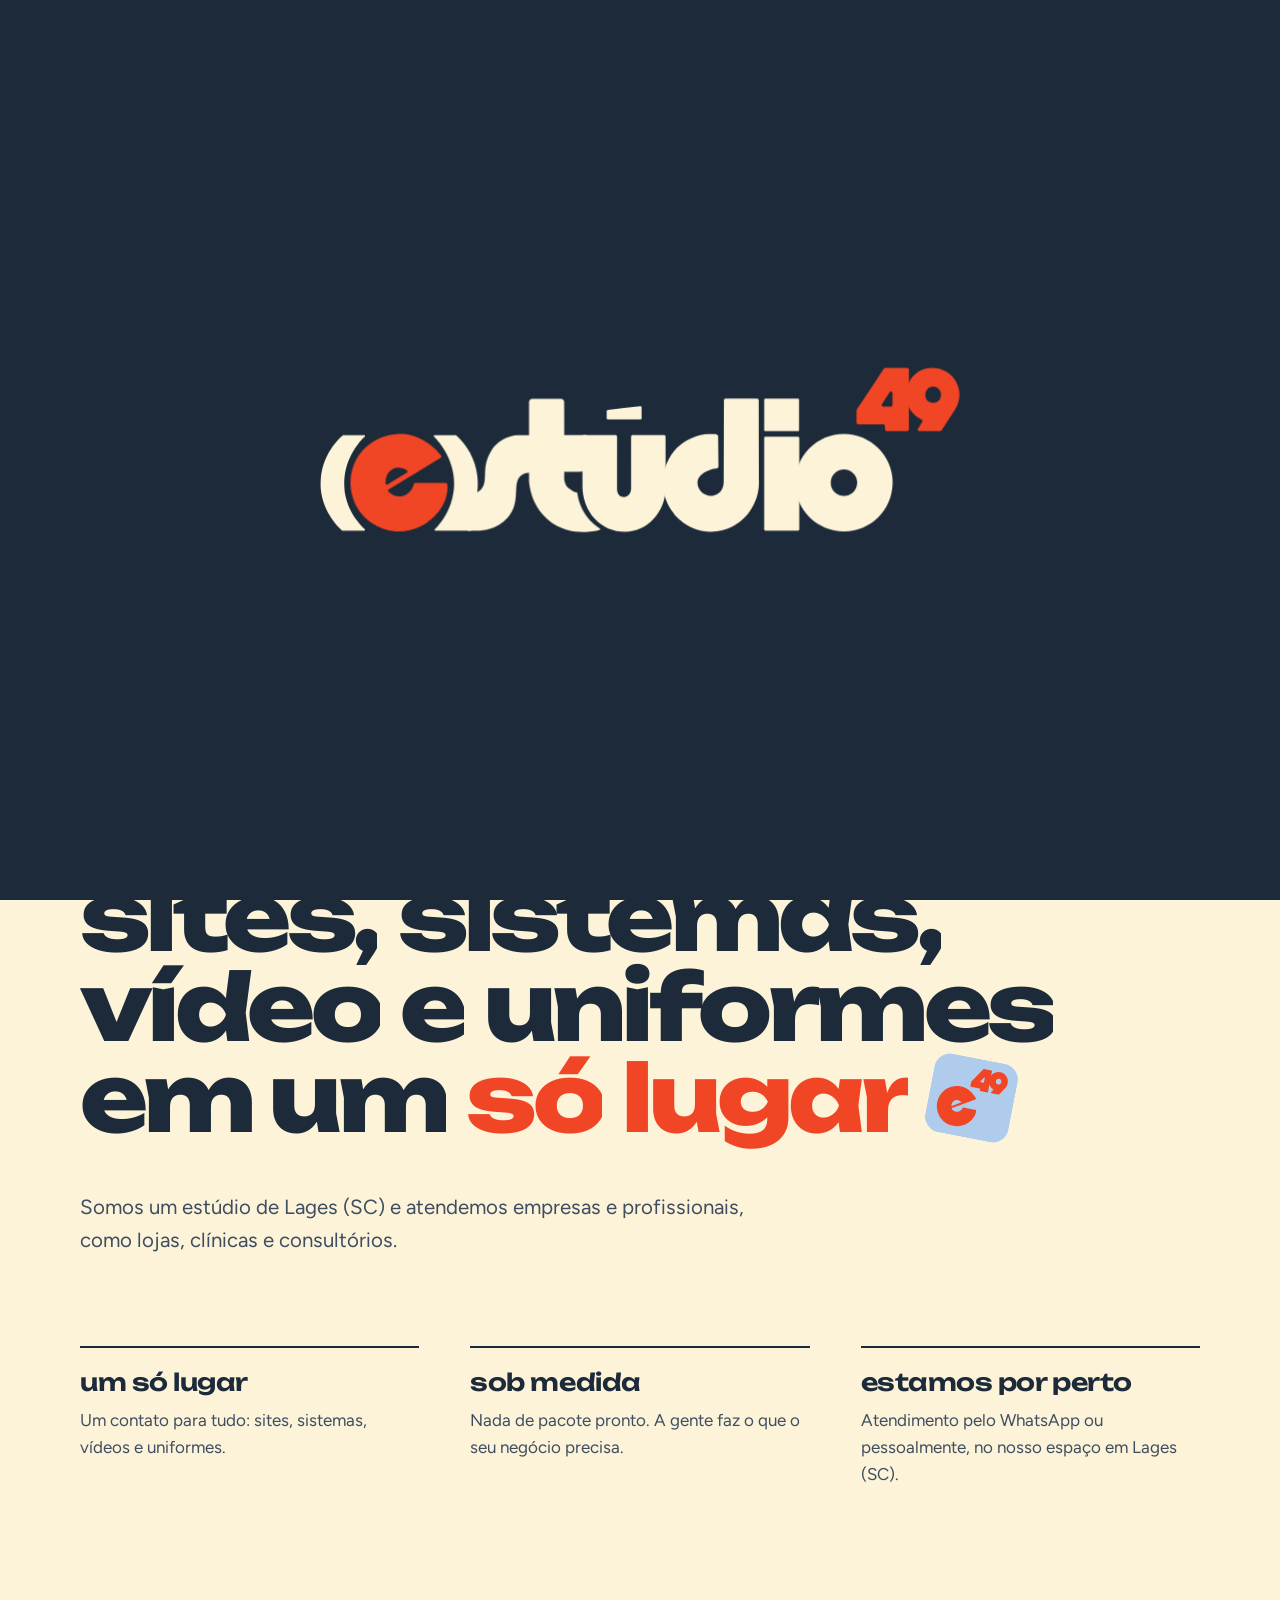
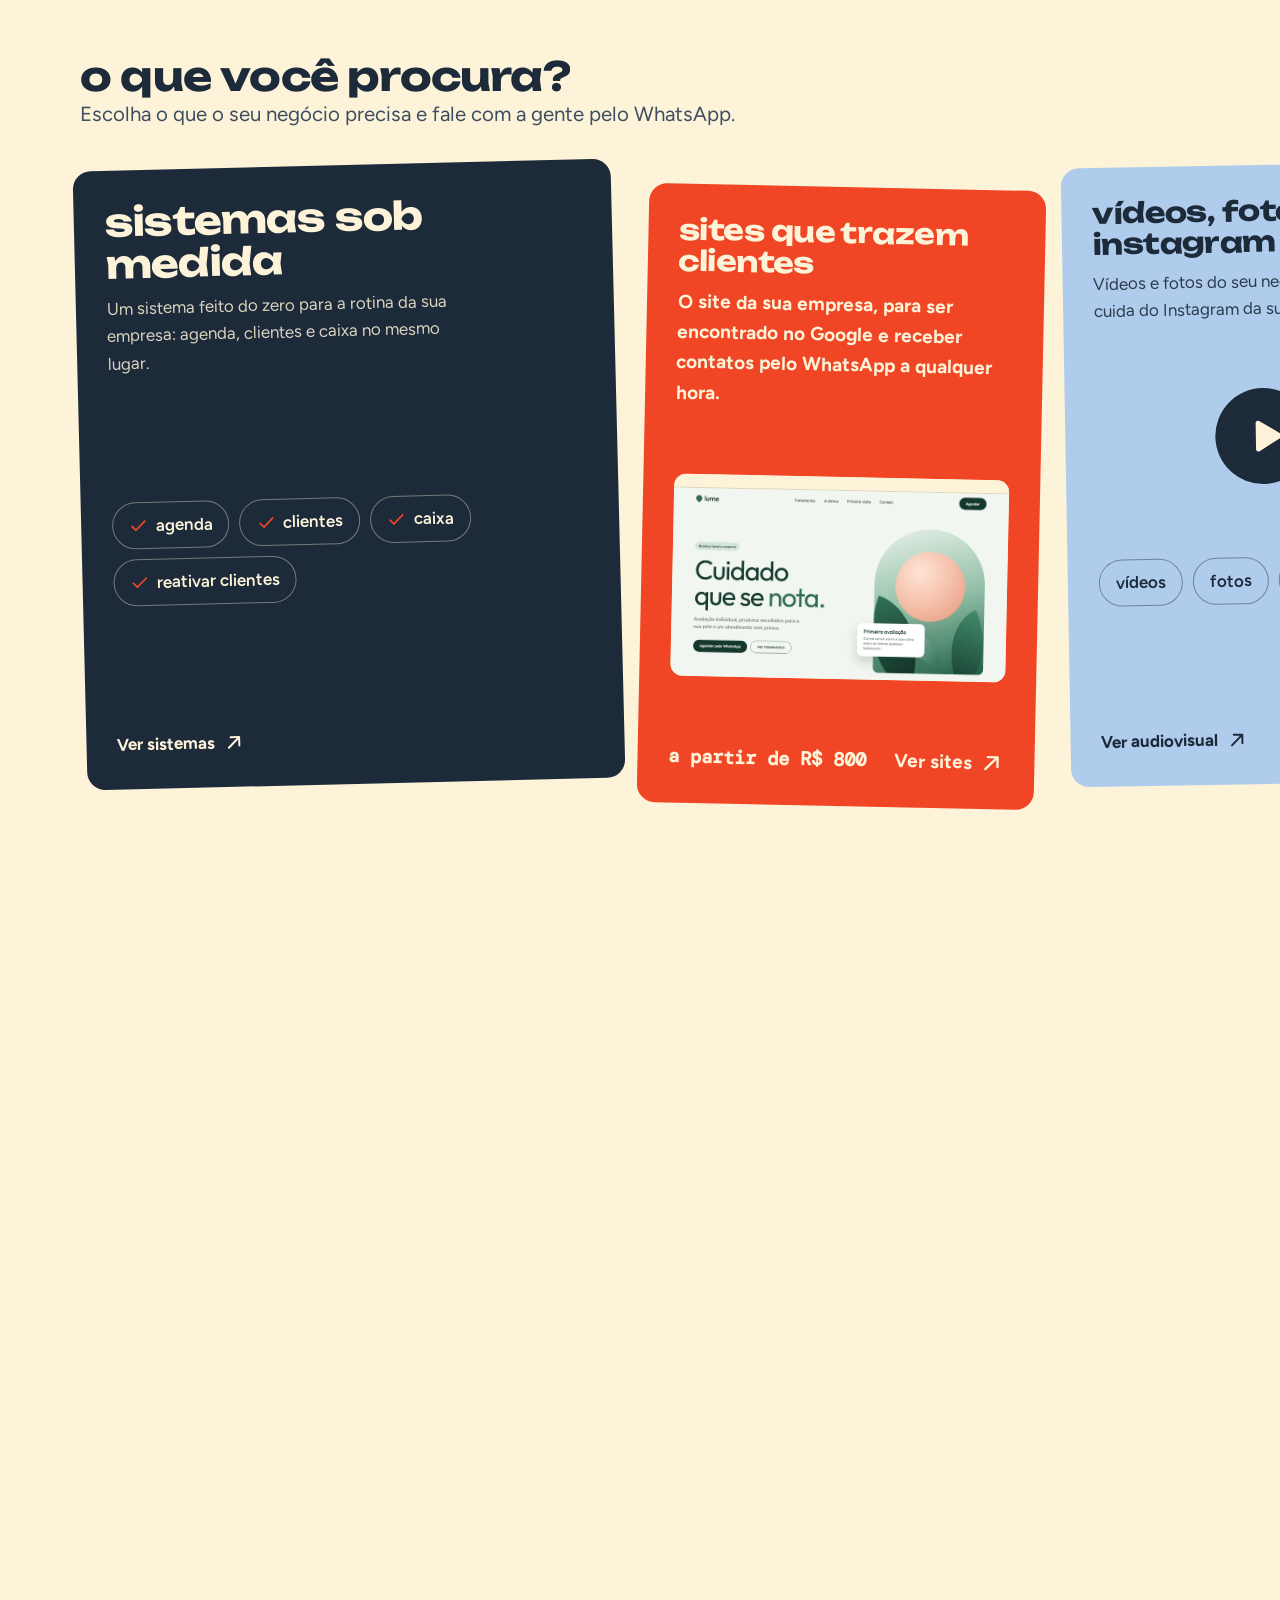
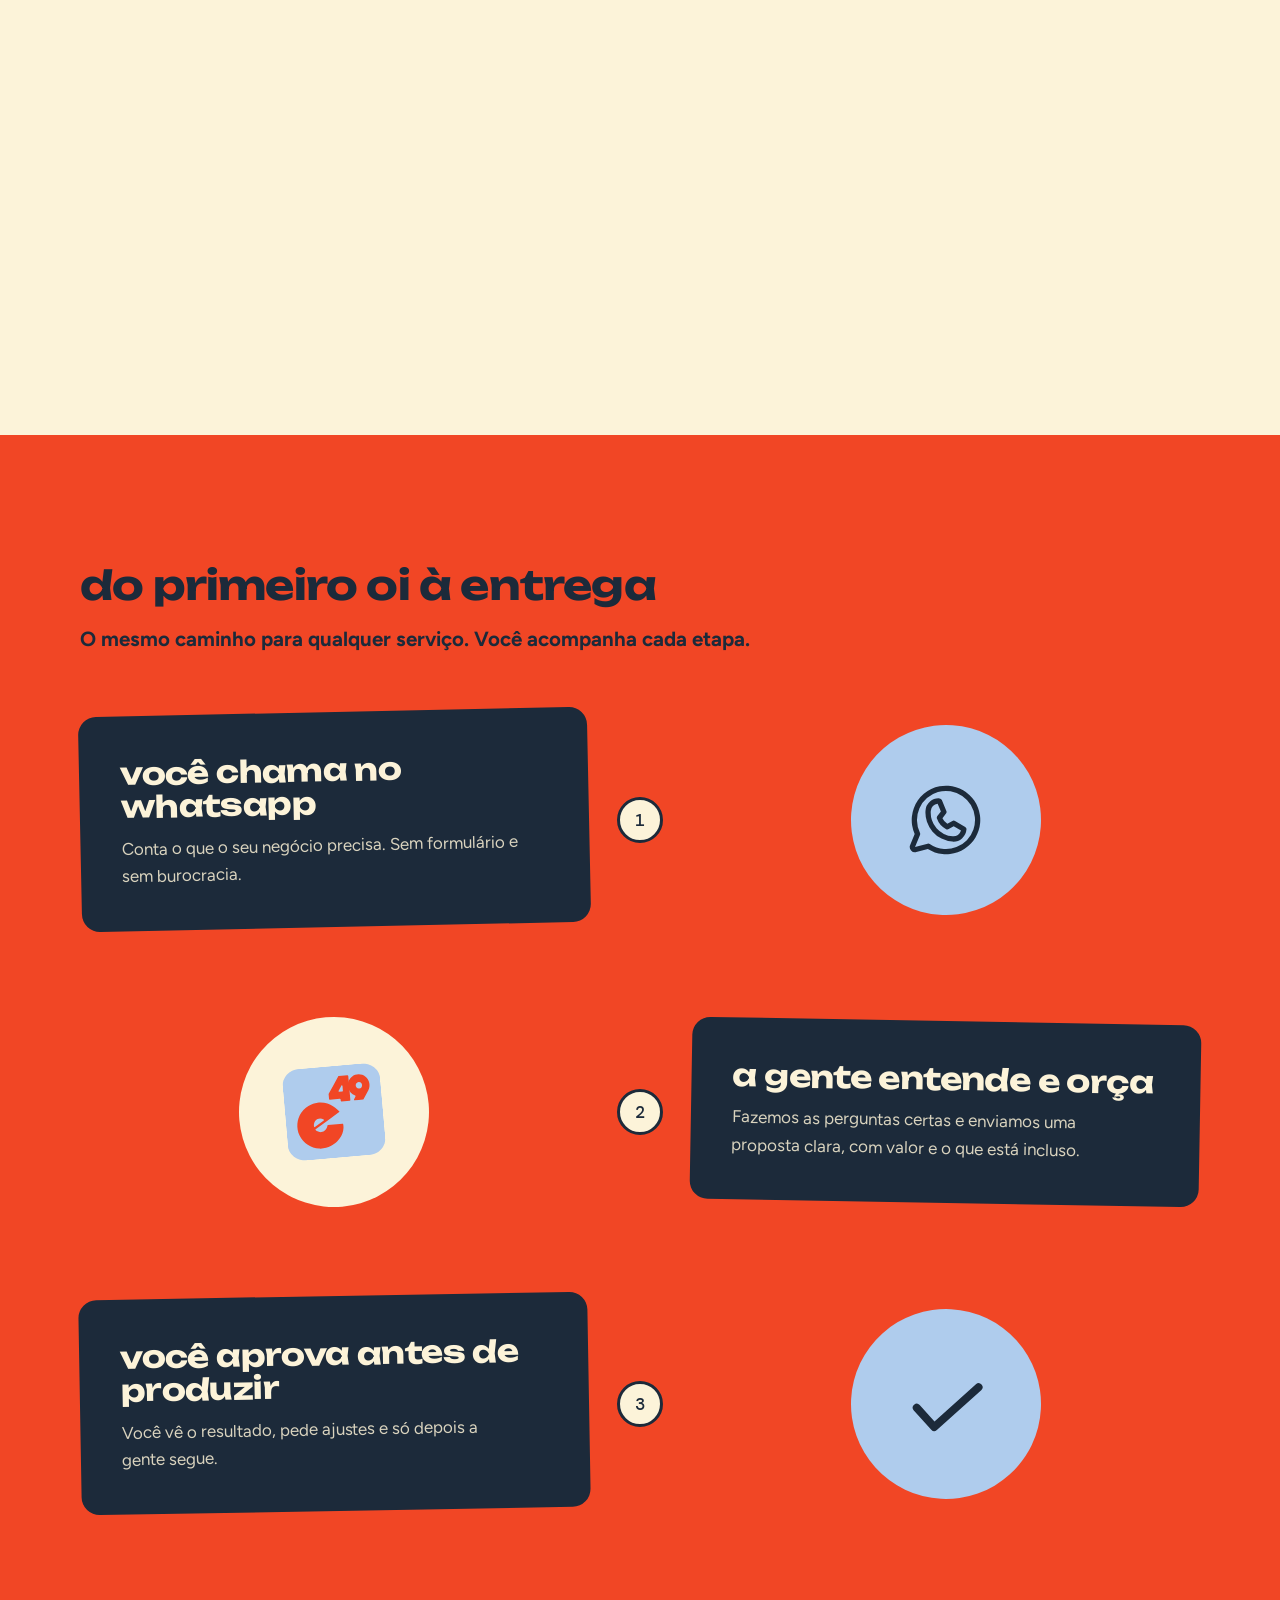
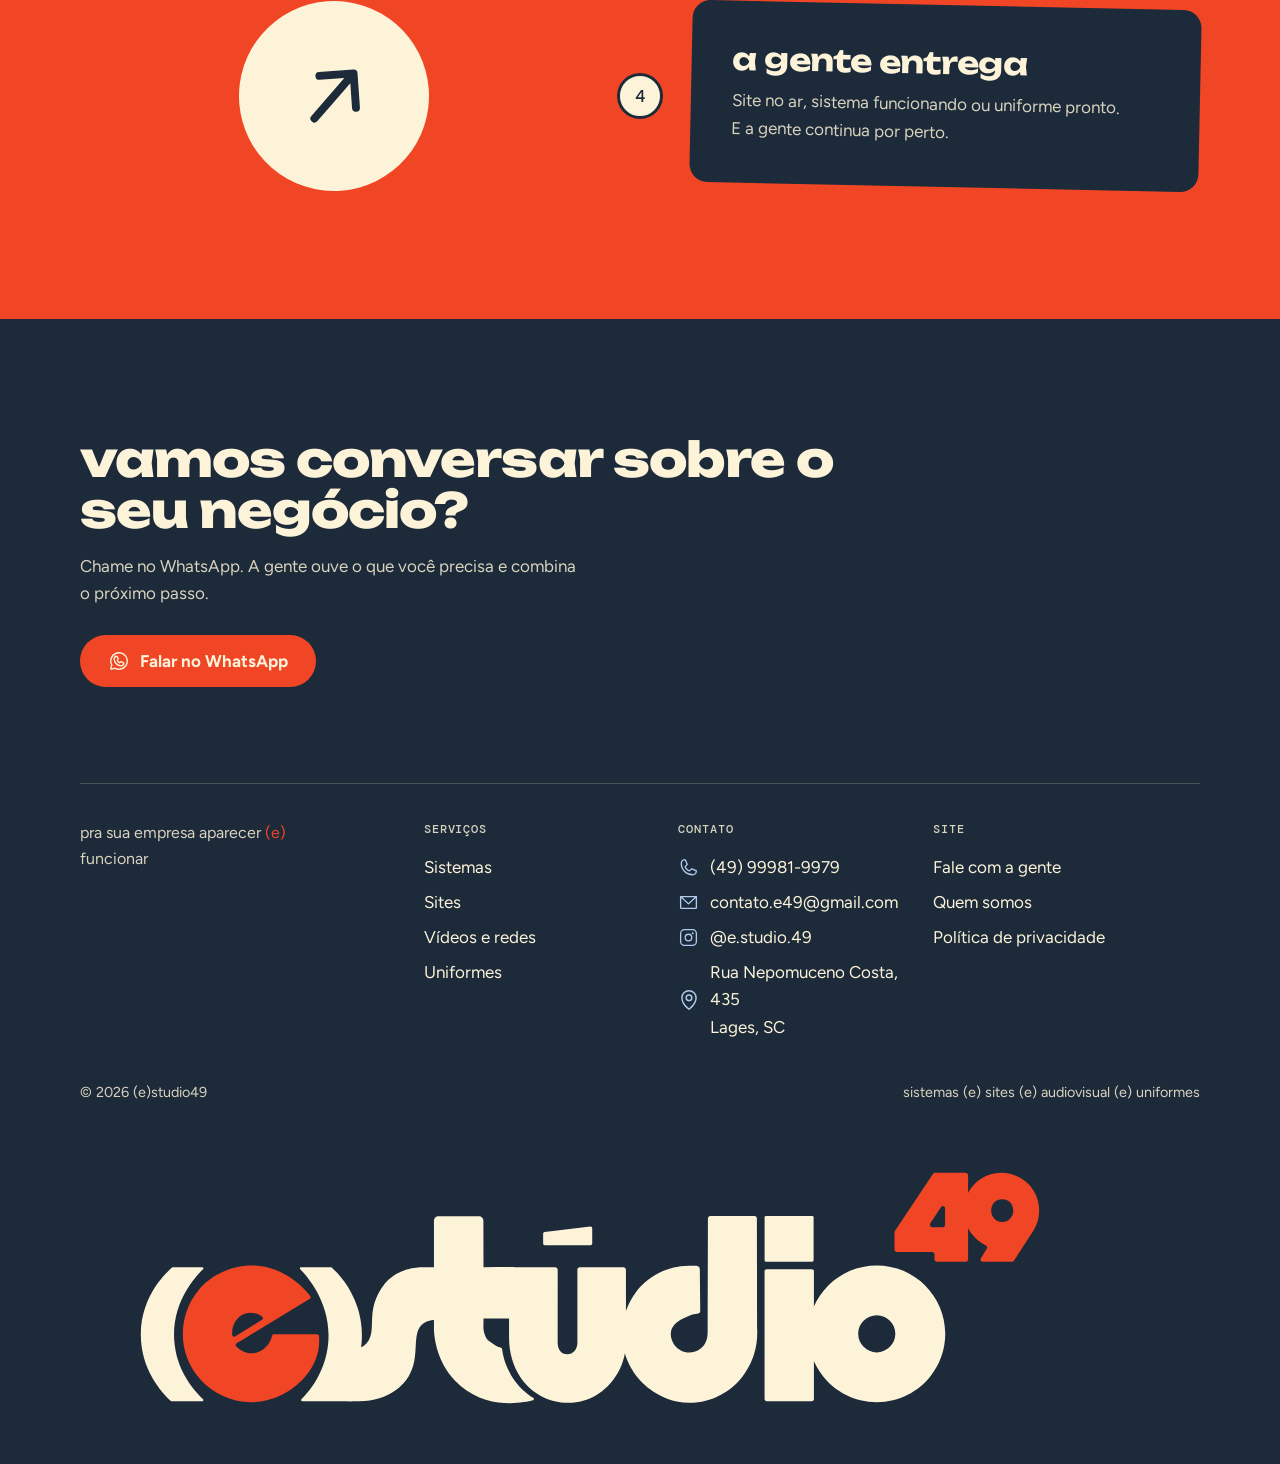
==== commit ffb8ca5d: "Atualiza o site de teste (2026-10-28 14:39)" ====
--- a/index.html
+++ b/index.html
@@ -38,8 +38,10 @@
   "telephone": "+55 49 99981-9979",
   "email": "contato.e49@gmail.com",
   "sameAs": ["https://www.instagram.com/e.studio.49/"],
-  "address": { "@type": "PostalAddress", "addressLocality": "Lages", "addressRegion": "SC", "addressCountry": "BR" },
-  "areaServed": "BR",
+  "address": { "@type": "PostalAddress", "streetAddress": "Rua Nepomuceno Costa, 435", "addressLocality": "Lages", "addressRegion": "SC", "addressCountry": "BR" },
+  "areaServed": [{ "@type": "City", "name": "Lages" }, { "@type": "State", "name": "Santa Catarina" }, { "@type": "Country", "name": "Brasil" }],
+  "knowsAbout": ["criação de sites", "sistemas sob medida", "vídeo e fotografia para empresas", "uniformes personalizados"],
+  "makesOffer": [{ "@type": "Offer", "itemOffered": { "@type": "Service", "name": "Criação de sites", "url": "https://estudio49.com.br/sites/" } }, { "@type": "Offer", "itemOffered": { "@type": "Service", "name": "Sistemas sob medida", "url": "https://estudio49.com.br/sistemas/" } }, { "@type": "Offer", "itemOffered": { "@type": "Service", "name": "Vídeo, fotos e Instagram", "url": "https://estudio49.com.br/video-e-fotos/" } }, { "@type": "Offer", "itemOffered": { "@type": "Product", "name": "Uniformes personalizados", "url": "https://estudio49.com.br/uniformes/" } }],
   "slogan": "pra sua empresa aparecer (e) funcionar"
 }
 </script>
@@ -210,7 +212,7 @@
           <li><span class="ic ic-phone" aria-hidden="true"></span><a href="https://wa.me/5549999819979?text=Oi!%20Vim%20pelo%20site%20da%20(e)studio49%20e%20quero%20conversar%20sobre%20o%20meu%20neg%C3%B3cio." target="_blank" rel="noopener">(49) 99981-9979</a></li>
           <li><span class="ic ic-mail" aria-hidden="true"></span><a href="mailto:contato.e49@gmail.com">contato.e49@gmail.com</a></li>
           <li><span class="ic ic-instagram" aria-hidden="true"></span><a href="https://www.instagram.com/e.studio.49/" target="_blank" rel="noopener">@e.studio.49</a></li>
-          <li><span class="ic ic-pin" aria-hidden="true"></span><span>Lages, SC</span></li>
+          <li><span class="ic ic-pin" aria-hidden="true"></span><span>Rua Nepomuceno Costa, 435<br>Lages, SC</span></li>
         </ul>
       </div>
       <div>
--- a/css/style.css
+++ b/css/style.css
@@ -557,3 +557,12 @@
 }
 .groups.g3 { grid-template-columns: repeat(3, 1fr); }
 @media (max-width: 899px) { .groups.g3 { grid-template-columns: 1fr; } }
+
+/* mapa da página de contato: só carrega depois do clique */
+.map { position: relative; overflow: hidden; min-height: clamp(320px, 46vw, 480px); border: 2px solid var(--fg); border-radius: var(--e49-raio); background-color: var(--e49-geada-clara); background-image: repeating-linear-gradient(0deg, rgba(28, 42, 58, .07) 0 2px, transparent 2px 46px), repeating-linear-gradient(90deg, rgba(28, 42, 58, .07) 0 2px, transparent 2px 46px), linear-gradient(115deg, transparent 44%, rgba(241, 70, 37, .14) 44% 47%, transparent 47%); display: grid; place-items: center; }
+.map-ph { display: grid; justify-items: center; gap: 14px; padding: 28px 20px; text-align: center; }
+.map-pin { width: 44px; height: 44px; color: var(--e49-brasa); }
+.map-ad { margin: 0; font-size: 1.1rem; } .map-ad b { display: block; font: 700 1.25rem var(--e49-titulo); letter-spacing: -.02em; }
+.map-btns { display: flex; flex-wrap: wrap; gap: 12px; justify-content: center; }
+.map .hint { margin: 0; font-size: .9rem; opacity: .8; }
+.map iframe { position: absolute; inset: 0; width: 100%; height: 100%; border: 0; }
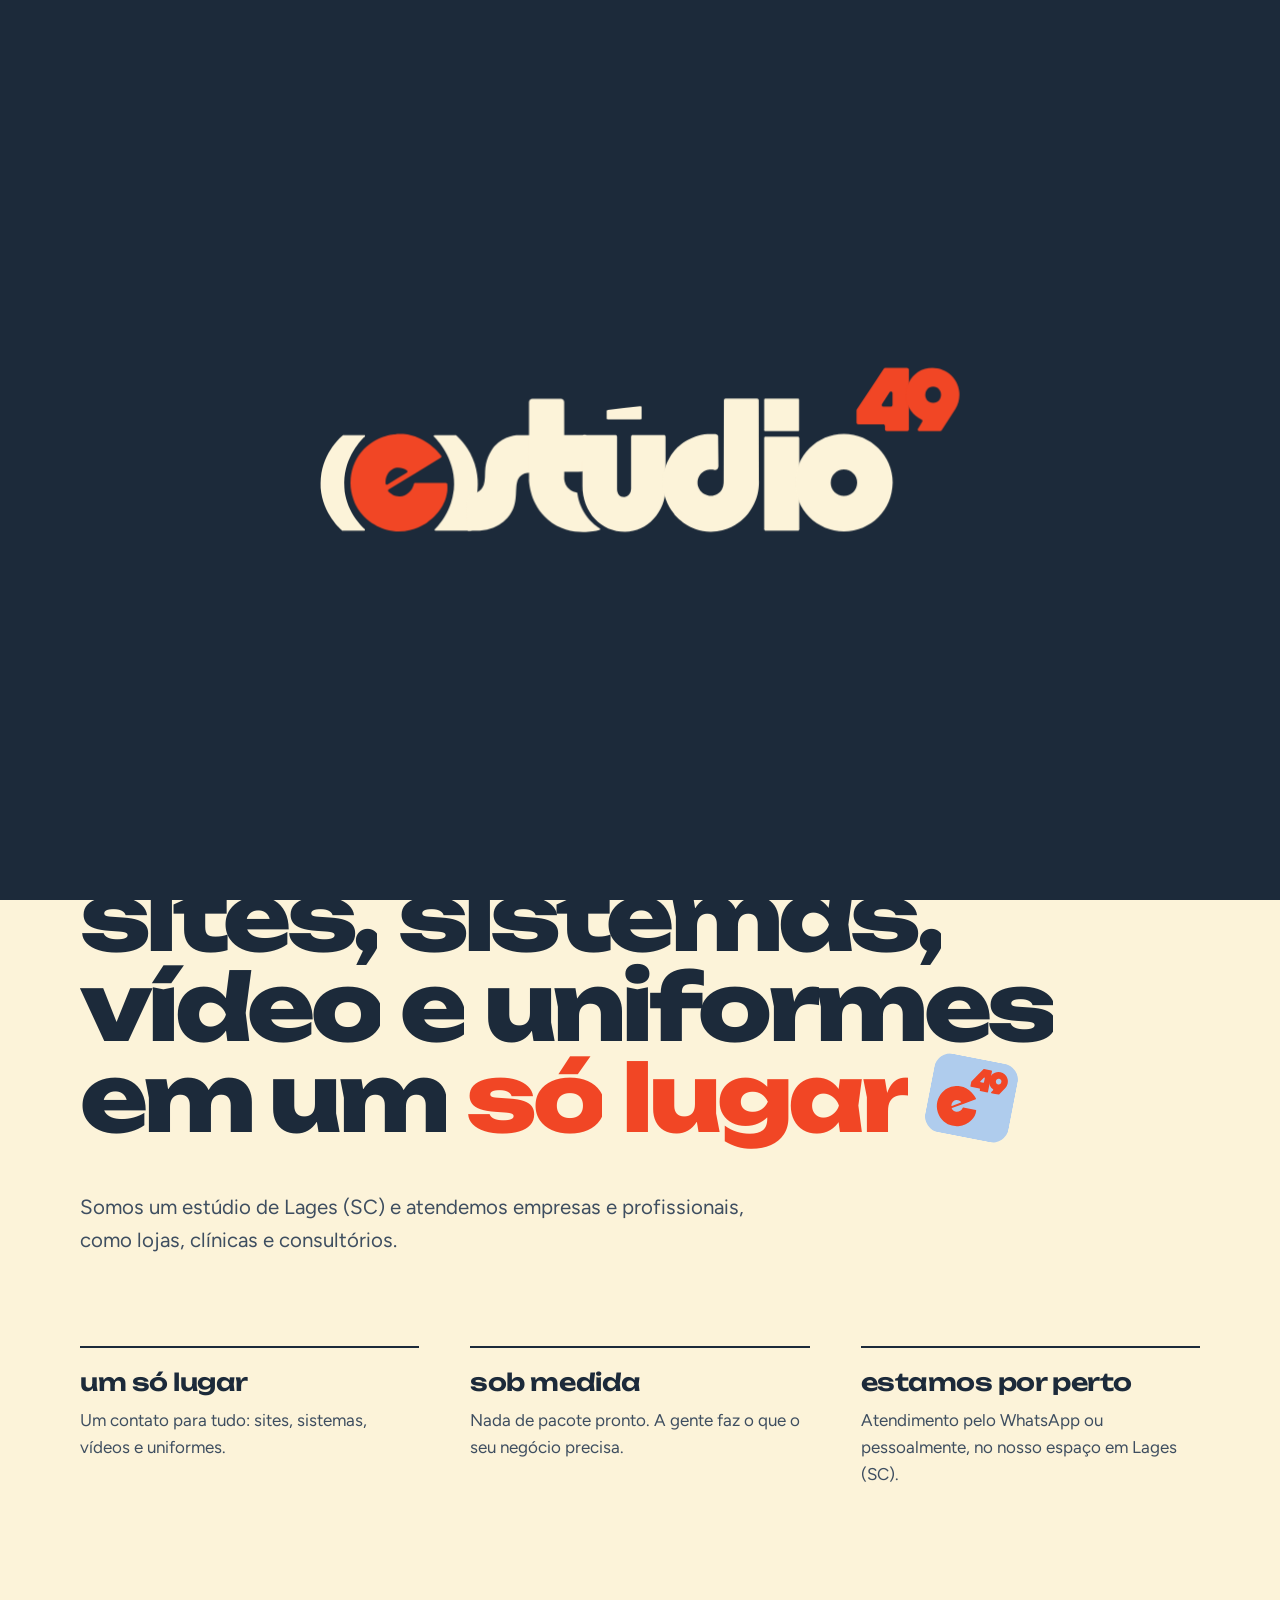
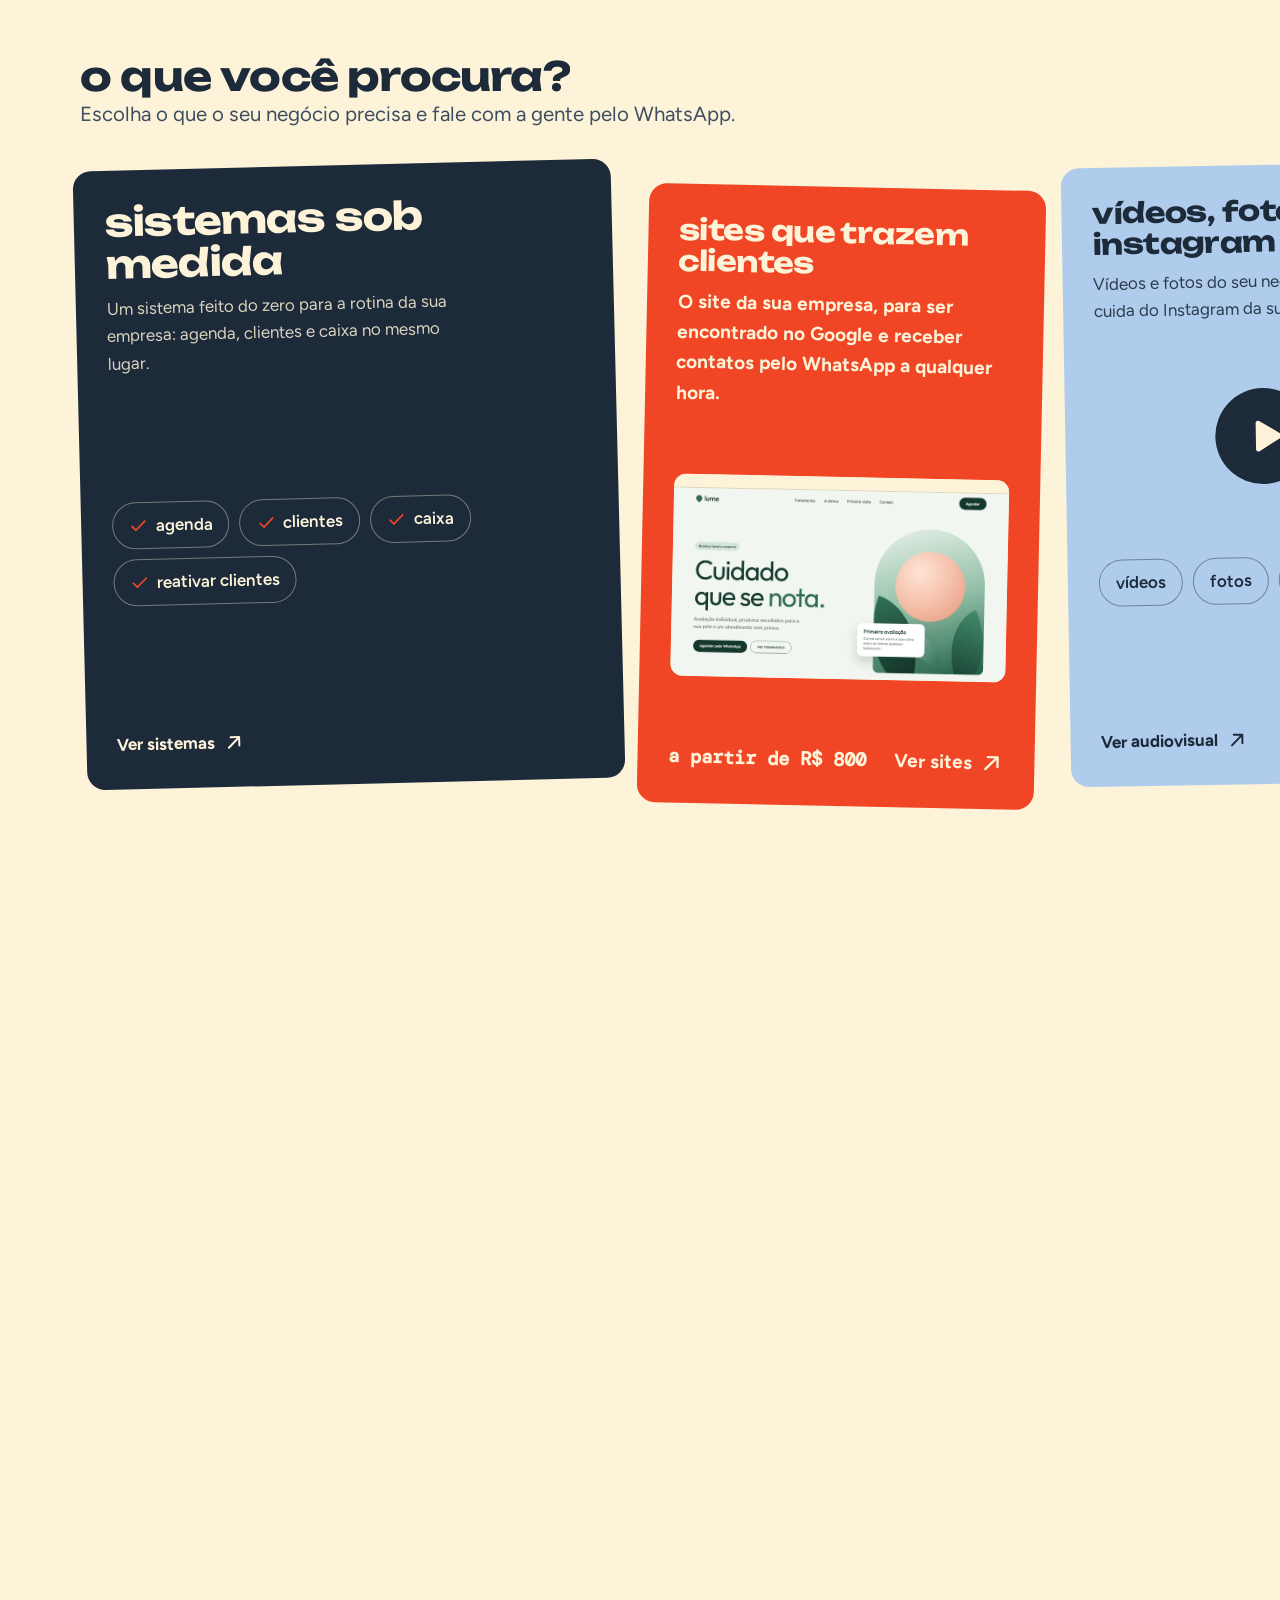
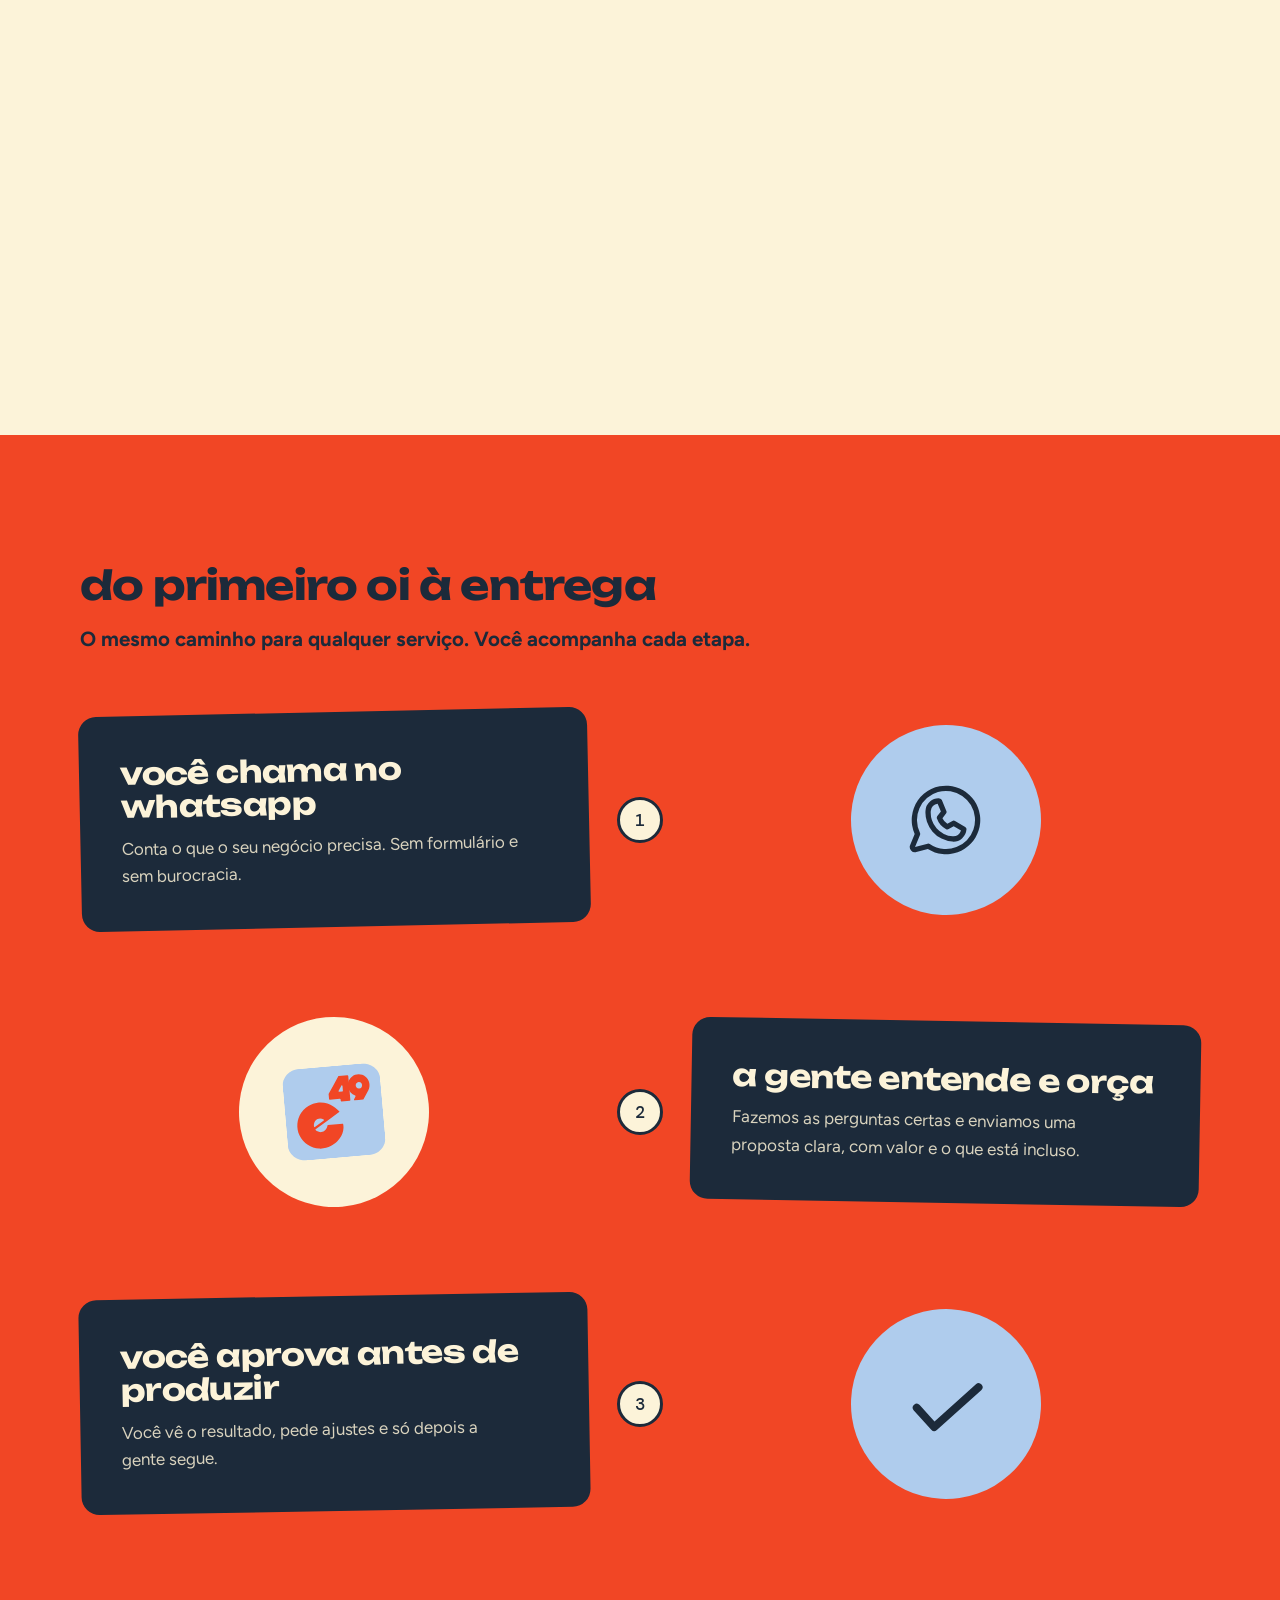
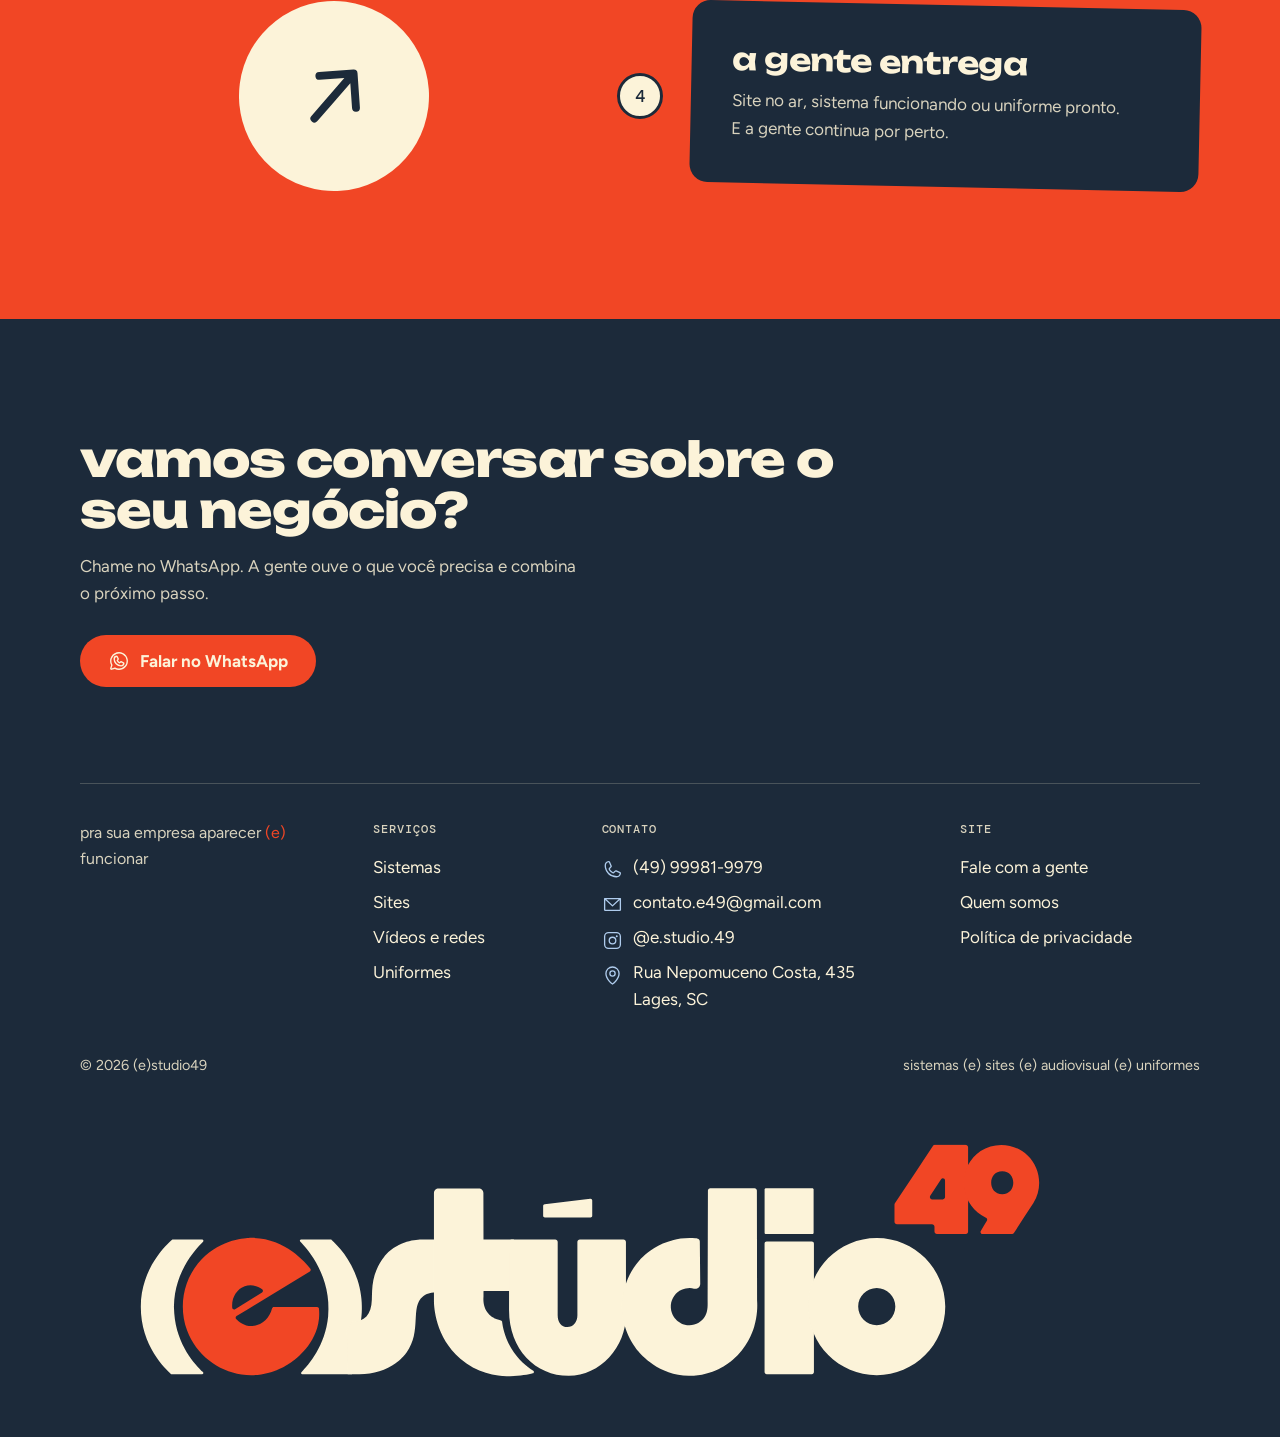
==== commit de3021a8: "Atualiza o site de teste (2026-10-28 14:48)" ====
--- a/index.html
+++ b/index.html
@@ -212,7 +212,7 @@
           <li><span class="ic ic-phone" aria-hidden="true"></span><a href="https://wa.me/5549999819979?text=Oi!%20Vim%20pelo%20site%20da%20(e)studio49%20e%20quero%20conversar%20sobre%20o%20meu%20neg%C3%B3cio." target="_blank" rel="noopener">(49) 99981-9979</a></li>
           <li><span class="ic ic-mail" aria-hidden="true"></span><a href="mailto:contato.e49@gmail.com">contato.e49@gmail.com</a></li>
           <li><span class="ic ic-instagram" aria-hidden="true"></span><a href="https://www.instagram.com/e.studio.49/" target="_blank" rel="noopener">@e.studio.49</a></li>
-          <li><span class="ic ic-pin" aria-hidden="true"></span><span>Rua Nepomuceno Costa, 435<br>Lages, SC</span></li>
+          <li><span class="ic ic-pin" aria-hidden="true"></span><span><span class="nw">Rua Nepomuceno Costa, 435</span><br>Lages, SC</span></li>
         </ul>
       </div>
       <div>
--- a/css/style.css
+++ b/css/style.css
@@ -363,13 +363,14 @@
 .footer { padding-top: clamp(64px, 9vw, 120px); position: relative; overflow: hidden; }
 .foot-cta h2 { font-size: clamp(1.75rem, 4vw, 3rem); line-height: 1.05; font-weight: 800; max-width: 18ch; }
 .foot-cta p { color: var(--on-band-muted); max-width: 46ch; margin: 18px 0 28px; }
-.foot-grid { display: grid; grid-template-columns: 1.4fr 1fr 1fr 1.2fr; gap: 32px; margin-top: clamp(56px, 8vw, 96px); padding-top: 36px; border-top: 1px solid rgba(252, 243, 217, .2); }
+.foot-grid { display: grid; grid-template-columns: 1.2fr .9fr 1.5fr 1.1fr; gap: 32px; margin-top: clamp(56px, 8vw, 96px); padding-top: 36px; border-top: 1px solid rgba(252, 243, 217, .2); }
 .foot-grid h3 { font-family: var(--e49-apoio); font-weight: 500; font-size: .75rem; letter-spacing: .08em; text-transform: uppercase; color: var(--on-band-muted); margin-bottom: 14px; }
 .foot-grid ul { display: grid; gap: 8px; }
 .foot-grid a { text-decoration: none; }
 .foot-grid a:hover { text-decoration: underline; text-underline-offset: 4px; text-decoration-color: var(--e49-brasa); }
 .foot-grid .sig { color: var(--on-band-muted); font-size: 1rem; max-width: 26ch; margin: 0; }
-.foot-ct li { display: flex; align-items: center; gap: 10px; }
+.foot-ct li { display: flex; align-items: flex-start; gap: 10px; }
+.foot-ct .ic { margin-top: .32em; flex: none; }
 .foot-ct .ic { color: var(--e49-geada); }
 .foot-end { display: flex; flex-wrap: wrap; justify-content: space-between; gap: 12px; margin-top: 40px; color: var(--on-band-muted); font-size: .9rem; }
 .foot-logo { padding: 0 var(--gutter) clamp(28px, 4vw, 56px); margin-top: clamp(40px, 6vw, 88px); }
@@ -565,4 +566,5 @@
 .map-ad { margin: 0; font-size: 1.1rem; } .map-ad b { display: block; font: 700 1.25rem var(--e49-titulo); letter-spacing: -.02em; }
 .map-btns { display: flex; flex-wrap: wrap; gap: 12px; justify-content: center; }
 .map .hint { margin: 0; font-size: .9rem; opacity: .8; }
-.map iframe { position: absolute; inset: 0; width: 100%; height: 100%; border: 0; }+.map iframe { position: absolute; inset: 0; width: 100%; height: 100%; border: 0; }
+.nw { white-space: nowrap; }
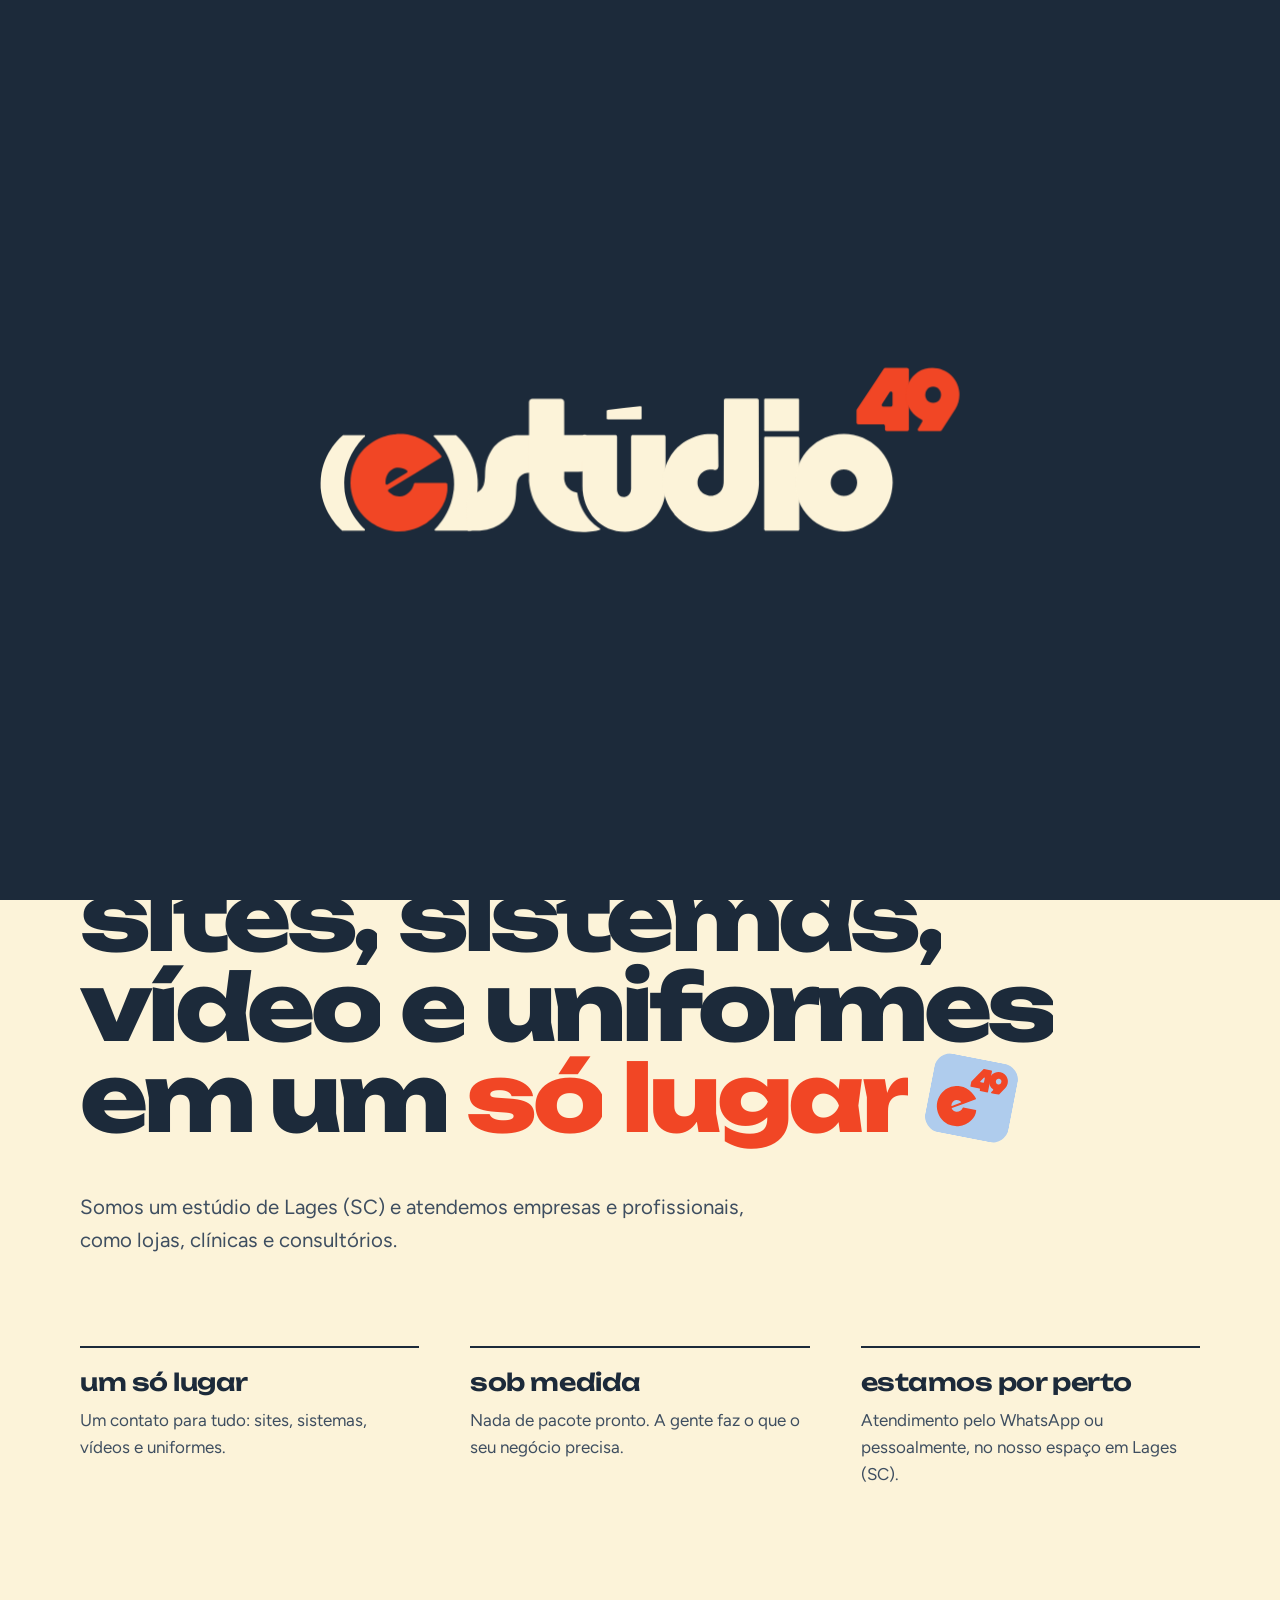
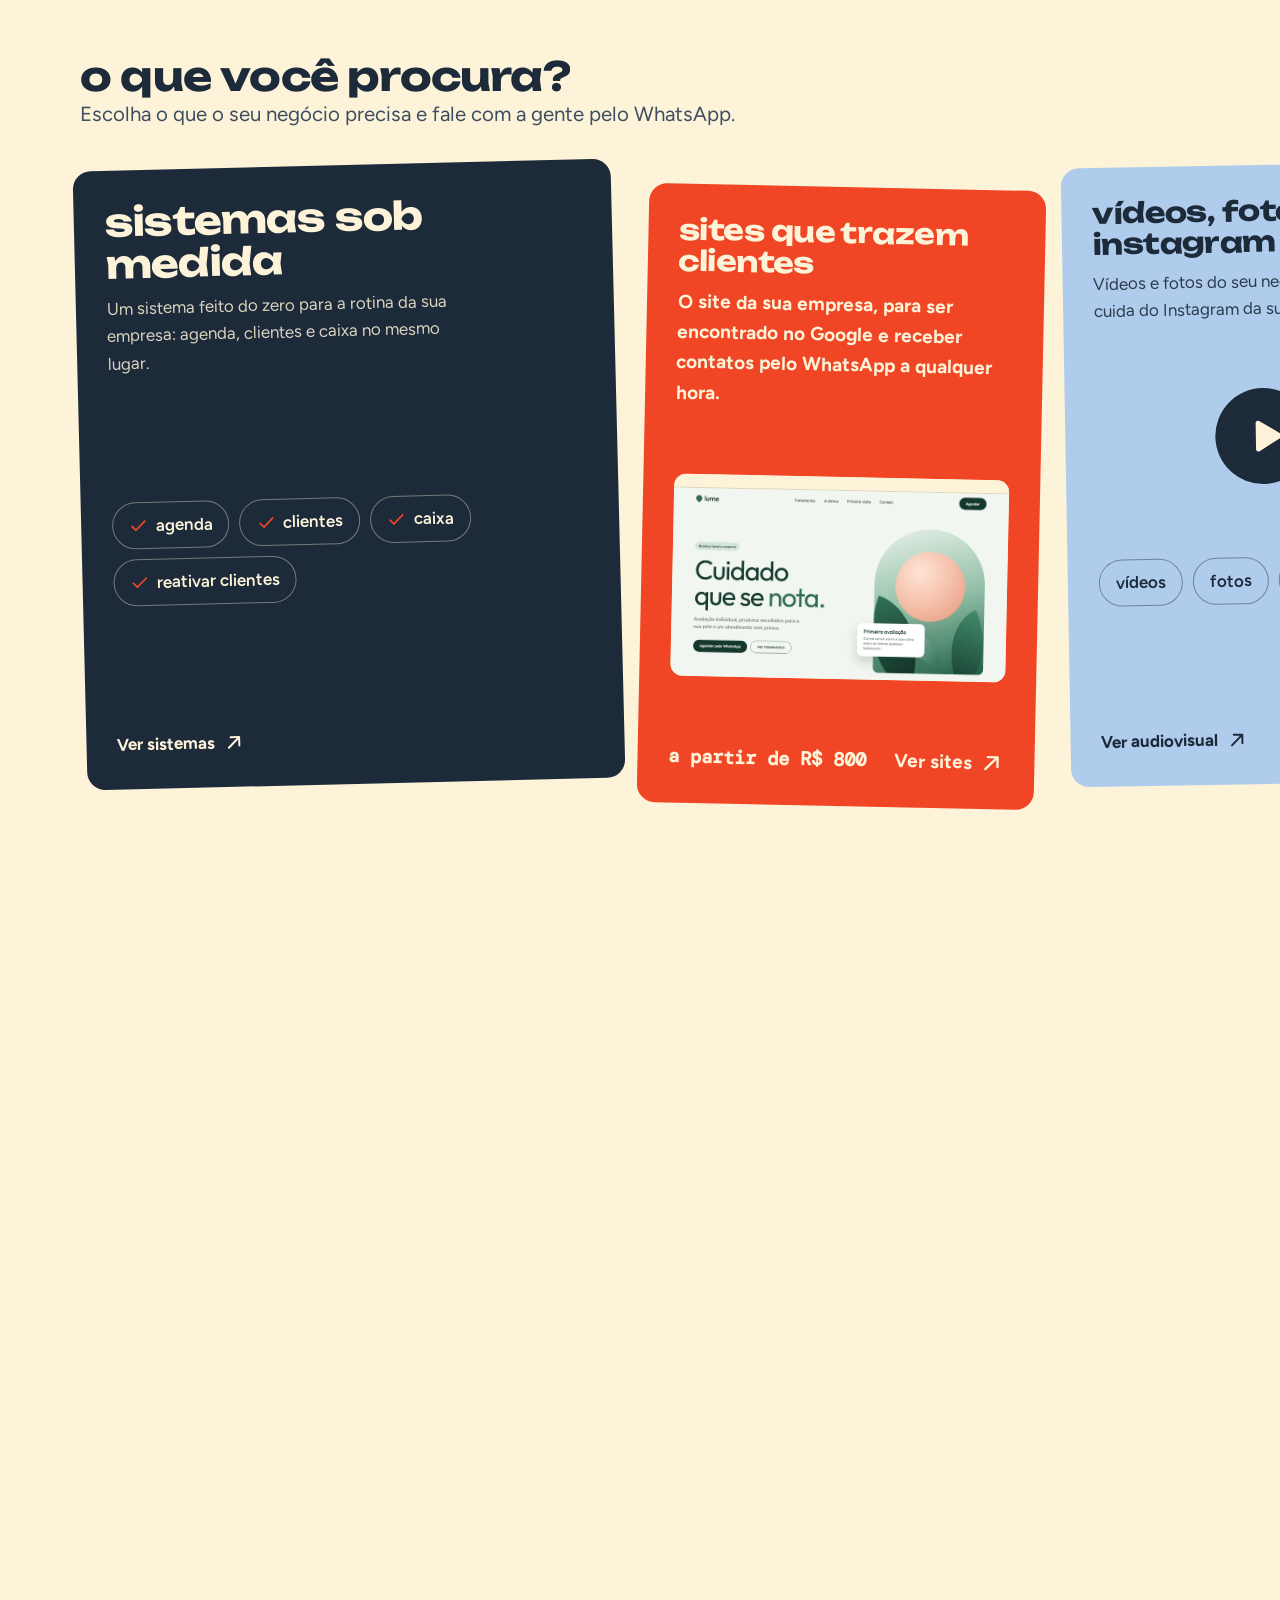
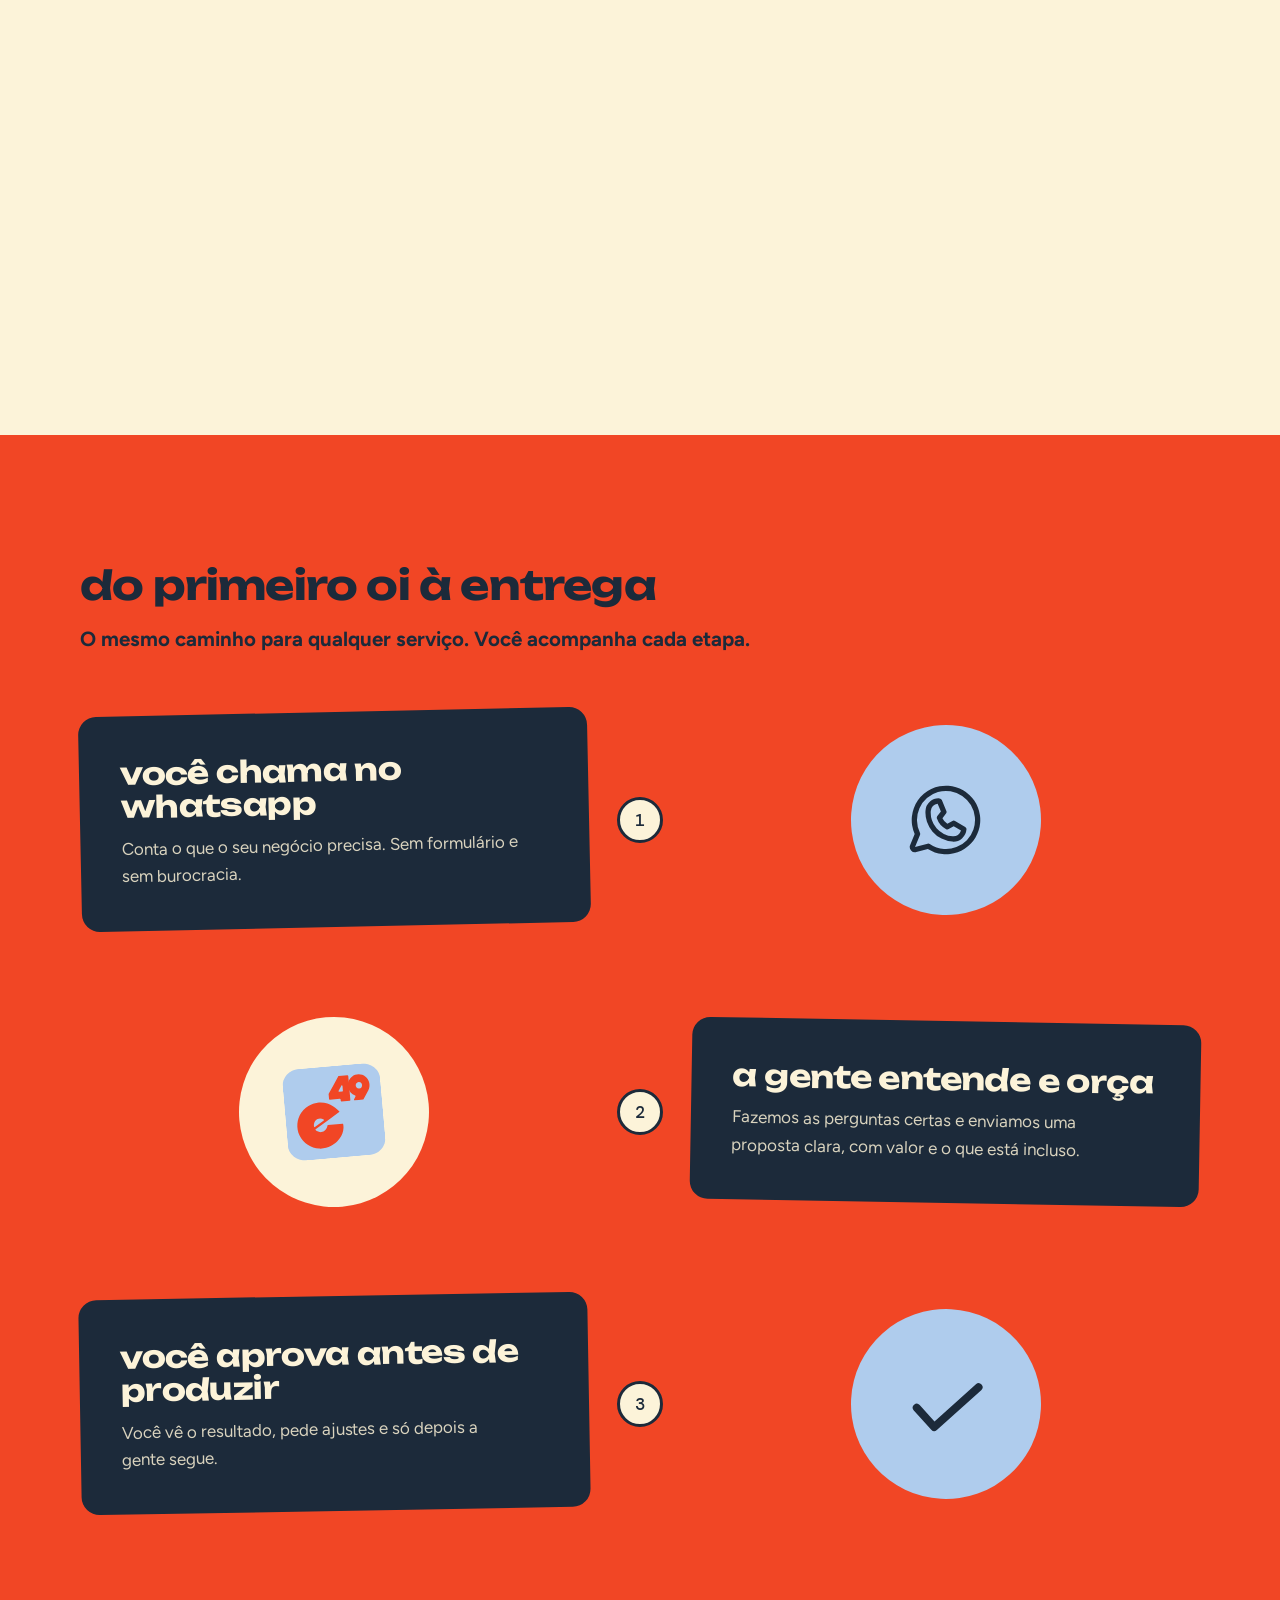
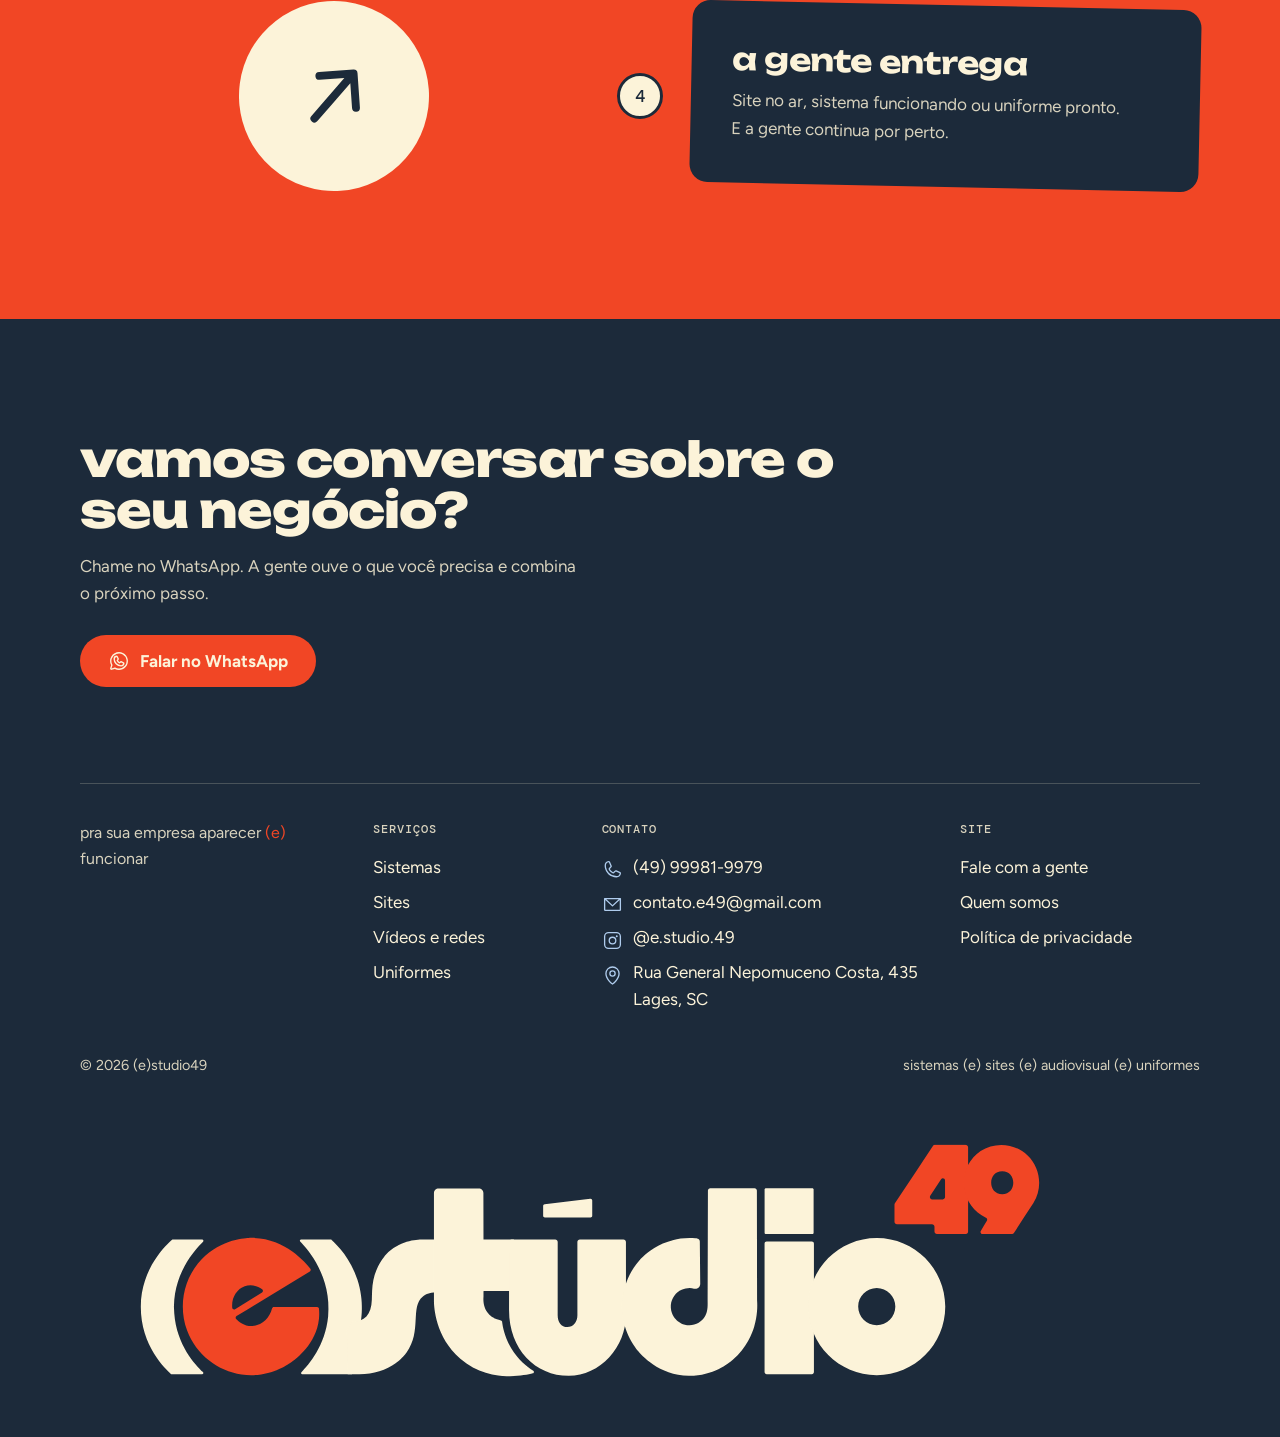
==== commit aecfe500: "Atualiza o site de teste (2026-10-28 18:12)" ====
--- a/index.html
+++ b/index.html
@@ -38,7 +38,7 @@
   "telephone": "+55 49 99981-9979",
   "email": "contato.e49@gmail.com",
   "sameAs": ["https://www.instagram.com/e.studio.49/"],
-  "address": { "@type": "PostalAddress", "streetAddress": "Rua Nepomuceno Costa, 435", "addressLocality": "Lages", "addressRegion": "SC", "addressCountry": "BR" },
+  "address": { "@type": "PostalAddress", "streetAddress": "Rua General Nepomuceno Costa, 435", "postalCode": "88502-130", "addressLocality": "Lages", "addressRegion": "SC", "addressCountry": "BR" },
   "areaServed": [{ "@type": "City", "name": "Lages" }, { "@type": "State", "name": "Santa Catarina" }, { "@type": "Country", "name": "Brasil" }],
   "knowsAbout": ["criação de sites", "sistemas sob medida", "vídeo e fotografia para empresas", "uniformes personalizados"],
   "makesOffer": [{ "@type": "Offer", "itemOffered": { "@type": "Service", "name": "Criação de sites", "url": "https://estudio49.com.br/sites/" } }, { "@type": "Offer", "itemOffered": { "@type": "Service", "name": "Sistemas sob medida", "url": "https://estudio49.com.br/sistemas/" } }, { "@type": "Offer", "itemOffered": { "@type": "Service", "name": "Vídeo, fotos e Instagram", "url": "https://estudio49.com.br/video-e-fotos/" } }, { "@type": "Offer", "itemOffered": { "@type": "Product", "name": "Uniformes personalizados", "url": "https://estudio49.com.br/uniformes/" } }],
@@ -212,7 +212,7 @@
           <li><span class="ic ic-phone" aria-hidden="true"></span><a href="https://wa.me/5549999819979?text=Oi!%20Vim%20pelo%20site%20da%20(e)studio49%20e%20quero%20conversar%20sobre%20o%20meu%20neg%C3%B3cio." target="_blank" rel="noopener">(49) 99981-9979</a></li>
           <li><span class="ic ic-mail" aria-hidden="true"></span><a href="mailto:contato.e49@gmail.com">contato.e49@gmail.com</a></li>
           <li><span class="ic ic-instagram" aria-hidden="true"></span><a href="https://www.instagram.com/e.studio.49/" target="_blank" rel="noopener">@e.studio.49</a></li>
-          <li><span class="ic ic-pin" aria-hidden="true"></span><span><span class="nw">Rua Nepomuceno Costa, 435</span><br>Lages, SC</span></li>
+          <li><span class="ic ic-pin" aria-hidden="true"></span><span><span class="nw">Rua General Nepomuceno Costa, 435</span><br>Lages, SC</span></li>
         </ul>
       </div>
       <div>
--- a/css/style.css
+++ b/css/style.css
@@ -568,3 +568,4 @@
 .map .hint { margin: 0; font-size: .9rem; opacity: .8; }
 .map iframe { position: absolute; inset: 0; width: 100%; height: 100%; border: 0; }
 .nw { white-space: nowrap; }
+@media (min-width: 900px) and (max-width: 1180px) { .nw { white-space: normal; } }
